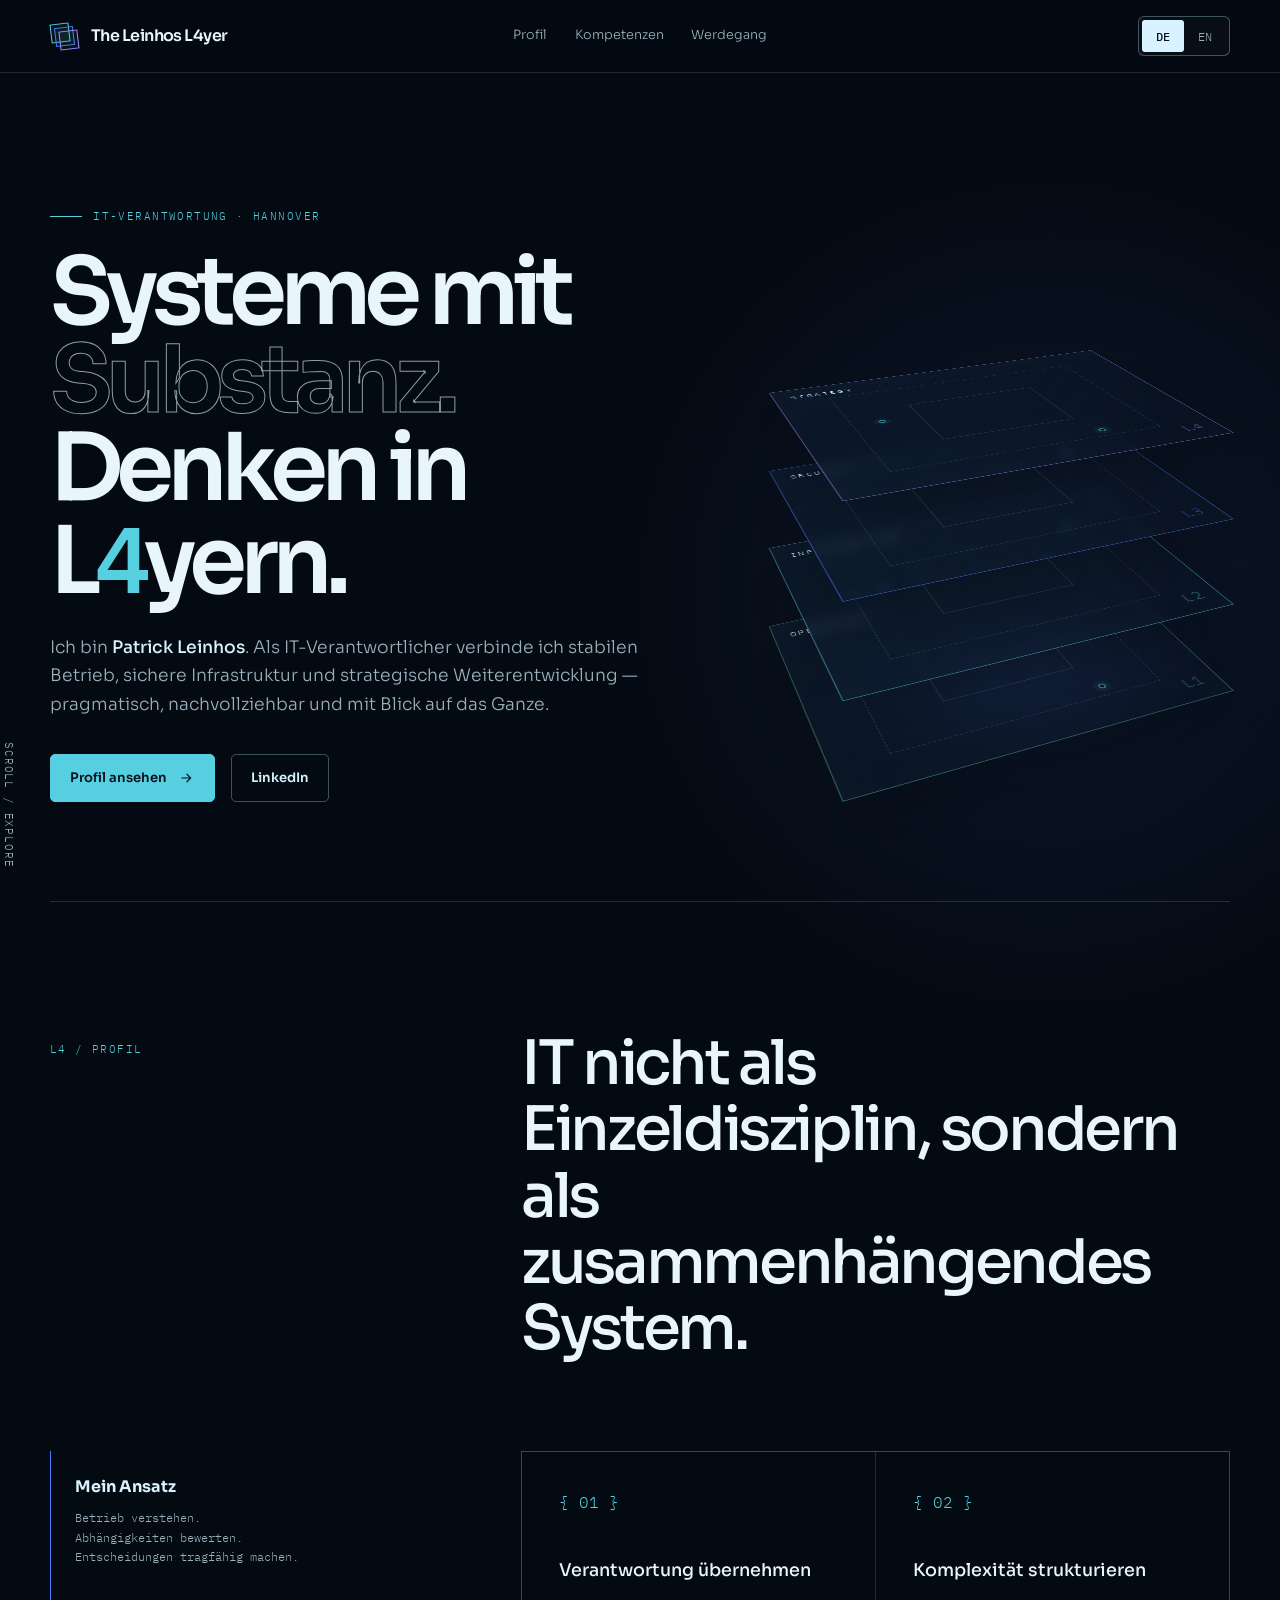
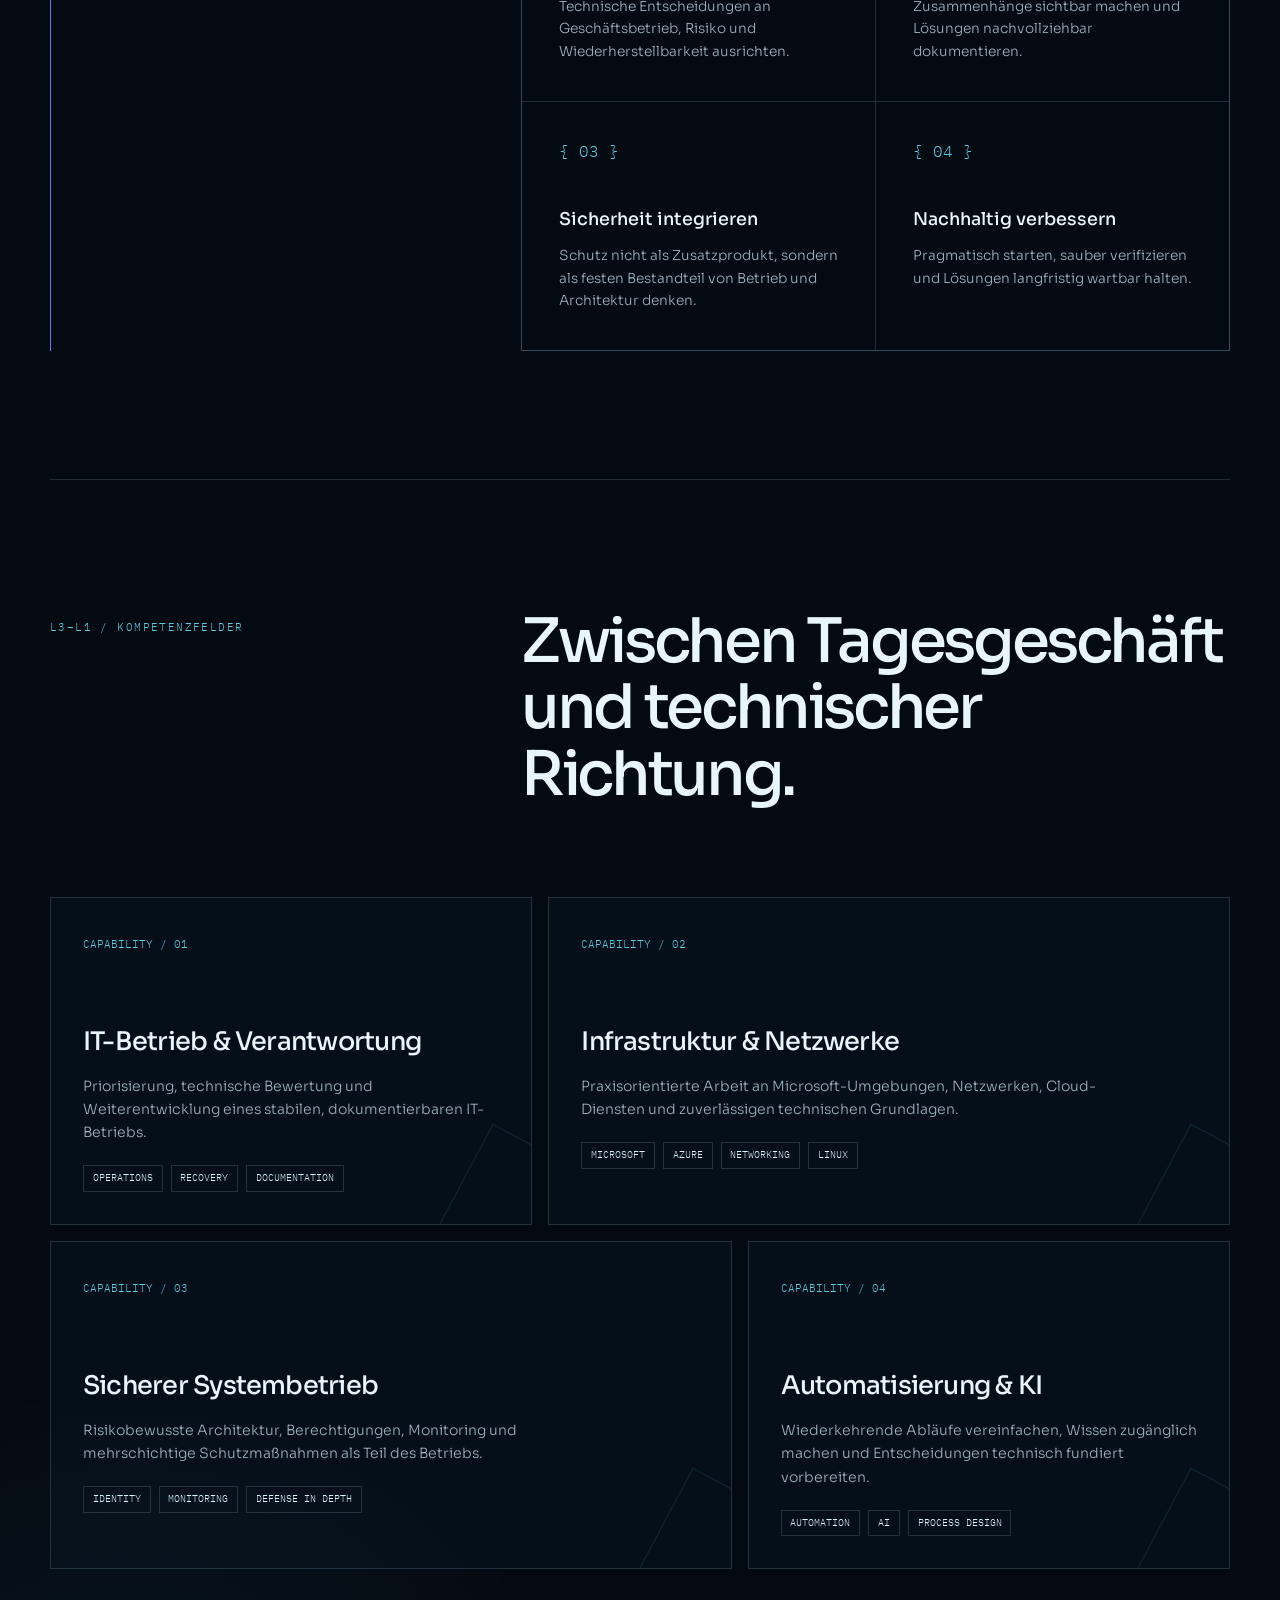
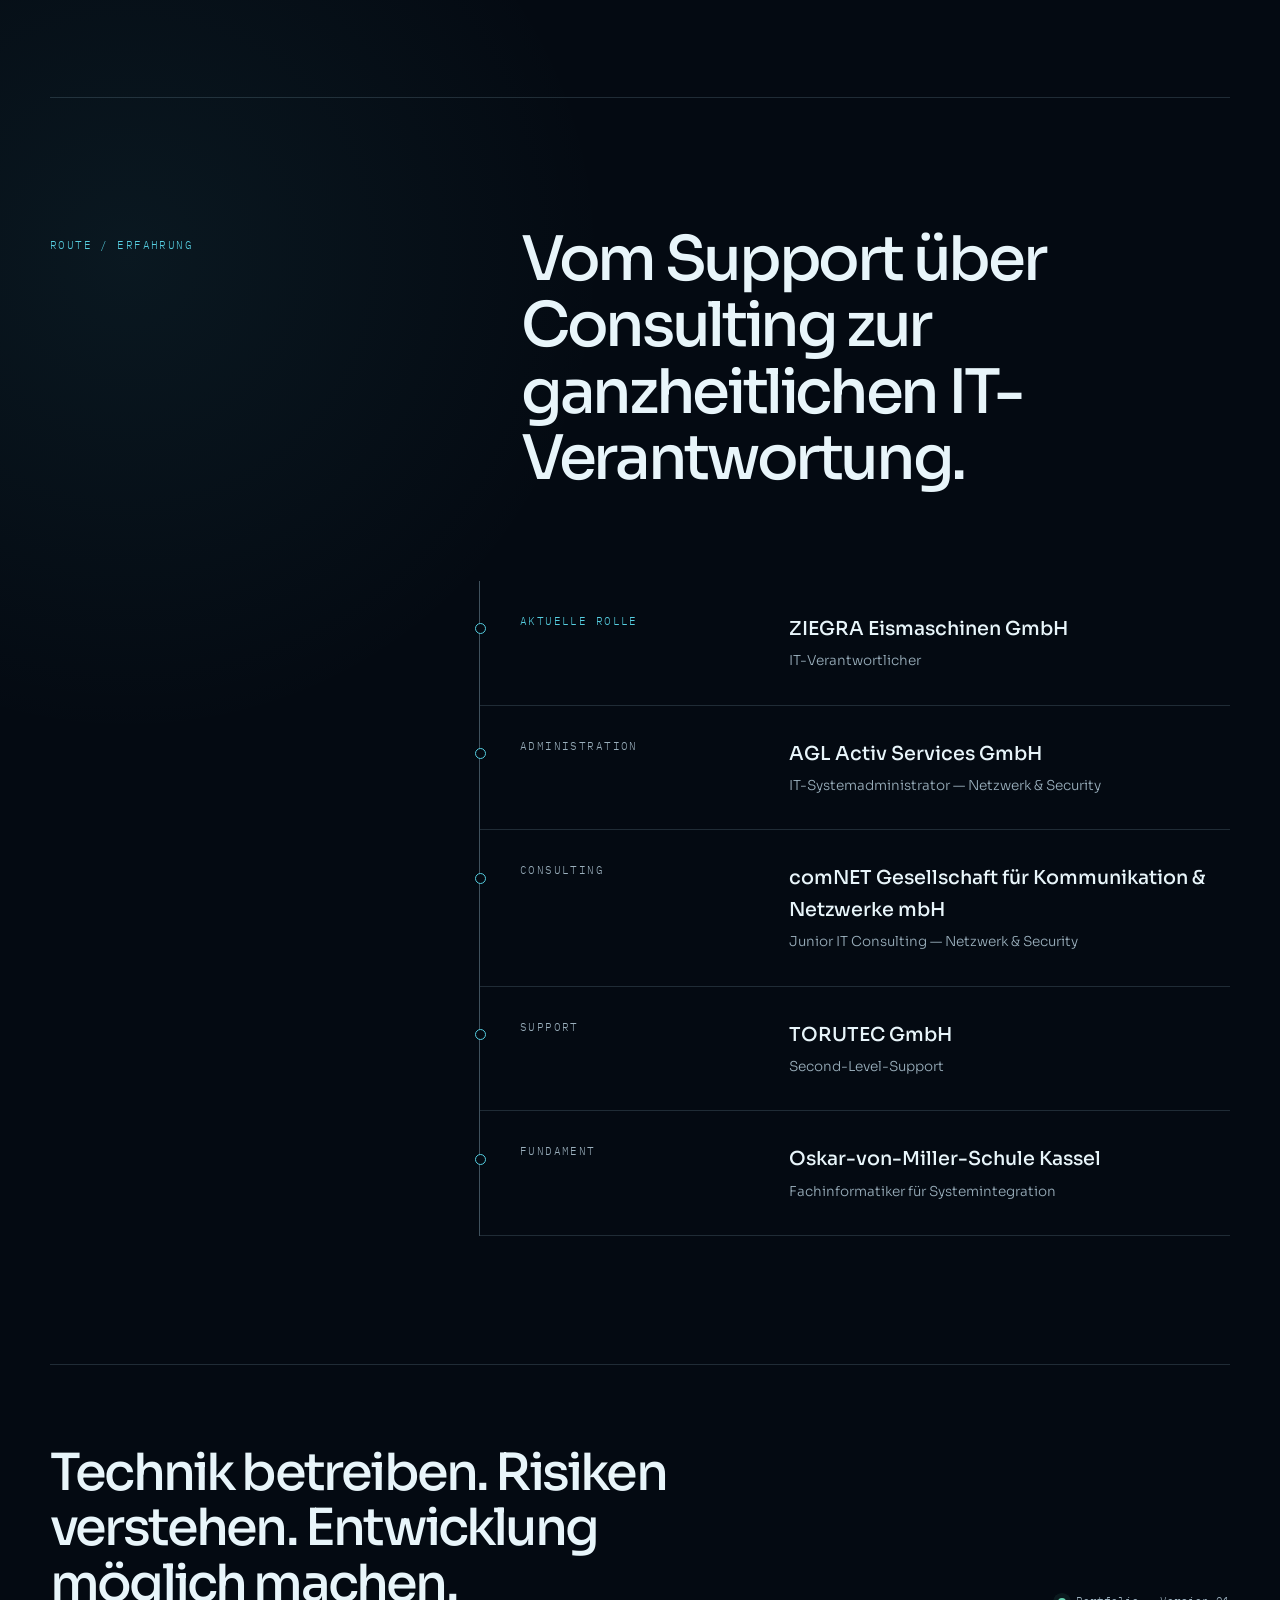
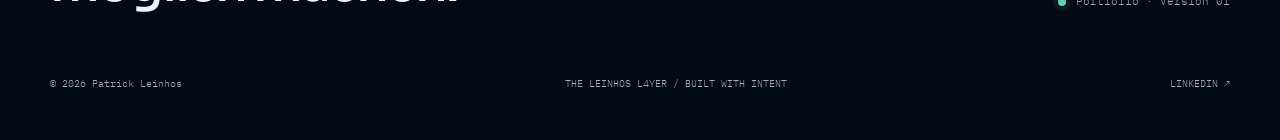
==== index.html @ cf804878 "Add initial bilingual portfolio Add responsive DE/EN portfolio prototype." ====
<!DOCTYPE html>
<html lang="de">
<head>
  <meta charset="UTF-8" />
  <meta name="viewport" content="width=device-width, initial-scale=1.0" />
  <meta name="description" content="The Leinhos L4yer — IT-Verantwortung, Infrastruktur und sichere digitale Weiterentwicklung." />
  <meta name="color-scheme" content="dark" />
  <title>The Leinhos L4yer — Patrick Leinhos</title>
  <link rel="preconnect" href="https://fonts.googleapis.com" />
  <link rel="preconnect" href="https://fonts.gstatic.com" crossorigin />
  <link href="https://fonts.googleapis.com/css2?family=IBM+Plex+Mono:wght@400;500&family=Sora:wght@300;400;500;600;700&display=swap" rel="stylesheet" />
  <style>
    :root {
      --ink: #07111f;
      --ink-deep: #040a12;
      --panel: rgba(13, 29, 48, 0.68);
      --panel-solid: #0d1d30;
      --line: rgba(180, 220, 240, 0.16);
      --line-strong: rgba(180, 220, 240, 0.34);
      --text: #e8f5fa;
      --muted: #9bb0bd;
      --ice: #d8f3ff;
      --cyan: #56cfe1;
      --blue: #4d7cfe;
      --lilac: #a78bfa;
      --success: #66d3b0;
      --max: 1180px;
      --radius: 10px;
      --shadow: 0 30px 100px rgba(0, 0, 0, 0.3);
    }

    * { box-sizing: border-box; }
    html { scroll-behavior: smooth; }
    body {
      margin: 0;
      min-width: 320px;
      color: var(--text);
      background:
        radial-gradient(circle at 82% 12%, rgba(77, 124, 254, 0.12), transparent 28rem),
        radial-gradient(circle at 10% 70%, rgba(86, 207, 225, 0.07), transparent 30rem),
        var(--ink-deep);
      font-family: "Sora", sans-serif;
      font-weight: 300;
      line-height: 1.65;
      overflow-x: hidden;
    }

    body::before {
      content: "";
      position: fixed;
      inset: 0;
      pointer-events: none;
      opacity: 0.28;
      background-image:
        linear-gradient(rgba(180, 220, 240, 0.035) 1px, transparent 1px),
        linear-gradient(90deg, rgba(180, 220, 240, 0.035) 1px, transparent 1px);
      background-size: 48px 48px;
      mask-image: linear-gradient(to bottom, black, transparent 92%);
      z-index: -2;
    }

    a { color: inherit; }
    button, a { -webkit-tap-highlight-color: transparent; }
    button { font: inherit; }
    ::selection { background: rgba(86, 207, 225, 0.28); color: white; }

    .skip-link {
      position: fixed;
      left: 1rem;
      top: -5rem;
      z-index: 100;
      background: var(--ice);
      color: var(--ink);
      padding: 0.7rem 1rem;
      border-radius: 4px;
      font-weight: 600;
    }
    .skip-link:focus { top: 1rem; }

    .site-header {
      position: sticky;
      top: 0;
      z-index: 50;
      border-bottom: 1px solid var(--line);
      background: rgba(4, 10, 18, 0.78);
      backdrop-filter: blur(18px);
    }

    .nav {
      width: min(calc(100% - 2rem), var(--max));
      min-height: 72px;
      margin: 0 auto;
      display: grid;
      grid-template-columns: 1fr auto 1fr;
      align-items: center;
      gap: 1.5rem;
    }

    .brand {
      display: inline-flex;
      align-items: center;
      gap: 0.75rem;
      text-decoration: none;
      width: fit-content;
      font-weight: 600;
      letter-spacing: -0.035em;
    }

    .brand-mark {
      width: 29px;
      height: 29px;
      position: relative;
      transform: rotate(-7deg);
    }
    .brand-mark span {
      position: absolute;
      width: 19px;
      height: 19px;
      border: 1px solid var(--cyan);
      background: rgba(86, 207, 225, 0.05);
    }
    .brand-mark span:nth-child(1) { top: 1px; left: 1px; }
    .brand-mark span:nth-child(2) { top: 5px; left: 5px; border-color: var(--blue); }
    .brand-mark span:nth-child(3) { top: 9px; left: 9px; border-color: var(--lilac); }

    .nav-links {
      display: flex;
      align-items: center;
      gap: 1.7rem;
    }
    .nav-links a {
      color: var(--muted);
      font-size: 0.8rem;
      text-decoration: none;
      transition: color 180ms ease;
    }
    .nav-links a:hover { color: var(--ice); }

    .lang-switch {
      justify-self: end;
      display: inline-grid;
      grid-template-columns: 1fr 1fr;
      padding: 3px;
      border: 1px solid var(--line-strong);
      border-radius: 6px;
      background: rgba(255, 255, 255, 0.025);
    }
    .lang-switch button {
      min-width: 42px;
      border: 0;
      border-radius: 3px;
      padding: 0.42rem 0.55rem;
      color: var(--muted);
      background: transparent;
      cursor: pointer;
      font-family: "IBM Plex Mono", monospace;
      font-size: 0.72rem;
    }
    .lang-switch button[aria-pressed="true"] {
      color: var(--ink);
      background: var(--ice);
      font-weight: 500;
    }

    :focus-visible {
      outline: 2px solid var(--cyan);
      outline-offset: 4px;
    }

    main { overflow: clip; }

    .hero {
      width: min(calc(100% - 2rem), var(--max));
      min-height: calc(100svh - 72px);
      margin: 0 auto;
      padding: clamp(4.5rem, 9vw, 8rem) 0 5rem;
      display: grid;
      grid-template-columns: minmax(0, 1.1fr) minmax(340px, 0.9fr);
      align-items: center;
      gap: clamp(2rem, 7vw, 7rem);
    }

    .eyebrow, .section-tag, .layer-label, .career-meta {
      font-family: "IBM Plex Mono", monospace;
      text-transform: uppercase;
      letter-spacing: 0.13em;
      font-size: 0.68rem;
    }

    .eyebrow {
      display: flex;
      align-items: center;
      gap: 0.7rem;
      color: var(--cyan);
      margin-bottom: 1.5rem;
    }
    .eyebrow::before {
      content: "";
      width: 32px;
      height: 1px;
      background: var(--cyan);
    }

    h1, h2, h3, p { margin-top: 0; }
    h1 {
      max-width: 760px;
      margin-bottom: 1.7rem;
      font-size: clamp(3.4rem, 7.3vw, 7.4rem);
      line-height: 0.94;
      letter-spacing: -0.075em;
      font-weight: 600;
    }
    h1 .outline {
      color: transparent;
      -webkit-text-stroke: 1px rgba(216, 243, 255, 0.64);
      text-stroke: 1px rgba(216, 243, 255, 0.64);
    }
    h1 .four { color: var(--cyan); font-family: "IBM Plex Mono", monospace; }

    .hero-copy {
      max-width: 630px;
      color: var(--muted);
      font-size: clamp(1rem, 1.35vw, 1.2rem);
    }
    .hero-copy strong { color: var(--ice); font-weight: 500; }

    .hero-actions {
      display: flex;
      flex-wrap: wrap;
      align-items: center;
      gap: 1rem;
      margin-top: 2.2rem;
    }
    .button {
      display: inline-flex;
      align-items: center;
      justify-content: center;
      gap: 0.7rem;
      min-height: 48px;
      padding: 0 1.2rem;
      border: 1px solid var(--cyan);
      border-radius: 5px;
      color: var(--ink);
      background: var(--cyan);
      text-decoration: none;
      font-size: 0.82rem;
      font-weight: 600;
      transition: transform 180ms ease, background 180ms ease;
    }
    .button:hover { transform: translateY(-2px); background: var(--ice); }
    .button.secondary { color: var(--ice); background: transparent; border-color: var(--line-strong); }
    .button.secondary:hover { border-color: var(--ice); }
    .button svg { width: 16px; height: 16px; }

    .layer-stage {
      position: relative;
      height: 510px;
      perspective: 1000px;
      isolation: isolate;
    }
    .layer-stage::after {
      content: "";
      position: absolute;
      left: 14%;
      right: 2%;
      bottom: 3%;
      height: 26%;
      background: radial-gradient(ellipse, rgba(77, 124, 254, 0.2), transparent 68%);
      filter: blur(20px);
      transform: rotate(-8deg);
      z-index: -1;
    }

    .tech-layer {
      position: absolute;
      left: 12%;
      width: 78%;
      aspect-ratio: 1.35;
      border: 1px solid var(--layer-color);
      background: linear-gradient(135deg, rgba(13, 29, 48, 0.68), rgba(7, 17, 31, 0.3));
      box-shadow: inset 0 0 50px rgba(255,255,255,0.015), var(--shadow);
      backdrop-filter: blur(6px);
      transform-style: preserve-3d;
      transform: rotateX(64deg) rotateZ(-23deg) translate3d(var(--tx, 0), var(--ty, 0), 0);
      transition: transform 550ms cubic-bezier(.2,.8,.2,1), border-color 220ms ease;
    }
    .tech-layer:nth-child(1) { top: 4%; --layer-color: rgba(167, 139, 250, 0.5); z-index: 4; }
    .tech-layer:nth-child(2) { top: 20%; --layer-color: rgba(77, 124, 254, 0.52); z-index: 3; }
    .tech-layer:nth-child(3) { top: 36%; --layer-color: rgba(86, 207, 225, 0.48); z-index: 2; }
    .tech-layer:nth-child(4) { top: 52%; --layer-color: rgba(102, 211, 176, 0.38); z-index: 1; }
    .tech-layer::before, .tech-layer::after {
      content: "";
      position: absolute;
      inset: 14%;
      border: 1px dashed rgba(216, 243, 255, 0.13);
    }
    .tech-layer::after { inset: 32%; border-style: solid; }
    .layer-label {
      position: absolute;
      top: 1rem;
      left: 1rem;
      color: var(--ice);
    }
    .layer-index {
      position: absolute;
      right: 1rem;
      bottom: 0.7rem;
      color: var(--layer-color);
      font-family: "IBM Plex Mono", monospace;
      font-size: 1.15rem;
    }
    .node {
      position: absolute;
      width: 7px;
      height: 7px;
      border: 1px solid var(--cyan);
      border-radius: 50%;
      background: var(--ink);
      box-shadow: 0 0 0 5px rgba(86, 207, 225, 0.06);
    }
    .node.a { left: 21%; top: 43%; }
    .node.b { right: 18%; top: 27%; }
    .node.c { right: 28%; bottom: 18%; }

    .scroll-cue {
      position: absolute;
      bottom: 2rem;
      left: 0;
      color: var(--muted);
      font-family: "IBM Plex Mono", monospace;
      font-size: 0.66rem;
      letter-spacing: 0.08em;
      writing-mode: vertical-rl;
    }

    .section {
      width: min(calc(100% - 2rem), var(--max));
      margin: 0 auto;
      padding: clamp(5rem, 10vw, 9rem) 0;
      border-top: 1px solid var(--line);
    }
    .section-head {
      display: grid;
      grid-template-columns: 0.7fr 1.3fr;
      gap: clamp(2rem, 7vw, 7rem);
      margin-bottom: clamp(3.5rem, 7vw, 6rem);
    }
    .section-tag { color: var(--cyan); padding-top: 0.7rem; }
    .section h2 {
      max-width: 820px;
      margin-bottom: 0;
      font-size: clamp(2.2rem, 4.8vw, 5rem);
      line-height: 1.08;
      letter-spacing: -0.055em;
      font-weight: 500;
    }

    .profile-grid {
      display: grid;
      grid-template-columns: 0.7fr 1.3fr;
      gap: clamp(2rem, 7vw, 7rem);
    }
    .profile-aside {
      position: relative;
      padding: 1.4rem 0 0 1.5rem;
      border-left: 1px solid var(--blue);
      color: var(--muted);
      font-family: "IBM Plex Mono", monospace;
      font-size: 0.74rem;
    }
    .profile-aside strong { display: block; margin-bottom: 0.5rem; color: var(--ice); font-family: "Sora", sans-serif; font-size: 1rem; }
    .profile-body {
      display: grid;
      grid-template-columns: repeat(2, minmax(0, 1fr));
      gap: 1px;
      background: var(--line);
      border: 1px solid var(--line);
    }
    .principle {
      min-height: 210px;
      padding: clamp(1.5rem, 3vw, 2.3rem);
      background: var(--ink-deep);
      transition: background 220ms ease;
    }
    .principle:hover { background: var(--panel-solid); }
    .principle .symbol { display: block; margin-bottom: 2.5rem; color: var(--cyan); font-family: "IBM Plex Mono", monospace; }
    .principle h3 { margin-bottom: 0.7rem; font-size: 1.1rem; font-weight: 500; }
    .principle p { margin: 0; color: var(--muted); font-size: 0.86rem; }

    .competence-grid {
      display: grid;
      grid-template-columns: repeat(12, 1fr);
      gap: 1rem;
    }
    .competence-card {
      position: relative;
      grid-column: span 4;
      min-height: 270px;
      padding: 2rem;
      border: 1px solid var(--line);
      background: rgba(13, 29, 48, 0.28);
      overflow: hidden;
      transition: border-color 220ms ease, transform 220ms ease;
    }
    .competence-card:nth-child(1), .competence-card:nth-child(4) { grid-column: span 5; }
    .competence-card:nth-child(2), .competence-card:nth-child(3) { grid-column: span 7; }
    .competence-card:hover { border-color: var(--line-strong); transform: translateY(-3px); }
    .competence-card::after {
      content: "";
      position: absolute;
      right: -55px;
      bottom: -55px;
      width: 130px;
      height: 130px;
      border: 1px solid rgba(86, 207, 225, 0.14);
      transform: rotate(28deg);
    }
    .card-code { color: var(--cyan); font-family: "IBM Plex Mono", monospace; font-size: 0.7rem; }
    .competence-card h3 { margin: 4rem 0 0.8rem; font-size: clamp(1.25rem, 2vw, 1.65rem); font-weight: 500; letter-spacing: -0.03em; }
    .competence-card p { max-width: 520px; margin-bottom: 0; color: var(--muted); font-size: 0.88rem; }
    .tech-tags { display: flex; flex-wrap: wrap; gap: 0.5rem; margin-top: 1.3rem; }
    .tech-tags span { padding: 0.25rem 0.55rem; border: 1px solid var(--line); color: var(--ice); font-family: "IBM Plex Mono", monospace; font-size: 0.62rem; }

    .career-list { margin-left: calc(35% + 1rem); border-left: 1px solid var(--line-strong); }
    .career-item {
      position: relative;
      display: grid;
      grid-template-columns: 0.7fr 1.3fr;
      gap: 2rem;
      padding: 2rem 0 2rem 2.5rem;
      border-bottom: 1px solid var(--line);
    }
    .career-item::before {
      content: "";
      position: absolute;
      left: -5px;
      top: 2.65rem;
      width: 9px;
      height: 9px;
      border-radius: 50%;
      background: var(--ink-deep);
      border: 1px solid var(--cyan);
    }
    .career-meta { color: var(--muted); }
    .career-item:first-child .career-meta { color: var(--cyan); }
    .career-item h3 { margin-bottom: 0.35rem; font-size: 1.2rem; font-weight: 500; }
    .career-item p { margin-bottom: 0; color: var(--muted); font-size: 0.85rem; }

    .final-note {
      width: min(calc(100% - 2rem), var(--max));
      margin: 0 auto;
      padding: 5rem 0 2rem;
      border-top: 1px solid var(--line);
    }
    .final-note-inner {
      display: flex;
      justify-content: space-between;
      align-items: end;
      gap: 2rem;
    }
    .final-note h2 { max-width: 650px; margin-bottom: 0; font-size: clamp(2rem, 4vw, 4rem); line-height: 1.08; letter-spacing: -0.055em; font-weight: 500; }
    .status { display: flex; align-items: center; gap: 0.6rem; color: var(--muted); font-family: "IBM Plex Mono", monospace; font-size: 0.68rem; }
    .status-dot { width: 8px; height: 8px; border-radius: 50%; background: var(--success); box-shadow: 0 0 0 5px rgba(102, 211, 176, 0.08); }

    footer {
      width: min(calc(100% - 2rem), var(--max));
      margin: 0 auto;
      padding: 2rem 0 3rem;
      display: flex;
      justify-content: space-between;
      gap: 1rem;
      color: var(--muted);
      font-family: "IBM Plex Mono", monospace;
      font-size: 0.65rem;
    }
    footer a { text-decoration: none; }
    footer a:hover { color: var(--ice); }

    [data-lang-content] { display: none; }
    html[data-language="de"] [data-lang-content="de"],
    html[data-language="en"] [data-lang-content="en"] { display: contents; }

    .reveal { opacity: 0; transform: translateY(22px); transition: opacity 700ms ease, transform 700ms ease; }
    .reveal.visible { opacity: 1; transform: none; }

    @media (max-width: 900px) {
      .nav { grid-template-columns: 1fr auto; }
      .nav-links { display: none; }
      .hero { grid-template-columns: 1fr; padding-top: 5.5rem; }
      .layer-stage { height: 430px; width: min(100%, 560px); margin: 0 auto; }
      .scroll-cue { display: none; }
      .section-head, .profile-grid { grid-template-columns: 1fr; }
      .profile-aside { max-width: 440px; }
      .competence-card, .competence-card:nth-child(n) { grid-column: span 6; }
      .career-list { margin-left: 0; }
      .career-item { grid-template-columns: 0.7fr 1.3fr; }
    }

    @media (max-width: 620px) {
      .nav { min-height: 64px; }
      .brand { font-size: 0.84rem; }
      .brand-mark { width: 25px; height: 25px; transform: scale(0.85) rotate(-7deg); transform-origin: left center; }
      h1 { font-size: clamp(3.1rem, 18vw, 5rem); }
      .hero { min-height: auto; padding-top: 4rem; }
      .layer-stage { height: 330px; margin-top: 0.5rem; }
      .tech-layer { left: 7%; width: 86%; }
      .section { padding: 5rem 0; }
      .profile-body { grid-template-columns: 1fr; }
      .principle { min-height: auto; }
      .principle .symbol { margin-bottom: 1.8rem; }
      .competence-card, .competence-card:nth-child(n) { grid-column: 1 / -1; min-height: 250px; }
      .career-list { border-left: 0; }
      .career-item { grid-template-columns: 1fr; gap: 0.7rem; padding-left: 1.5rem; border-left: 1px solid var(--line-strong); }
      .career-item::before { left: -5px; }
      .final-note-inner { align-items: flex-start; flex-direction: column; }
      footer { flex-direction: column; }
    }

    @media (prefers-reduced-motion: reduce) {
      html { scroll-behavior: auto; }
      *, *::before, *::after { animation-duration: 0.01ms !important; animation-iteration-count: 1 !important; transition-duration: 0.01ms !important; }
      .reveal { opacity: 1; transform: none; }
    }
  </style>
</head>
<body>
  <a class="skip-link" href="#content"><span data-lang-content="de">Zum Inhalt</span><span data-lang-content="en">Skip to content</span></a>

  <header class="site-header">
    <nav class="nav" aria-label="Hauptnavigation">
      <a class="brand" href="#top" aria-label="The Leinhos L4yer — Startseite">
        <span class="brand-mark" aria-hidden="true"><span></span><span></span><span></span></span>
        <span>The Leinhos L4yer</span>
      </a>
      <div class="nav-links">
        <a href="#profil"><span data-lang-content="de">Profil</span><span data-lang-content="en">Profile</span></a>
        <a href="#kompetenzen"><span data-lang-content="de">Kompetenzen</span><span data-lang-content="en">Capabilities</span></a>
        <a href="#werdegang"><span data-lang-content="de">Werdegang</span><span data-lang-content="en">Experience</span></a>
      </div>
      <div class="lang-switch" aria-label="Sprache auswählen">
        <button type="button" data-lang="de" aria-pressed="true">DE</button>
        <button type="button" data-lang="en" aria-pressed="false">EN</button>
      </div>
    </nav>
  </header>

  <main id="content">
    <section class="hero" id="top">
      <div class="hero-content reveal">
        <div data-lang-content="de">
          <p class="eyebrow">IT-Verantwortung · Hannover</p>
          <h1>Systeme mit <span class="outline">Substanz.</span><br />Denken in L<span class="four">4</span>yern.</h1>
          <p class="hero-copy">Ich bin <strong>Patrick Leinhos</strong>. Als IT-Verantwortlicher verbinde ich stabilen Betrieb, sichere Infrastruktur und strategische Weiterentwicklung — pragmatisch, nachvollziehbar und mit Blick auf das Ganze.</p>
          <div class="hero-actions">
            <a class="button" href="#profil">Profil ansehen
              <svg viewBox="0 0 24 24" fill="none" stroke="currentColor" stroke-width="1.7" aria-hidden="true"><path d="M5 12h14M13 6l6 6-6 6"/></svg>
            </a>
            <a class="button secondary" href="https://www.linkedin.com/in/patrick-leinhos-77942a231" target="_blank" rel="noopener noreferrer">LinkedIn</a>
          </div>
        </div>
        <div data-lang-content="en">
          <p class="eyebrow">IT responsibility · Hanover</p>
          <h1>Systems with <span class="outline">substance.</span><br />Thinking in l<span class="four">4</span>yers.</h1>
          <p class="hero-copy">I’m <strong>Patrick Leinhos</strong>. As an IT lead, I connect reliable operations, secure infrastructure and strategic development — pragmatic, transparent and always mindful of the bigger picture.</p>
          <div class="hero-actions">
            <a class="button" href="#profil">View profile
              <svg viewBox="0 0 24 24" fill="none" stroke="currentColor" stroke-width="1.7" aria-hidden="true"><path d="M5 12h14M13 6l6 6-6 6"/></svg>
            </a>
            <a class="button secondary" href="https://www.linkedin.com/in/patrick-leinhos-77942a231" target="_blank" rel="noopener noreferrer">LinkedIn</a>
          </div>
        </div>
      </div>

      <div class="layer-stage reveal" aria-label="Abstraktes Modell einer mehrschichtigen IT-Architektur">
        <div class="tech-layer"><span class="layer-label">Strategy</span><span class="layer-index">L4</span><i class="node a"></i><i class="node c"></i></div>
        <div class="tech-layer"><span class="layer-label">Security</span><span class="layer-index">L3</span><i class="node b"></i></div>
        <div class="tech-layer"><span class="layer-label">Infrastructure</span><span class="layer-index">L2</span><i class="node a"></i><i class="node b"></i></div>
        <div class="tech-layer"><span class="layer-label">Operations</span><span class="layer-index">L1</span><i class="node c"></i></div>
      </div>
      <span class="scroll-cue" aria-hidden="true">SCROLL / EXPLORE</span>
    </section>

    <section class="section" id="profil">
      <div class="section-head reveal">
        <div class="section-tag">L4 / Profil</div>
        <div data-lang-content="de"><h2>IT nicht als Einzeldisziplin, sondern als zusammenhängendes System.</h2></div>
        <div data-lang-content="en"><h2>IT not as a collection of silos, but as one connected system.</h2></div>
      </div>

      <div class="profile-grid">
        <aside class="profile-aside reveal">
          <div data-lang-content="de"><strong>Mein Ansatz</strong>Betrieb verstehen.<br />Abhängigkeiten bewerten.<br />Entscheidungen tragfähig machen.</div>
          <div data-lang-content="en"><strong>My approach</strong>Understand operations.<br />Assess dependencies.<br />Make decisions sustainable.</div>
        </aside>
        <div class="profile-body reveal">
          <article class="principle">
            <span class="symbol">{ 01 }</span>
            <div data-lang-content="de"><h3>Verantwortung übernehmen</h3><p>Technische Entscheidungen an Geschäftsbetrieb, Risiko und Wiederherstellbarkeit ausrichten.</p></div>
            <div data-lang-content="en"><h3>Take ownership</h3><p>Align technical decisions with business operations, risk and recoverability.</p></div>
          </article>
          <article class="principle">
            <span class="symbol">{ 02 }</span>
            <div data-lang-content="de"><h3>Komplexität strukturieren</h3><p>Zusammenhänge sichtbar machen und Lösungen nachvollziehbar dokumentieren.</p></div>
            <div data-lang-content="en"><h3>Structure complexity</h3><p>Make relationships visible and document solutions so they remain understandable.</p></div>
          </article>
          <article class="principle">
            <span class="symbol">{ 03 }</span>
            <div data-lang-content="de"><h3>Sicherheit integrieren</h3><p>Schutz nicht als Zusatzprodukt, sondern als festen Bestandteil von Betrieb und Architektur denken.</p></div>
            <div data-lang-content="en"><h3>Integrate security</h3><p>Treat protection not as an add-on, but as an integral part of operations and architecture.</p></div>
          </article>
          <article class="principle">
            <span class="symbol">{ 04 }</span>
            <div data-lang-content="de"><h3>Nachhaltig verbessern</h3><p>Pragmatisch starten, sauber verifizieren und Lösungen langfristig wartbar halten.</p></div>
            <div data-lang-content="en"><h3>Improve sustainably</h3><p>Start pragmatically, verify thoroughly and keep solutions maintainable over time.</p></div>
          </article>
        </div>
      </div>
    </section>

    <section class="section" id="kompetenzen">
      <div class="section-head reveal">
        <div class="section-tag">L3–L1 / Kompetenzfelder</div>
        <div data-lang-content="de"><h2>Zwischen Tagesgeschäft und technischer Richtung.</h2></div>
        <div data-lang-content="en"><h2>Connecting day-to-day operations with technical direction.</h2></div>
      </div>

      <div class="competence-grid">
        <article class="competence-card reveal">
          <span class="card-code">CAPABILITY / 01</span>
          <div data-lang-content="de"><h3>IT-Betrieb & Verantwortung</h3><p>Priorisierung, technische Bewertung und Weiterentwicklung eines stabilen, dokumentierbaren IT-Betriebs.</p></div>
          <div data-lang-content="en"><h3>IT operations & ownership</h3><p>Prioritisation, technical evaluation and development of stable, well-documented IT operations.</p></div>
          <div class="tech-tags"><span>OPERATIONS</span><span>RECOVERY</span><span>DOCUMENTATION</span></div>
        </article>
        <article class="competence-card reveal">
          <span class="card-code">CAPABILITY / 02</span>
          <div data-lang-content="de"><h3>Infrastruktur & Netzwerke</h3><p>Praxisorientierte Arbeit an Microsoft-Umgebungen, Netzwerken, Cloud-Diensten und zuverlässigen technischen Grundlagen.</p></div>
          <div data-lang-content="en"><h3>Infrastructure & networks</h3><p>Hands-on work across Microsoft environments, networks, cloud services and reliable technical foundations.</p></div>
          <div class="tech-tags"><span>MICROSOFT</span><span>AZURE</span><span>NETWORKING</span><span>LINUX</span></div>
        </article>
        <article class="competence-card reveal">
          <span class="card-code">CAPABILITY / 03</span>
          <div data-lang-content="de"><h3>Sicherer Systembetrieb</h3><p>Risikobewusste Architektur, Berechtigungen, Monitoring und mehrschichtige Schutzmaßnahmen als Teil des Betriebs.</p></div>
          <div data-lang-content="en"><h3>Secure systems operations</h3><p>Risk-aware architecture, permissions, monitoring and layered safeguards as part of everyday operations.</p></div>
          <div class="tech-tags"><span>IDENTITY</span><span>MONITORING</span><span>DEFENSE IN DEPTH</span></div>
        </article>
        <article class="competence-card reveal">
          <span class="card-code">CAPABILITY / 04</span>
          <div data-lang-content="de"><h3>Automatisierung & KI</h3><p>Wiederkehrende Abläufe vereinfachen, Wissen zugänglich machen und Entscheidungen technisch fundiert vorbereiten.</p></div>
          <div data-lang-content="en"><h3>Automation & AI</h3><p>Simplify repetitive workflows, make knowledge accessible and prepare decisions with sound technical context.</p></div>
          <div class="tech-tags"><span>AUTOMATION</span><span>AI</span><span>PROCESS DESIGN</span></div>
        </article>
      </div>
    </section>

    <section class="section" id="werdegang">
      <div class="section-head reveal">
        <div class="section-tag">Route / Erfahrung</div>
        <div data-lang-content="de"><h2>Vom Support über Consulting zur ganzheitlichen IT-Verantwortung.</h2></div>
        <div data-lang-content="en"><h2>From support and consulting to end-to-end IT ownership.</h2></div>
      </div>

      <div class="career-list">
        <article class="career-item reveal">
          <div class="career-meta"><span data-lang-content="de">Aktuelle Rolle</span><span data-lang-content="en">Current role</span></div>
          <div><h3>ZIEGRA Eismaschinen GmbH</h3><p><span data-lang-content="de">IT-Verantwortlicher</span><span data-lang-content="en">IT Lead</span></p></div>
        </article>
        <article class="career-item reveal">
          <div class="career-meta"><span data-lang-content="de">Administration</span><span data-lang-content="en">Administration</span></div>
          <div><h3>AGL Activ Services GmbH</h3><p><span data-lang-content="de">IT-Systemadministrator — Netzwerk & Security</span><span data-lang-content="en">IT Systems Administrator — Network & Security</span></p></div>
        </article>
        <article class="career-item reveal">
          <div class="career-meta"><span data-lang-content="de">Consulting</span><span data-lang-content="en">Consulting</span></div>
          <div><h3>comNET Gesellschaft für Kommunikation & Netzwerke mbH</h3><p><span data-lang-content="de">Junior IT Consulting — Netzwerk & Security</span><span data-lang-content="en">Junior IT Consultant — Network & Security</span></p></div>
        </article>
        <article class="career-item reveal">
          <div class="career-meta"><span data-lang-content="de">Support</span><span data-lang-content="en">Support</span></div>
          <div><h3>TORUTEC GmbH</h3><p><span data-lang-content="de">Second-Level-Support</span><span data-lang-content="en">Second-level support</span></p></div>
        </article>
        <article class="career-item reveal">
          <div class="career-meta"><span data-lang-content="de">Fundament</span><span data-lang-content="en">Foundation</span></div>
          <div><h3>Oskar-von-Miller-Schule Kassel</h3><p><span data-lang-content="de">Fachinformatiker für Systemintegration</span><span data-lang-content="en">IT Specialist for Systems Integration</span></p></div>
        </article>
      </div>
    </section>

    <section class="final-note reveal">
      <div class="final-note-inner">
        <div data-lang-content="de"><h2>Technik betreiben. Risiken verstehen. Entwicklung möglich machen.</h2></div>
        <div data-lang-content="en"><h2>Run technology. Understand risk. Enable progress.</h2></div>
        <div class="status"><span class="status-dot"></span><span data-lang-content="de">Portfolio · Version 01</span><span data-lang-content="en">Portfolio · Version 01</span></div>
      </div>
    </section>
  </main>

  <footer>
    <span>© <span id="year"></span> Patrick Leinhos</span>
    <span>THE LEINHOS L4YER / BUILT WITH INTENT</span>
    <a href="https://www.linkedin.com/in/patrick-leinhos-77942a231" target="_blank" rel="noopener noreferrer">LINKEDIN ↗</a>
  </footer>

  <script>
    (() => {
      const root = document.documentElement;
      const langButtons = document.querySelectorAll('[data-lang]');
      const titles = {
        de: 'The Leinhos L4yer — Patrick Leinhos',
        en: 'The Leinhos L4yer — Patrick Leinhos'
      };

      function setLanguage(lang) {
        root.dataset.language = lang;
        root.lang = lang;
        document.title = titles[lang];
        langButtons.forEach(button => {
          button.setAttribute('aria-pressed', String(button.dataset.lang === lang));
        });
      }

      langButtons.forEach(button => button.addEventListener('click', () => setLanguage(button.dataset.lang)));
      setLanguage('de');
      document.getElementById('year').textContent = new Date().getFullYear();

      const revealItems = document.querySelectorAll('.reveal');
      if ('IntersectionObserver' in window && !window.matchMedia('(prefers-reduced-motion: reduce)').matches) {
        const observer = new IntersectionObserver(entries => {
          entries.forEach(entry => {
            if (entry.isIntersecting) {
              entry.target.classList.add('visible');
              observer.unobserve(entry.target);
            }
          });
        }, { threshold: 0.12 });
        revealItems.forEach(item => observer.observe(item));
      } else {
        revealItems.forEach(item => item.classList.add('visible'));
      }

      const stage = document.querySelector('.layer-stage');
      const layers = [...document.querySelectorAll('.tech-layer')];
      const canMove = window.matchMedia('(pointer: fine)').matches && !window.matchMedia('(prefers-reduced-motion: reduce)').matches;
      if (stage && canMove) {
        stage.addEventListener('pointermove', event => {
          const rect = stage.getBoundingClientRect();
          const x = (event.clientX - rect.left) / rect.width - 0.5;
          const y = (event.clientY - rect.top) / rect.height - 0.5;
          layers.forEach((layer, index) => {
            const depth = (layers.length - index) * 5;
            layer.style.setProperty('--tx', `${x * depth}px`);
            layer.style.setProperty('--ty', `${y * depth}px`);
          });
        });
        stage.addEventListener('pointerleave', () => {
          layers.forEach(layer => {
            layer.style.setProperty('--tx', '0px');
            layer.style.setProperty('--ty', '0px');
          });
        });
      }
    })();
  </script>
</body>
</html>
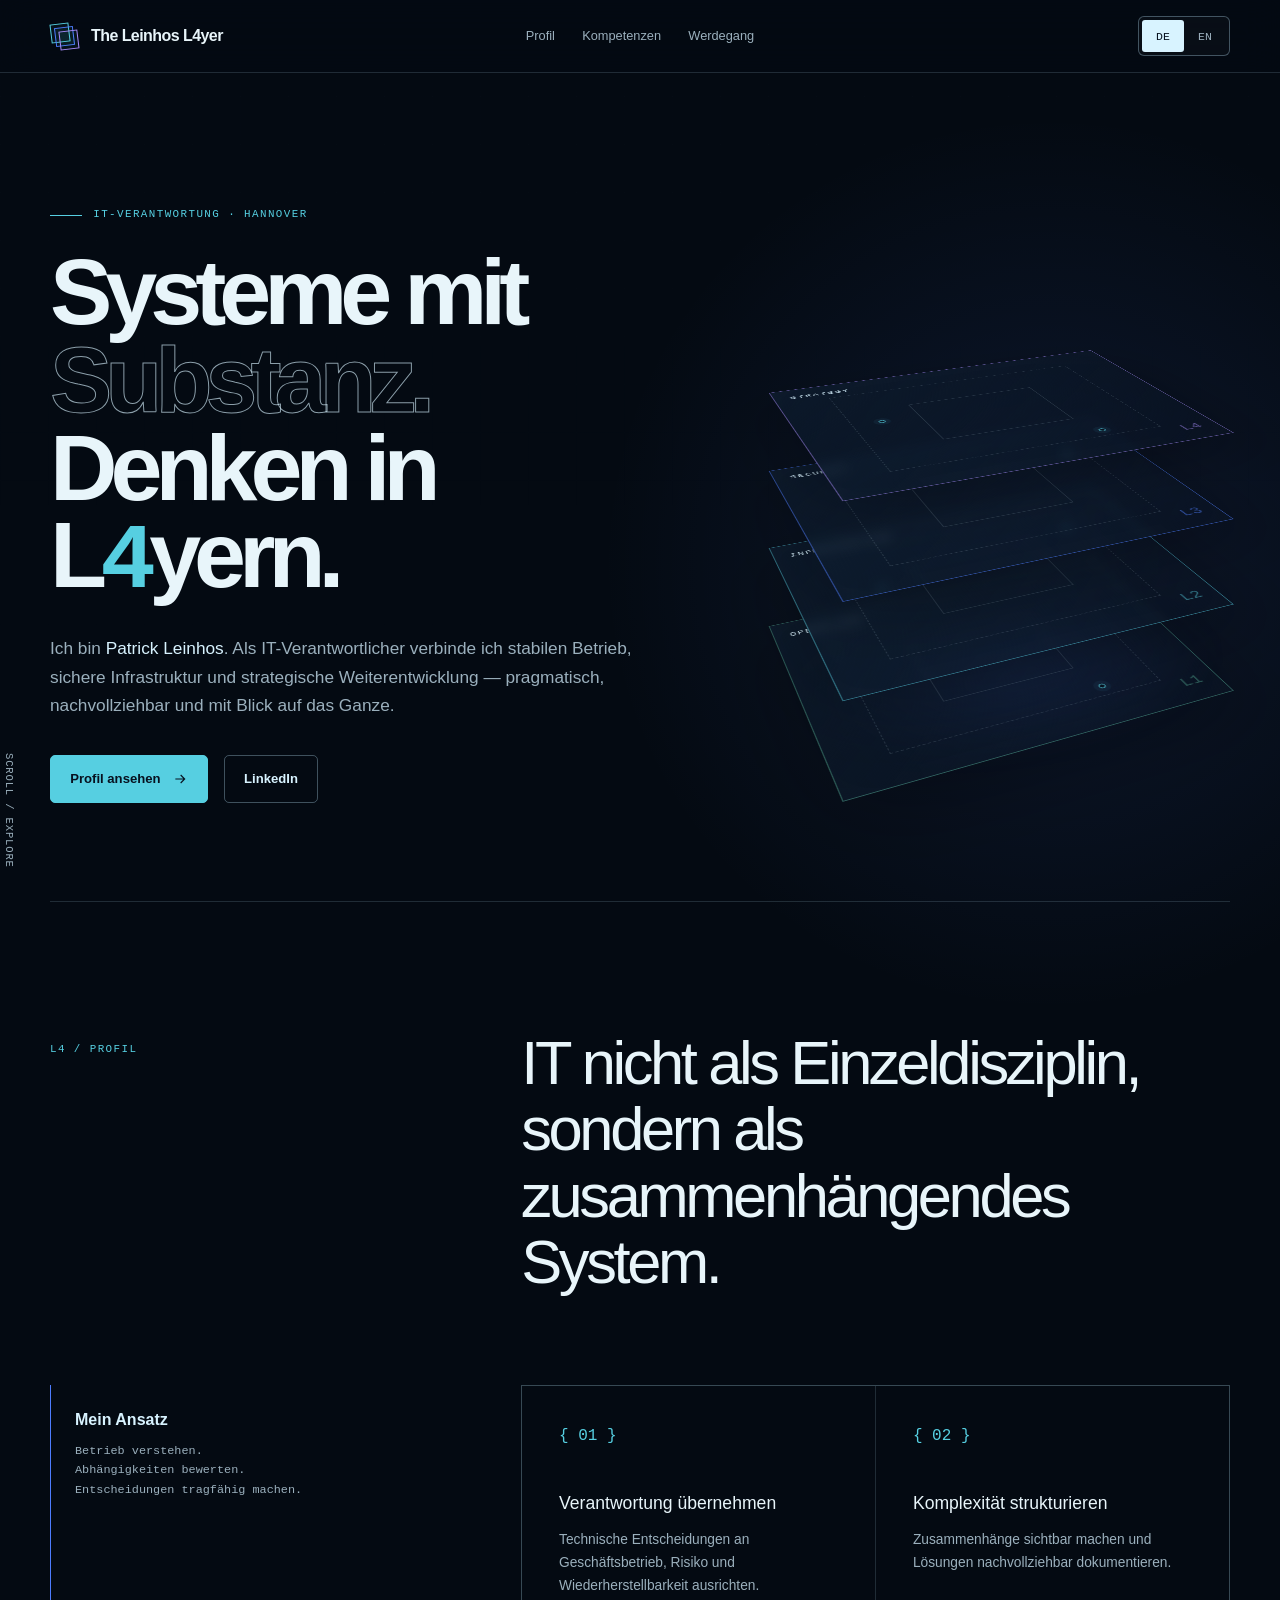
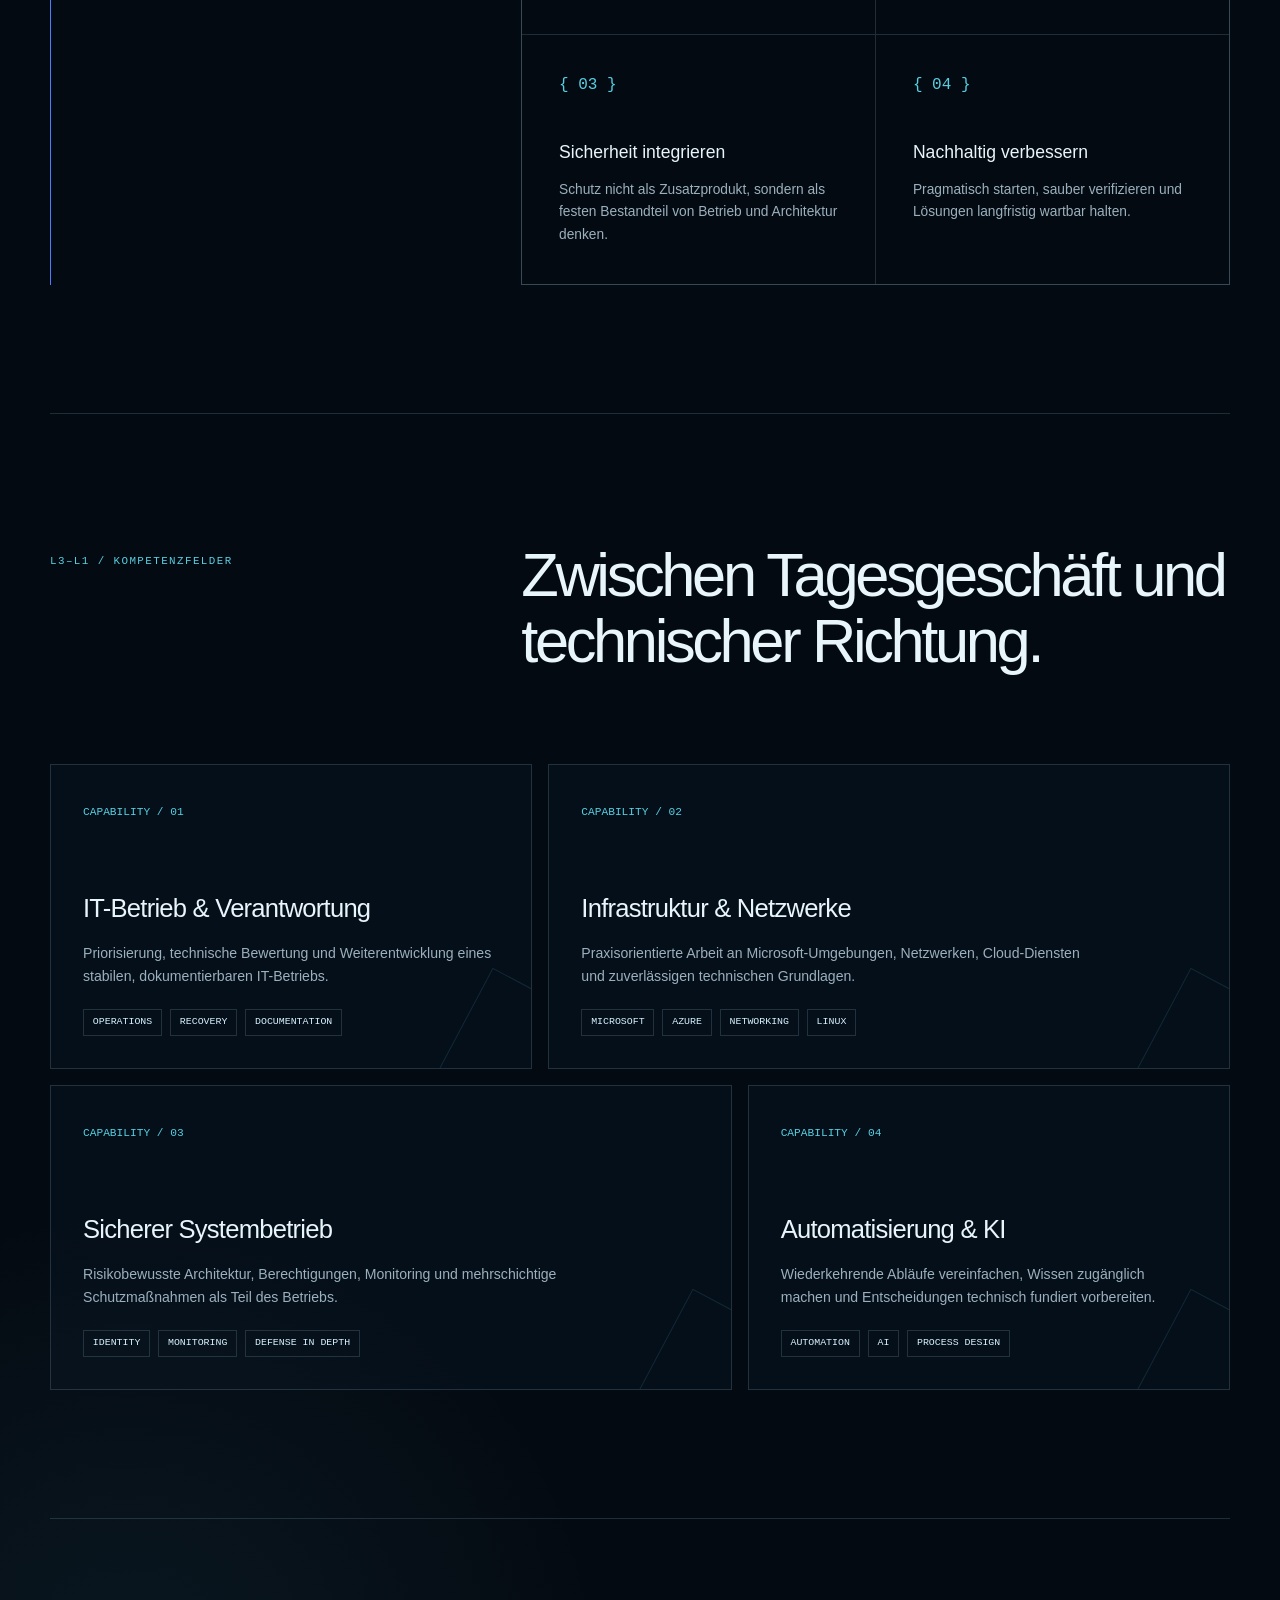
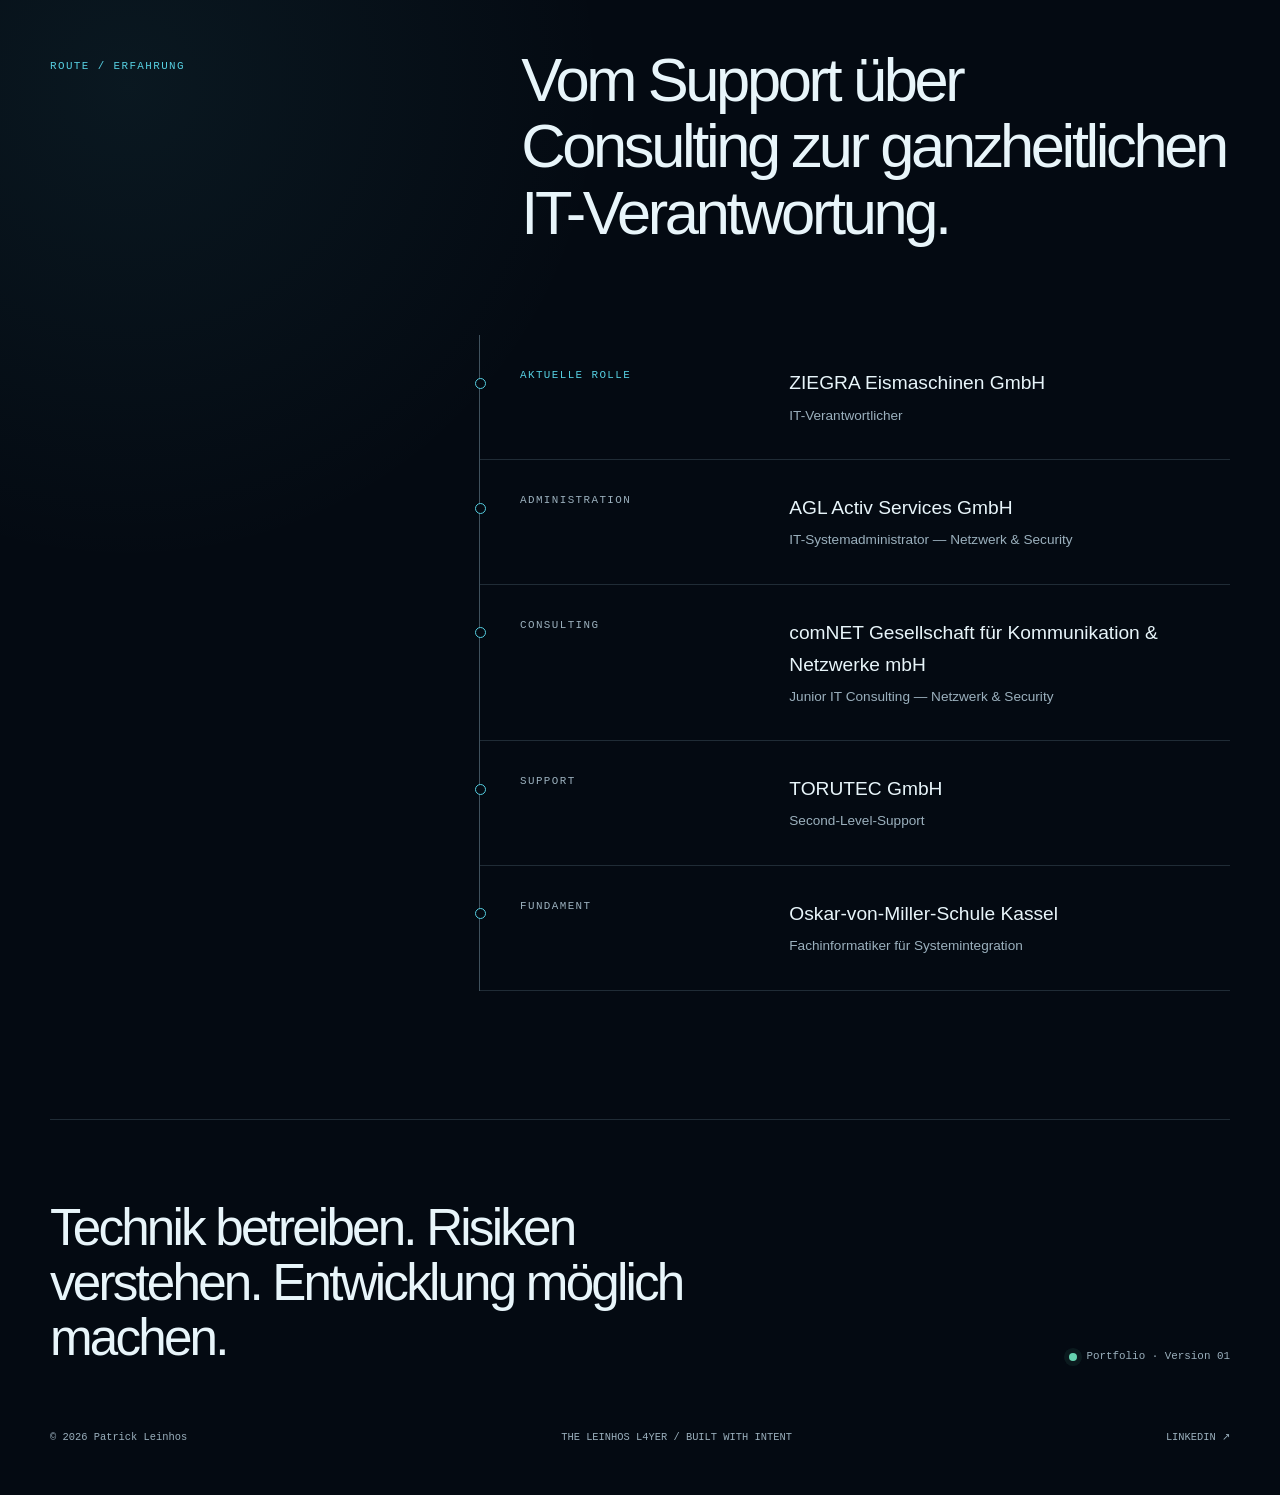
==== commit ae36d8aa: "Prepare secure Cloudflare deployment Remove external fonts and add security headers and temporary no" ====
--- a/index.html
+++ b/index.html
@@ -4,11 +4,10 @@
   <meta charset="UTF-8" />
   <meta name="viewport" content="width=device-width, initial-scale=1.0" />
   <meta name="description" content="The Leinhos L4yer — IT-Verantwortung, Infrastruktur und sichere digitale Weiterentwicklung." />
+  <meta name="robots" content="noindex, nofollow, noarchive" />
+  <meta name="referrer" content="strict-origin-when-cross-origin" />
   <meta name="color-scheme" content="dark" />
   <title>The Leinhos L4yer — Patrick Leinhos</title>
-  <link rel="preconnect" href="https://fonts.googleapis.com" />
-  <link rel="preconnect" href="https://fonts.gstatic.com" crossorigin />
-  <link href="https://fonts.googleapis.com/css2?family=IBM+Plex+Mono:wght@400;500&family=Sora:wght@300;400;500;600;700&display=swap" rel="stylesheet" />
   <style>
     :root {
       --ink: #07111f;
@@ -39,7 +38,7 @@
         radial-gradient(circle at 82% 12%, rgba(77, 124, 254, 0.12), transparent 28rem),
         radial-gradient(circle at 10% 70%, rgba(86, 207, 225, 0.07), transparent 30rem),
         var(--ink-deep);
-      font-family: "Sora", sans-serif;
+      font-family: Inter, "Segoe UI", Roboto, Helvetica, Arial, sans-serif;
       font-weight: 300;
       line-height: 1.65;
       overflow-x: hidden;
@@ -153,7 +152,7 @@
       color: var(--muted);
       background: transparent;
       cursor: pointer;
-      font-family: "IBM Plex Mono", monospace;
+      font-family: "Cascadia Code", "Segoe UI Mono", Consolas, monospace;
       font-size: 0.72rem;
     }
     .lang-switch button[aria-pressed="true"] {
@@ -181,7 +180,7 @@
     }
 
     .eyebrow, .section-tag, .layer-label, .career-meta {
-      font-family: "IBM Plex Mono", monospace;
+      font-family: "Cascadia Code", "Segoe UI Mono", Consolas, monospace;
       text-transform: uppercase;
       letter-spacing: 0.13em;
       font-size: 0.68rem;
@@ -215,7 +214,7 @@
       -webkit-text-stroke: 1px rgba(216, 243, 255, 0.64);
       text-stroke: 1px rgba(216, 243, 255, 0.64);
     }
-    h1 .four { color: var(--cyan); font-family: "IBM Plex Mono", monospace; }
+    h1 .four { color: var(--cyan); font-family: "Cascadia Code", "Segoe UI Mono", Consolas, monospace; }
 
     .hero-copy {
       max-width: 630px;
@@ -306,7 +305,7 @@
       right: 1rem;
       bottom: 0.7rem;
       color: var(--layer-color);
-      font-family: "IBM Plex Mono", monospace;
+      font-family: "Cascadia Code", "Segoe UI Mono", Consolas, monospace;
       font-size: 1.15rem;
     }
     .node {
@@ -327,7 +326,7 @@
       bottom: 2rem;
       left: 0;
       color: var(--muted);
-      font-family: "IBM Plex Mono", monospace;
+      font-family: "Cascadia Code", "Segoe UI Mono", Consolas, monospace;
       font-size: 0.66rem;
       letter-spacing: 0.08em;
       writing-mode: vertical-rl;
@@ -365,10 +364,10 @@
       padding: 1.4rem 0 0 1.5rem;
       border-left: 1px solid var(--blue);
       color: var(--muted);
-      font-family: "IBM Plex Mono", monospace;
+      font-family: "Cascadia Code", "Segoe UI Mono", Consolas, monospace;
       font-size: 0.74rem;
     }
-    .profile-aside strong { display: block; margin-bottom: 0.5rem; color: var(--ice); font-family: "Sora", sans-serif; font-size: 1rem; }
+    .profile-aside strong { display: block; margin-bottom: 0.5rem; color: var(--ice); font-family: Inter, "Segoe UI", Roboto, Helvetica, Arial, sans-serif; font-size: 1rem; }
     .profile-body {
       display: grid;
       grid-template-columns: repeat(2, minmax(0, 1fr));
@@ -383,7 +382,7 @@
       transition: background 220ms ease;
     }
     .principle:hover { background: var(--panel-solid); }
-    .principle .symbol { display: block; margin-bottom: 2.5rem; color: var(--cyan); font-family: "IBM Plex Mono", monospace; }
+    .principle .symbol { display: block; margin-bottom: 2.5rem; color: var(--cyan); font-family: "Cascadia Code", "Segoe UI Mono", Consolas, monospace; }
     .principle h3 { margin-bottom: 0.7rem; font-size: 1.1rem; font-weight: 500; }
     .principle p { margin: 0; color: var(--muted); font-size: 0.86rem; }
 
@@ -415,11 +414,11 @@
       border: 1px solid rgba(86, 207, 225, 0.14);
       transform: rotate(28deg);
     }
-    .card-code { color: var(--cyan); font-family: "IBM Plex Mono", monospace; font-size: 0.7rem; }
+    .card-code { color: var(--cyan); font-family: "Cascadia Code", "Segoe UI Mono", Consolas, monospace; font-size: 0.7rem; }
     .competence-card h3 { margin: 4rem 0 0.8rem; font-size: clamp(1.25rem, 2vw, 1.65rem); font-weight: 500; letter-spacing: -0.03em; }
     .competence-card p { max-width: 520px; margin-bottom: 0; color: var(--muted); font-size: 0.88rem; }
     .tech-tags { display: flex; flex-wrap: wrap; gap: 0.5rem; margin-top: 1.3rem; }
-    .tech-tags span { padding: 0.25rem 0.55rem; border: 1px solid var(--line); color: var(--ice); font-family: "IBM Plex Mono", monospace; font-size: 0.62rem; }
+    .tech-tags span { padding: 0.25rem 0.55rem; border: 1px solid var(--line); color: var(--ice); font-family: "Cascadia Code", "Segoe UI Mono", Consolas, monospace; font-size: 0.62rem; }
 
     .career-list { margin-left: calc(35% + 1rem); border-left: 1px solid var(--line-strong); }
     .career-item {
@@ -459,7 +458,7 @@
       gap: 2rem;
     }
     .final-note h2 { max-width: 650px; margin-bottom: 0; font-size: clamp(2rem, 4vw, 4rem); line-height: 1.08; letter-spacing: -0.055em; font-weight: 500; }
-    .status { display: flex; align-items: center; gap: 0.6rem; color: var(--muted); font-family: "IBM Plex Mono", monospace; font-size: 0.68rem; }
+    .status { display: flex; align-items: center; gap: 0.6rem; color: var(--muted); font-family: "Cascadia Code", "Segoe UI Mono", Consolas, monospace; font-size: 0.68rem; }
     .status-dot { width: 8px; height: 8px; border-radius: 50%; background: var(--success); box-shadow: 0 0 0 5px rgba(102, 211, 176, 0.08); }
 
     footer {
@@ -470,7 +469,7 @@
       justify-content: space-between;
       gap: 1rem;
       color: var(--muted);
-      font-family: "IBM Plex Mono", monospace;
+      font-family: "Cascadia Code", "Segoe UI Mono", Consolas, monospace;
       font-size: 0.65rem;
     }
     footer a { text-decoration: none; }
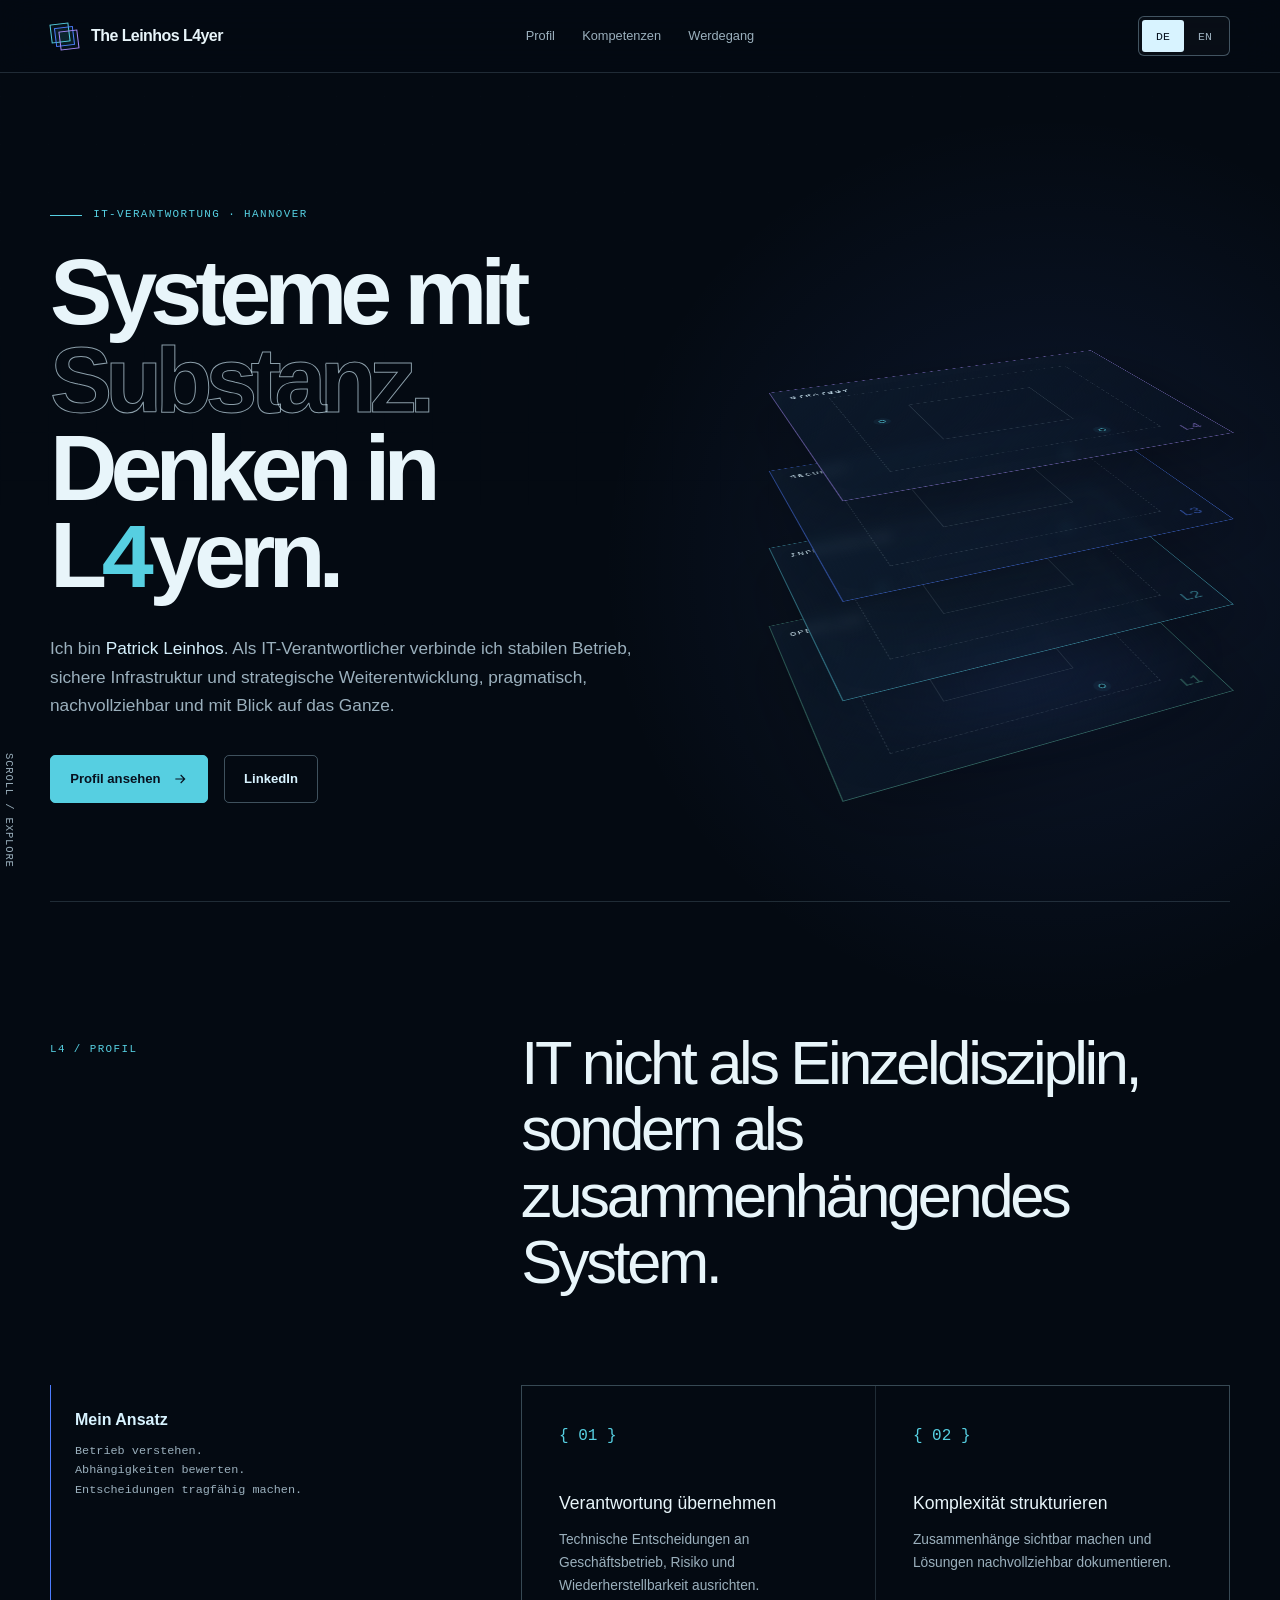
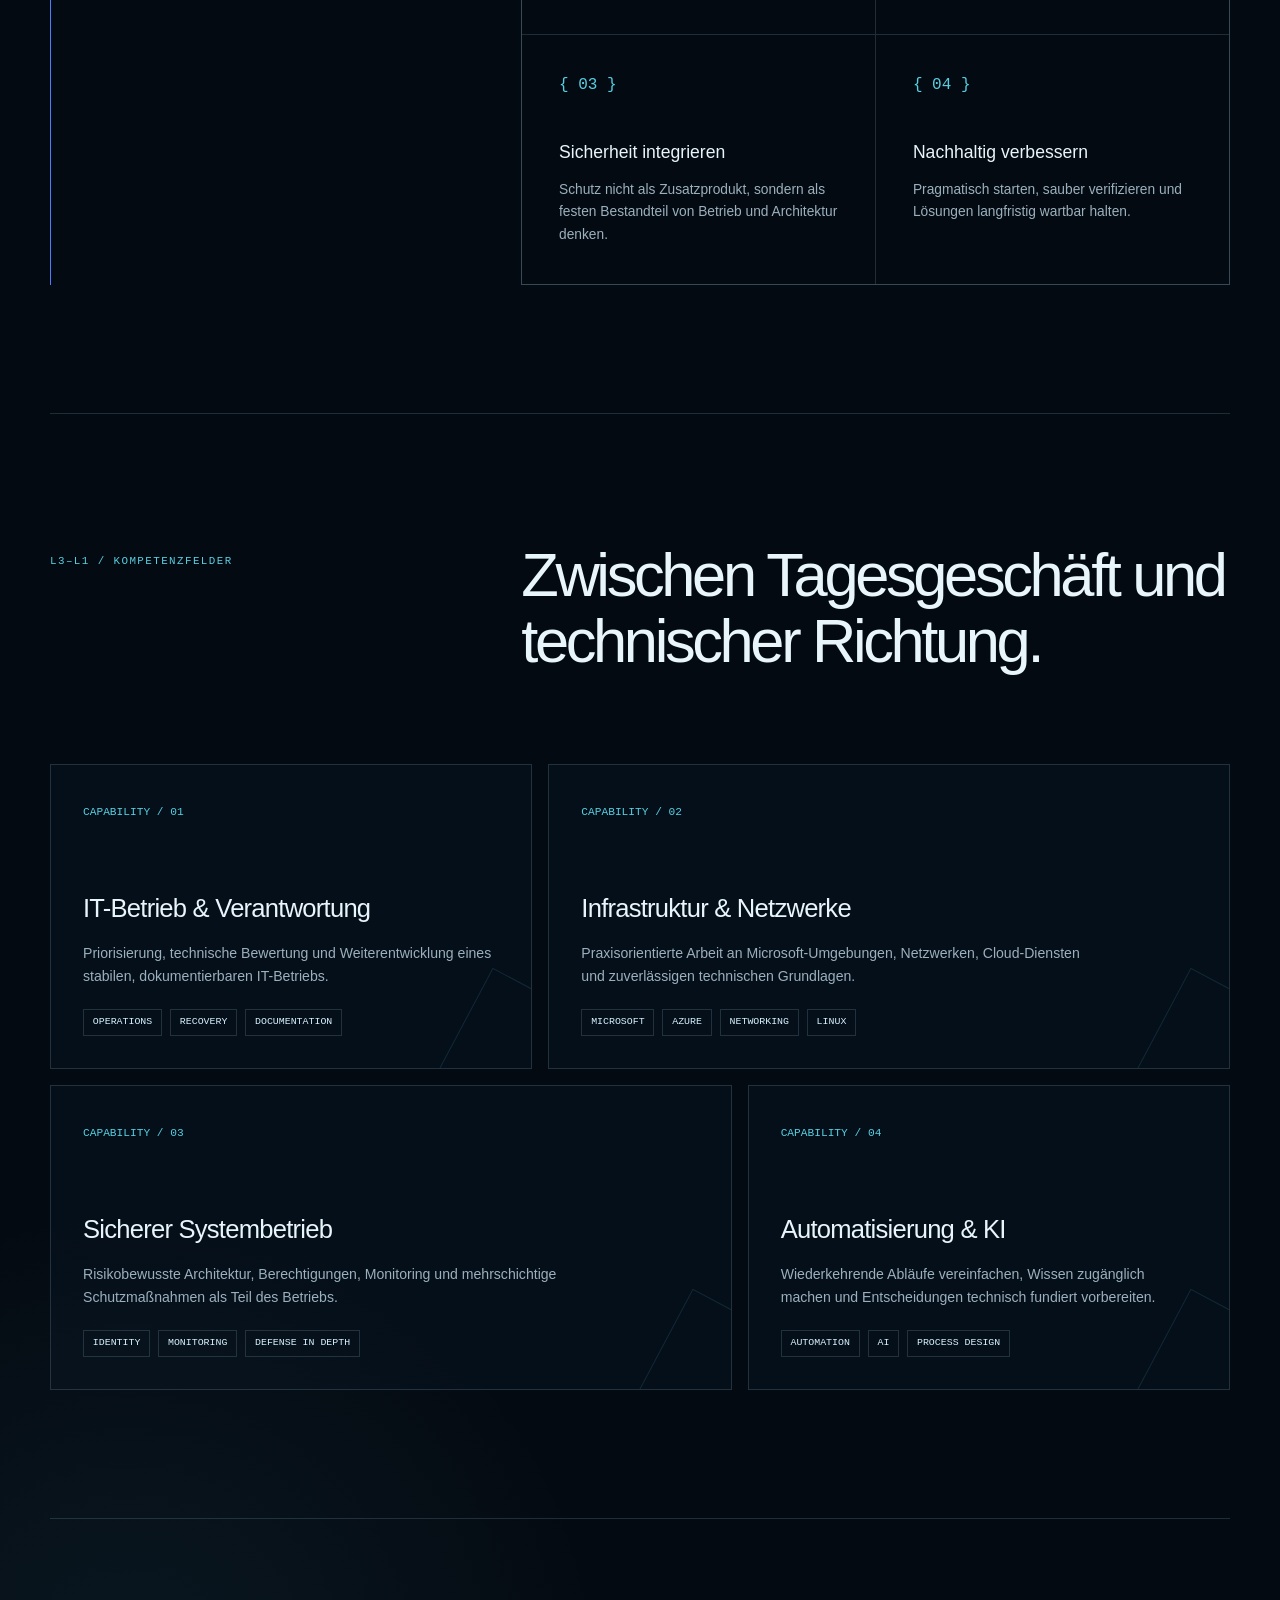
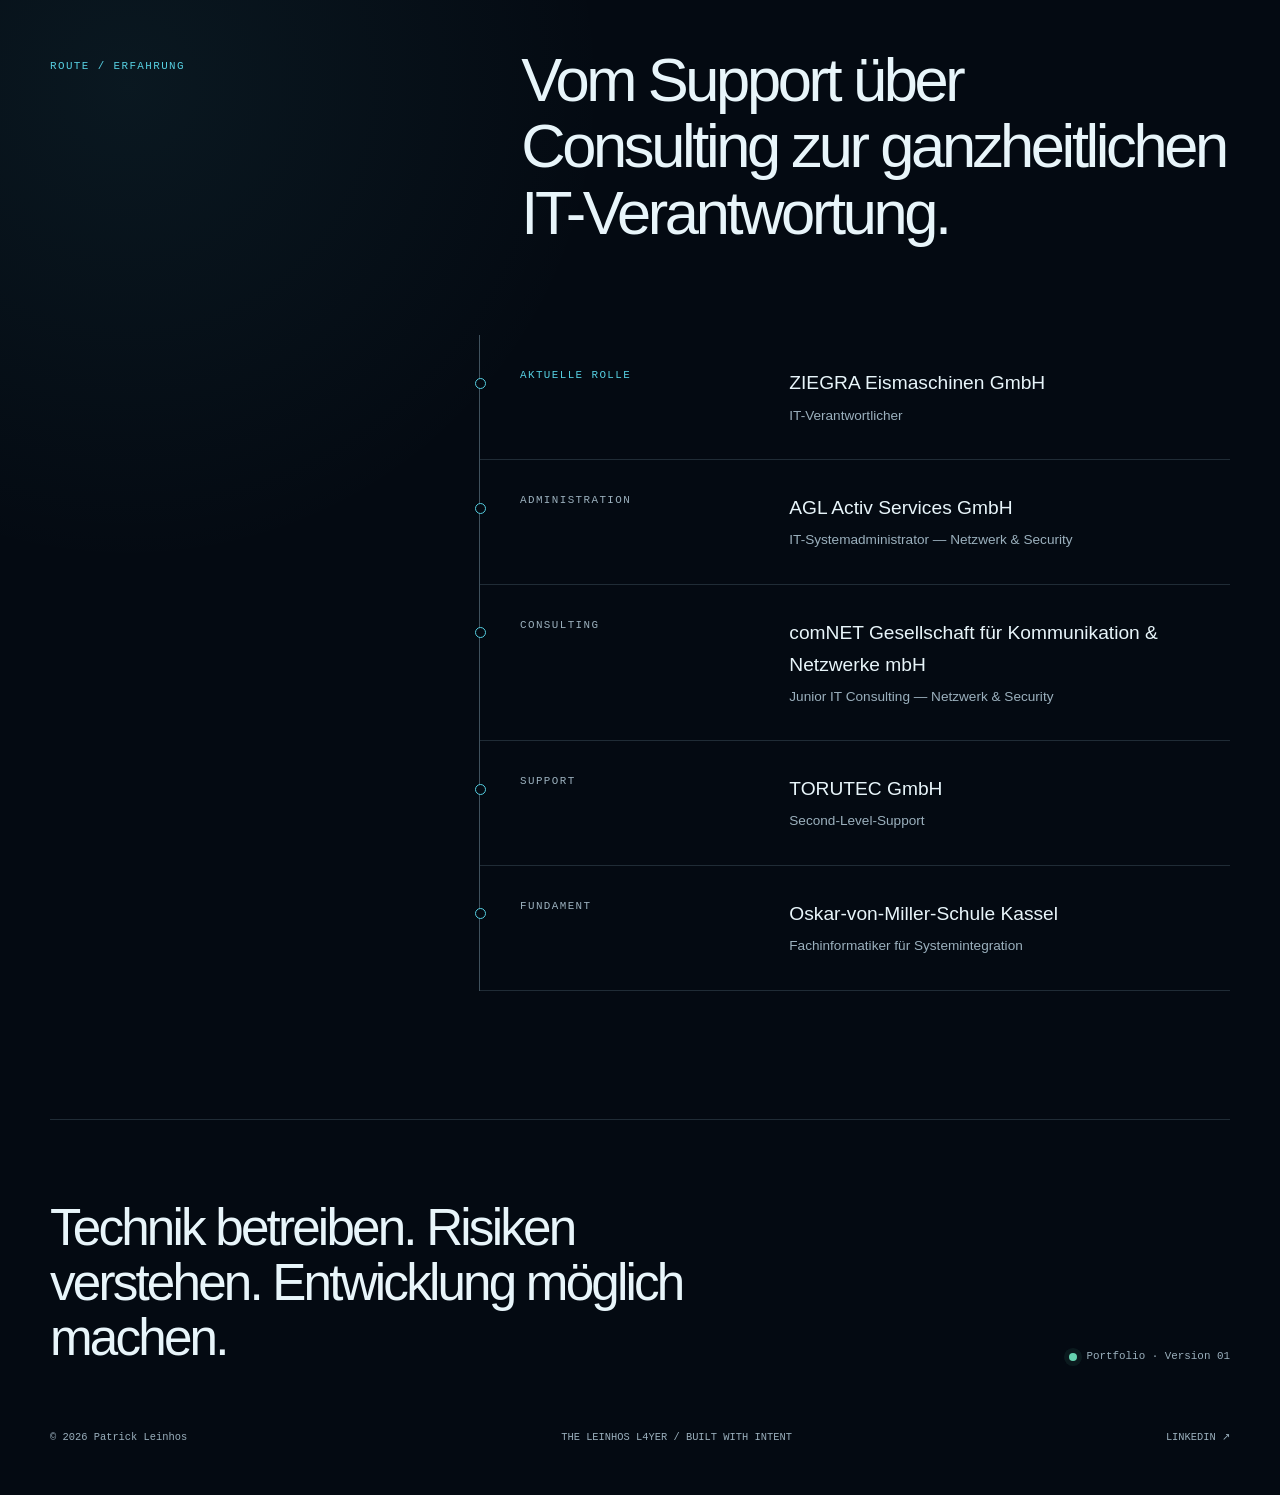
==== commit 3005e942: "Refine profile introduction Replace the dash in the German profile introduction with a comma." ====
--- a/index.html
+++ b/index.html
@@ -549,7 +549,7 @@
         <div data-lang-content="de">
           <p class="eyebrow">IT-Verantwortung · Hannover</p>
           <h1>Systeme mit <span class="outline">Substanz.</span><br />Denken in L<span class="four">4</span>yern.</h1>
-          <p class="hero-copy">Ich bin <strong>Patrick Leinhos</strong>. Als IT-Verantwortlicher verbinde ich stabilen Betrieb, sichere Infrastruktur und strategische Weiterentwicklung — pragmatisch, nachvollziehbar und mit Blick auf das Ganze.</p>
+          <p class="hero-copy">Ich bin <strong>Patrick Leinhos</strong>. Als IT-Verantwortlicher verbinde ich stabilen Betrieb, sichere Infrastruktur und strategische Weiterentwicklung, pragmatisch, nachvollziehbar und mit Blick auf das Ganze.</p>
           <div class="hero-actions">
             <a class="button" href="#profil">Profil ansehen
               <svg viewBox="0 0 24 24" fill="none" stroke="currentColor" stroke-width="1.7" aria-hidden="true"><path d="M5 12h14M13 6l6 6-6 6"/></svg>
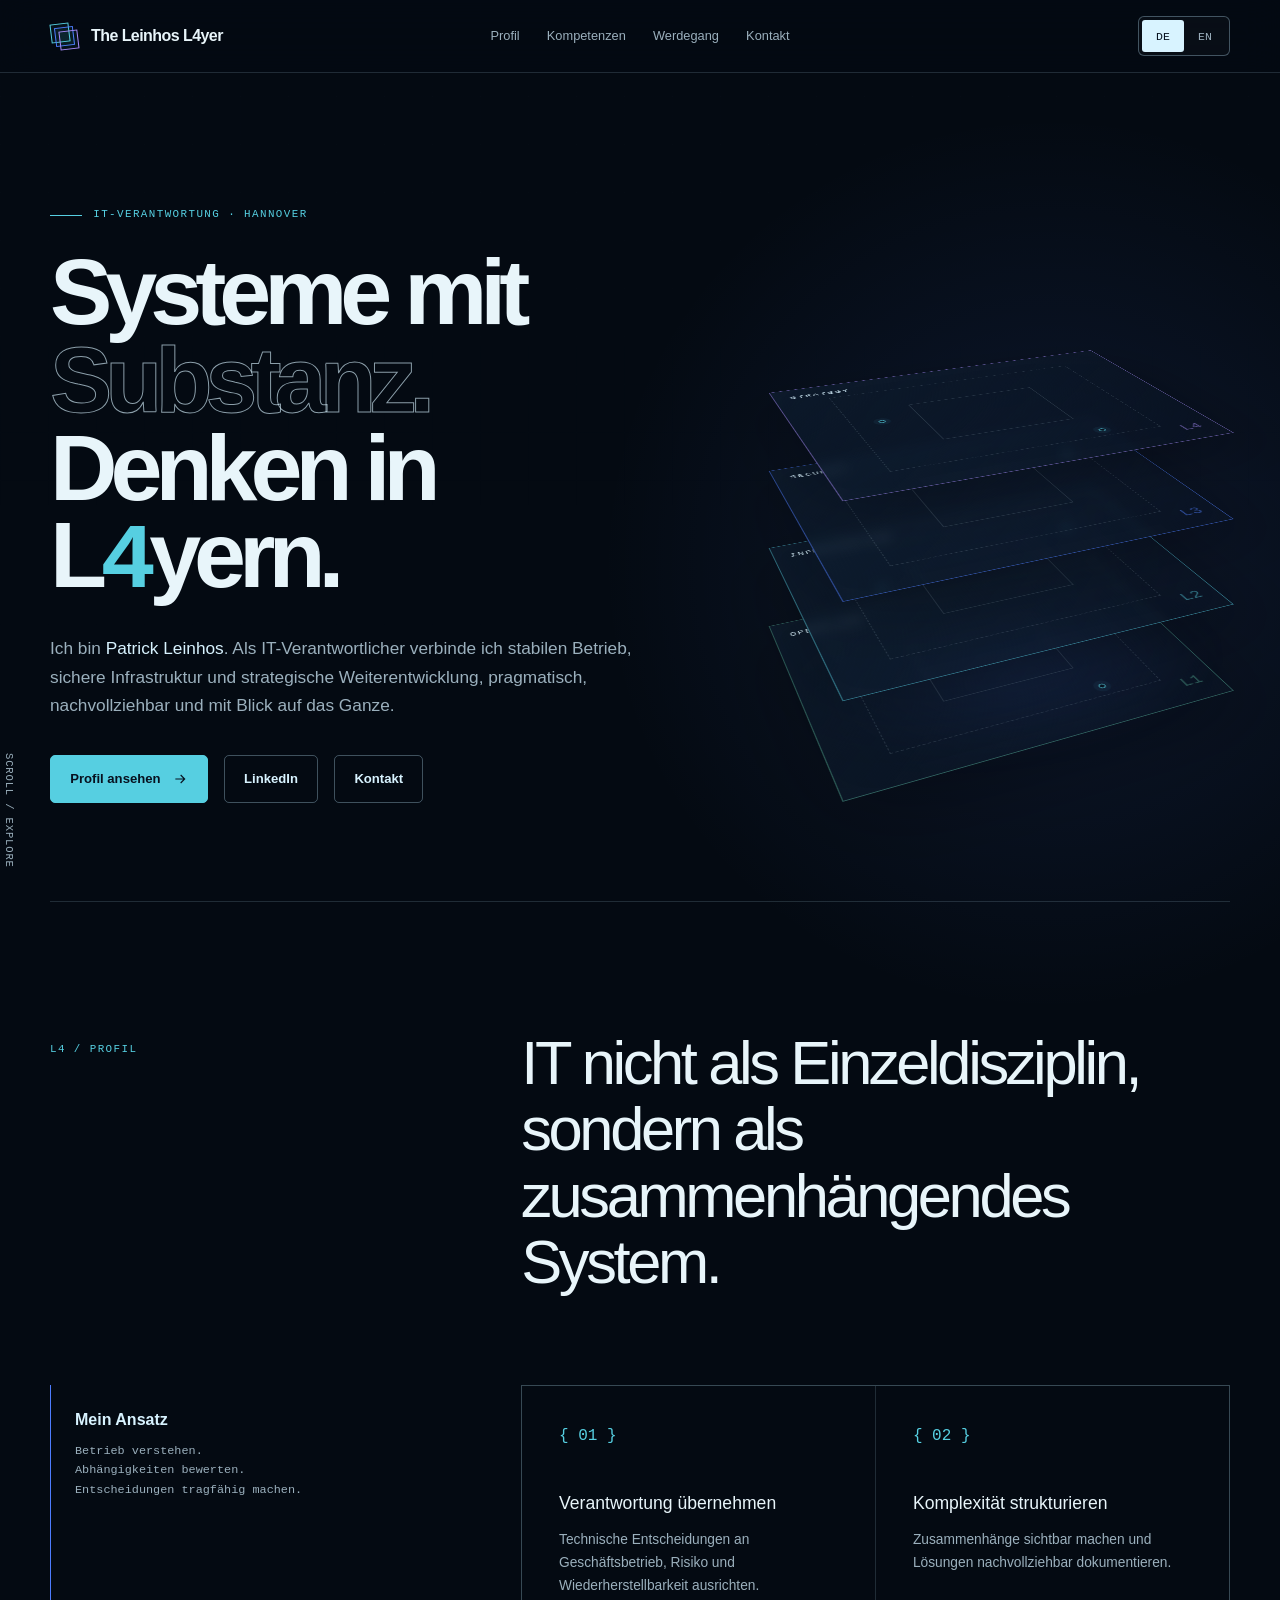
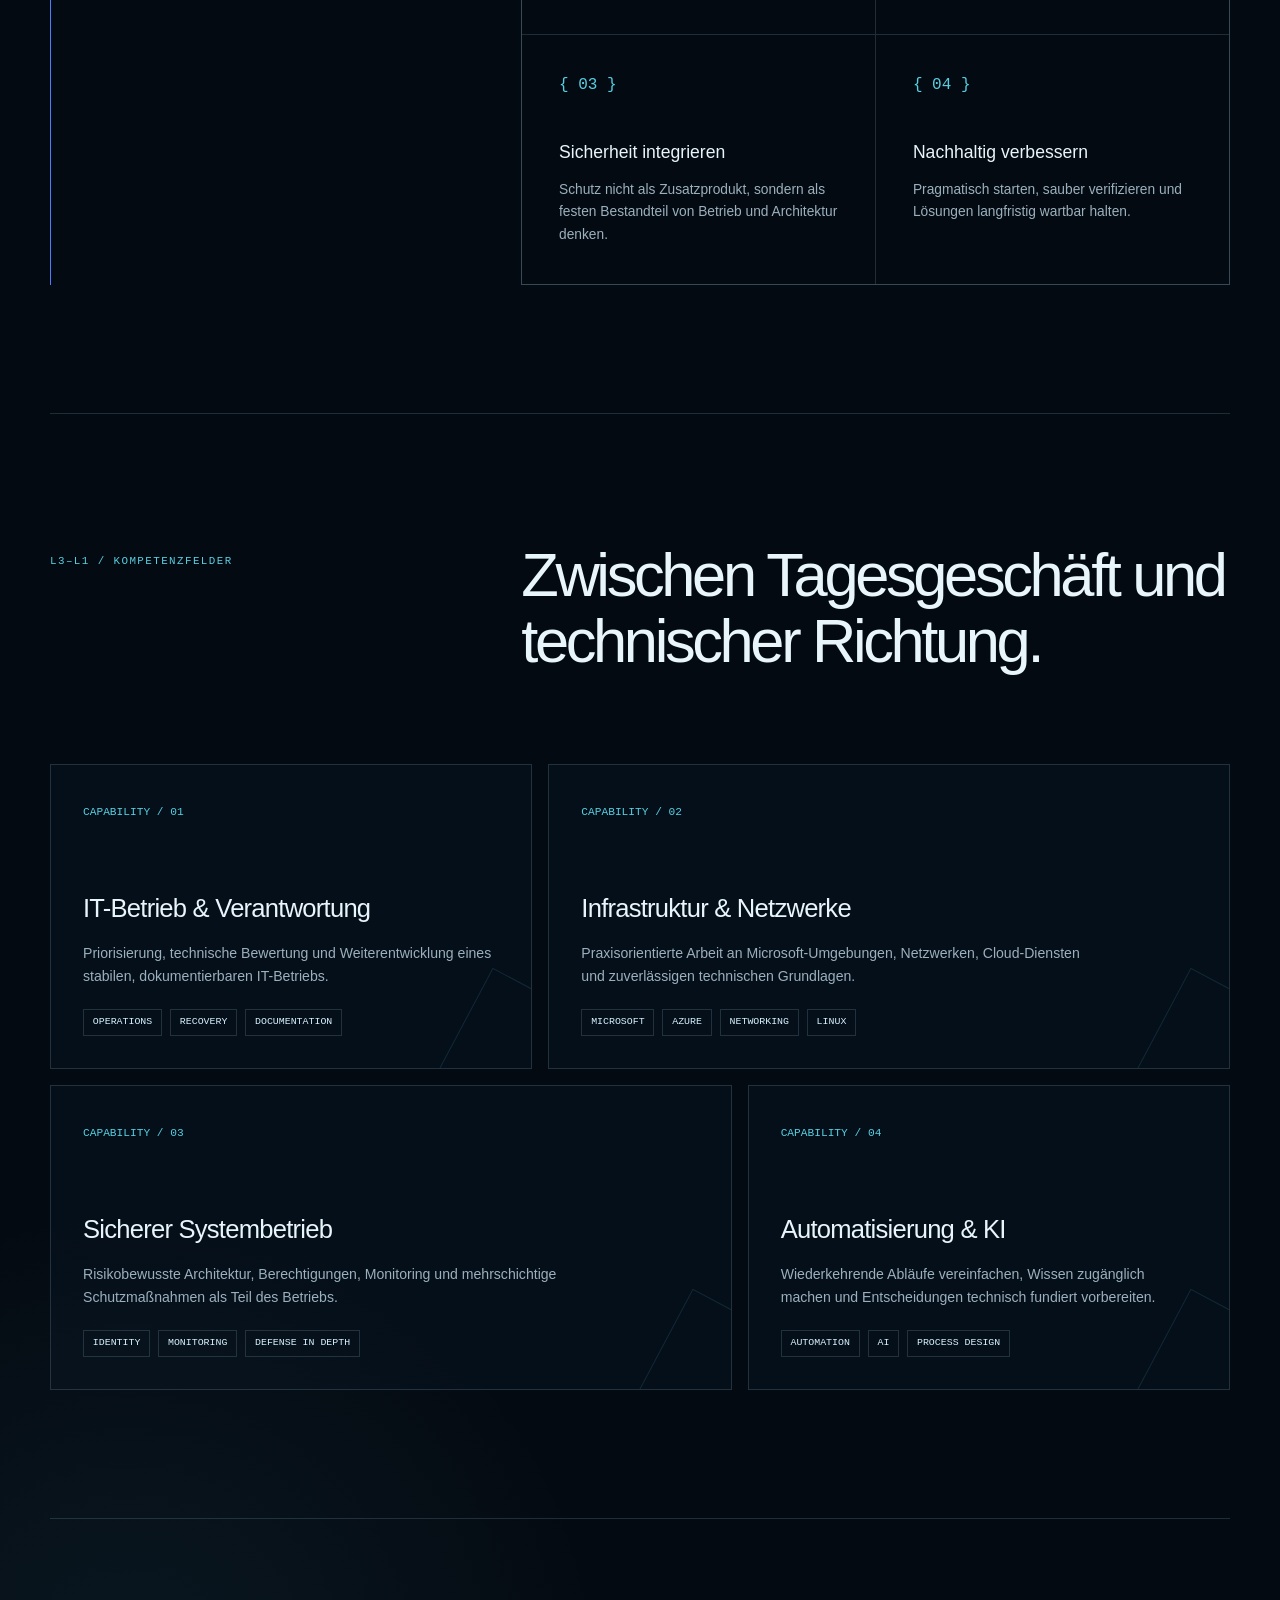
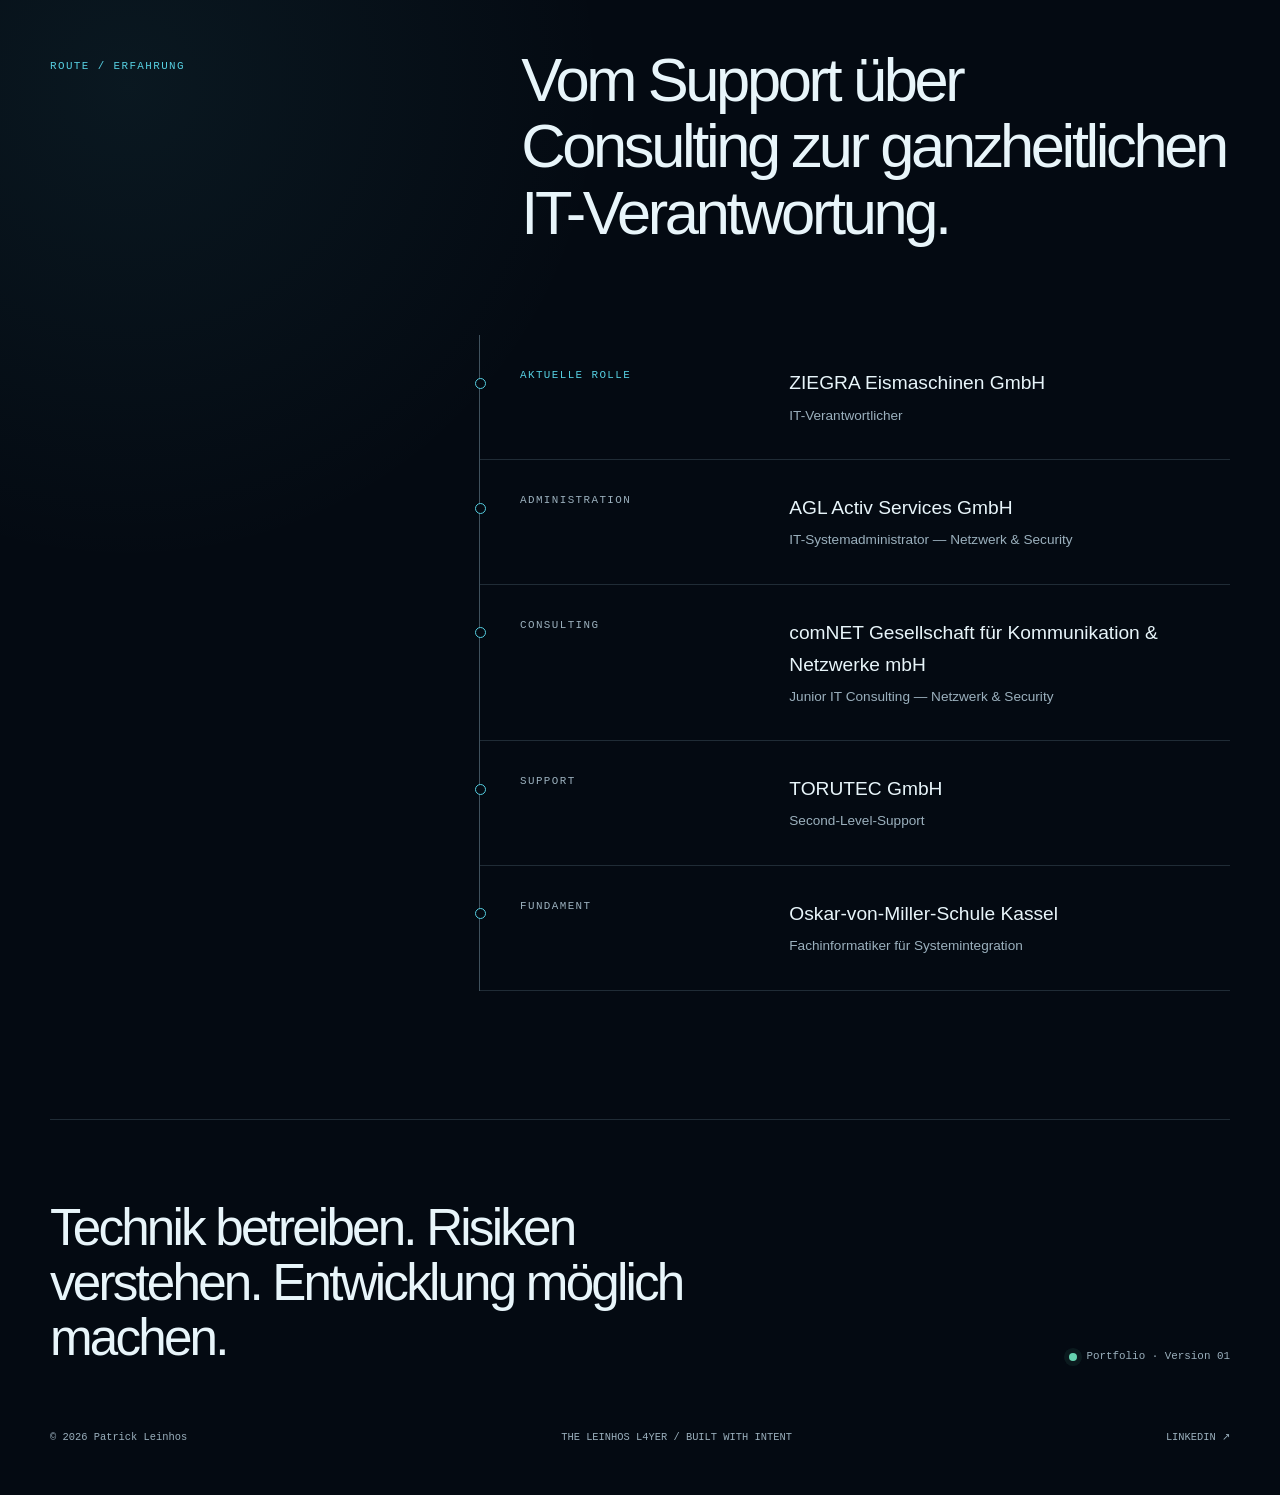
==== commit 9fccf697: "Add modal contact form Add visible contact trigger, Turnstile validation and server-side Brevo deliv" ====
--- a/index.html
+++ b/index.html
@@ -8,6 +8,7 @@
   <meta name="referrer" content="strict-origin-when-cross-origin" />
   <meta name="color-scheme" content="dark" />
   <title>The Leinhos L4yer — Patrick Leinhos</title>
+  <script src="https://challenges.cloudflare.com/turnstile/v0/api.js?render=explicit" async defer></script>
   <style>
     :root {
       --ink: #07111f;
@@ -445,6 +446,96 @@
     .career-item h3 { margin-bottom: 0.35rem; font-size: 1.2rem; font-weight: 500; }
     .career-item p { margin-bottom: 0; color: var(--muted); font-size: 0.85rem; }
 
+    .contact-trigger {
+      border: 0;
+      padding: 0;
+      color: var(--muted);
+      background: transparent;
+      cursor: pointer;
+      font-size: 0.8rem;
+      transition: color 180ms ease;
+    }
+    .contact-trigger:hover { color: var(--ice); }
+    .contact-dialog {
+      width: min(920px, calc(100% - 2rem));
+      max-height: calc(100svh - 2rem);
+      padding: 0;
+      border: 1px solid var(--line-strong);
+      border-radius: var(--radius);
+      color: var(--text);
+      background: rgba(4, 10, 18, 0.98);
+      box-shadow: 0 36px 120px rgba(0, 0, 0, 0.72);
+      overflow: auto;
+    }
+    .contact-dialog::backdrop { background: rgba(1, 5, 10, 0.8); backdrop-filter: blur(9px); }
+    .dialog-head {
+      position: sticky;
+      top: 0;
+      z-index: 3;
+      display: flex;
+      justify-content: space-between;
+      align-items: flex-start;
+      gap: 1.5rem;
+      padding: 1.5rem clamp(1.4rem, 3vw, 2.4rem);
+      border-bottom: 1px solid var(--line);
+      background: rgba(4, 10, 18, 0.96);
+      backdrop-filter: blur(18px);
+    }
+    .dialog-head h2 { margin: 0.25rem 0 0; font-size: clamp(1.55rem, 3vw, 2.4rem); line-height: 1.1; letter-spacing: -0.045em; font-weight: 500; }
+    .dialog-close {
+      flex: 0 0 auto;
+      width: 42px;
+      height: 42px;
+      border: 1px solid var(--line-strong);
+      border-radius: 4px;
+      color: var(--ice);
+      background: transparent;
+      cursor: pointer;
+      font-size: 1.35rem;
+      line-height: 1;
+    }
+    .dialog-close:hover { border-color: var(--cyan); color: var(--cyan); }
+    body.modal-open { overflow: hidden; }
+    .contact-form {
+      display: grid;
+      grid-template-columns: repeat(2, minmax(0, 1fr));
+      gap: 1.15rem;
+      padding: clamp(1.4rem, 3vw, 2.4rem);
+      border: 1px solid var(--line);
+      background: rgba(13, 29, 48, 0.28);
+    }
+    .form-field { display: grid; gap: 0.48rem; }
+    .form-field.full { grid-column: 1 / -1; }
+    .form-field label {
+      color: var(--ice);
+      font-family: "Cascadia Code", "Segoe UI Mono", Consolas, monospace;
+      font-size: 0.7rem;
+      letter-spacing: 0.08em;
+      text-transform: uppercase;
+    }
+    .form-field input,
+    .form-field textarea {
+      width: 100%;
+      border: 1px solid var(--line-strong);
+      border-radius: 4px;
+      padding: 0.85rem 0.9rem;
+      color: var(--text);
+      background: rgba(4, 10, 18, 0.78);
+      font: inherit;
+      font-size: 0.88rem;
+    }
+    .form-field textarea { min-height: 165px; resize: vertical; }
+    .form-field input:focus,
+    .form-field textarea:focus { border-color: var(--cyan); outline: 1px solid var(--cyan); outline-offset: 1px; }
+    .form-field small, .privacy-note { color: var(--muted); font-size: 0.72rem; }
+    .honeypot { position: absolute !important; left: -10000px !important; width: 1px !important; height: 1px !important; overflow: hidden !important; }
+    .turnstile-wrap { min-height: 70px; }
+    .form-actions { display: flex; flex-wrap: wrap; align-items: center; gap: 1rem; }
+    .contact-form button[disabled] { opacity: 0.62; cursor: wait; transform: none; }
+    .form-status { min-height: 1.5em; margin: 0; color: var(--muted); font-size: 0.82rem; }
+    .form-status.success { color: var(--success); }
+    .form-status.error { color: #ff9b9b; }
+
     .final-note {
       width: min(calc(100% - 2rem), var(--max));
       margin: 0 auto;
@@ -508,6 +599,8 @@
       .principle { min-height: auto; }
       .principle .symbol { margin-bottom: 1.8rem; }
       .competence-card, .competence-card:nth-child(n) { grid-column: 1 / -1; min-height: 250px; }
+      .contact-form { grid-template-columns: 1fr; }
+      .form-field.full { grid-column: 1; }
       .career-list { border-left: 0; }
       .career-item { grid-template-columns: 1fr; gap: 0.7rem; padding-left: 1.5rem; border-left: 1px solid var(--line-strong); }
       .career-item::before { left: -5px; }
@@ -535,6 +628,7 @@
         <a href="#profil"><span data-lang-content="de">Profil</span><span data-lang-content="en">Profile</span></a>
         <a href="#kompetenzen"><span data-lang-content="de">Kompetenzen</span><span data-lang-content="en">Capabilities</span></a>
         <a href="#werdegang"><span data-lang-content="de">Werdegang</span><span data-lang-content="en">Experience</span></a>
+        <button class="contact-trigger" type="button" data-open-contact><span data-lang-content="de">Kontakt</span><span data-lang-content="en">Contact</span></button>
       </div>
       <div class="lang-switch" aria-label="Sprache auswählen">
         <button type="button" data-lang="de" aria-pressed="true">DE</button>
@@ -555,6 +649,7 @@
               <svg viewBox="0 0 24 24" fill="none" stroke="currentColor" stroke-width="1.7" aria-hidden="true"><path d="M5 12h14M13 6l6 6-6 6"/></svg>
             </a>
             <a class="button secondary" href="https://www.linkedin.com/in/patrick-leinhos-77942a231" target="_blank" rel="noopener noreferrer">LinkedIn</a>
+            <button class="button secondary" type="button" data-open-contact>Kontakt</button>
           </div>
         </div>
         <div data-lang-content="en">
@@ -566,6 +661,7 @@
               <svg viewBox="0 0 24 24" fill="none" stroke="currentColor" stroke-width="1.7" aria-hidden="true"><path d="M5 12h14M13 6l6 6-6 6"/></svg>
             </a>
             <a class="button secondary" href="https://www.linkedin.com/in/patrick-leinhos-77942a231" target="_blank" rel="noopener noreferrer">LinkedIn</a>
+            <button class="button secondary" type="button" data-open-contact>Contact</button>
           </div>
         </div>
       </div>
@@ -682,6 +778,57 @@
       </div>
     </section>
 
+    <dialog class="contact-dialog" id="contact-dialog" aria-labelledby="contact-dialog-title">
+      <div class="dialog-head">
+        <div>
+          <div class="section-tag">Interface / Kontakt</div>
+          <div data-lang-content="de"><h2 id="contact-dialog-title">Eine gute technische Unterhaltung beginnt mit Kontext.</h2></div>
+          <div data-lang-content="en"><h2>A useful technical conversation starts with context.</h2></div>
+        </div>
+        <button class="dialog-close" type="button" data-close-contact aria-label="Kontaktformular schließen">×</button>
+      </div>
+
+      <form class="contact-form" id="contact-form" action="/api/contact" method="post" novalidate>
+          <div class="form-field">
+            <label for="contact-name"><span data-lang-content="de">Name</span><span data-lang-content="en">Name</span></label>
+            <input id="contact-name" name="name" type="text" maxlength="100" autocomplete="name" required />
+          </div>
+          <div class="form-field">
+            <label for="contact-email"><span data-lang-content="de">E-Mail</span><span data-lang-content="en">Email</span></label>
+            <input id="contact-email" name="email" type="email" maxlength="254" autocomplete="email" inputmode="email" required />
+          </div>
+          <div class="form-field">
+            <label for="contact-company"><span data-lang-content="de">Unternehmen · optional</span><span data-lang-content="en">Company · optional</span></label>
+            <input id="contact-company" name="company" type="text" maxlength="120" autocomplete="organization" />
+          </div>
+          <div class="form-field">
+            <label for="contact-subject"><span data-lang-content="de">Betreff</span><span data-lang-content="en">Subject</span></label>
+            <input id="contact-subject" name="subject" type="text" maxlength="140" required />
+          </div>
+          <div class="form-field full">
+            <label for="contact-message"><span data-lang-content="de">Nachricht</span><span data-lang-content="en">Message</span></label>
+            <textarea id="contact-message" name="message" minlength="20" maxlength="4000" required></textarea>
+            <small><span data-lang-content="de">20–4000 Zeichen. Bitte keine vertraulichen Zugangsdaten übermitteln.</span><span data-lang-content="en">20–4000 characters. Do not submit confidential credentials.</span></small>
+          </div>
+          <div class="honeypot" aria-hidden="true">
+            <label for="contact-website">Website</label>
+            <input id="contact-website" name="website" type="text" tabindex="-1" autocomplete="off" />
+          </div>
+          <input type="hidden" name="form_started" id="form-started" value="" />
+          <div class="form-field full turnstile-wrap">
+            <div id="turnstile-container"></div>
+          </div>
+          <p class="privacy-note form-field full">
+            <span data-lang-content="de">Mit dem Absenden werden die Angaben zur Bearbeitung der Anfrage per E-Mail übermittelt. Es erfolgt keine zusätzliche Speicherung in einer eigenen Formulardatenbank.</span>
+            <span data-lang-content="en">When submitted, the information is sent by email to process your enquiry. It is not additionally stored in a dedicated form database.</span>
+          </p>
+          <div class="form-actions form-field full">
+            <button class="button" type="submit" id="contact-submit"><span data-lang-content="de">Nachricht senden</span><span data-lang-content="en">Send message</span></button>
+            <p class="form-status" id="form-status" role="status" aria-live="polite"></p>
+          </div>
+      </form>
+    </dialog>
+
     <section class="final-note reveal">
       <div class="final-note-inner">
         <div data-lang-content="de"><h2>Technik betreiben. Risiken verstehen. Entwicklung möglich machen.</h2></div>
@@ -718,6 +865,105 @@
       langButtons.forEach(button => button.addEventListener('click', () => setLanguage(button.dataset.lang)));
       setLanguage('de');
       document.getElementById('year').textContent = new Date().getFullYear();
+
+      const contactDialog = document.getElementById('contact-dialog');
+      const contactForm = document.getElementById('contact-form');
+      const formStatus = document.getElementById('form-status');
+      const submitButton = document.getElementById('contact-submit');
+      const startedField = document.getElementById('form-started');
+      const openContactButtons = document.querySelectorAll('[data-open-contact]');
+      const closeContactButton = document.querySelector('[data-close-contact]');
+      let turnstileWidgetId = null;
+
+      function openContact() {
+        if (!contactDialog || contactDialog.open) return;
+        contactDialog.showModal();
+        document.body.classList.add('modal-open');
+        if (startedField) startedField.value = String(Date.now());
+        const renderTurnstile = () => {
+          if (!window.turnstile || turnstileWidgetId !== null) return false;
+          turnstileWidgetId = window.turnstile.render('#turnstile-container', {
+            sitekey: '0x4AAAAAAEXipTWIHWrSI09M',
+            theme: 'dark',
+            action: 'contact',
+            responseField: true,
+            responseFieldName: 'turnstile_token'
+          });
+          return true;
+        };
+        if (!renderTurnstile()) {
+          let attempts = 0;
+          const waitForTurnstile = window.setInterval(() => {
+            attempts += 1;
+            if (renderTurnstile() || attempts >= 40) window.clearInterval(waitForTurnstile);
+          }, 100);
+        }
+        window.setTimeout(() => document.getElementById('contact-name')?.focus(), 60);
+      }
+
+      function closeContact() {
+        if (contactDialog?.open) contactDialog.close();
+      }
+
+      openContactButtons.forEach(button => button.addEventListener('click', openContact));
+      closeContactButton?.addEventListener('click', closeContact);
+      contactDialog?.addEventListener('close', () => document.body.classList.remove('modal-open'));
+      contactDialog?.addEventListener('click', event => {
+        const rect = contactDialog.getBoundingClientRect();
+        const outside = event.clientX < rect.left || event.clientX > rect.right || event.clientY < rect.top || event.clientY > rect.bottom;
+        if (outside) closeContact();
+      });
+
+      if (contactForm) {
+        contactForm.addEventListener('submit', async event => {
+          event.preventDefault();
+          const lang = root.dataset.language || 'de';
+          formStatus.className = 'form-status';
+
+          if (!contactForm.checkValidity()) {
+            contactForm.reportValidity();
+            formStatus.textContent = lang === 'de' ? 'Bitte prüfe die markierten Pflichtfelder.' : 'Please check the required fields.';
+            formStatus.classList.add('error');
+            return;
+          }
+
+          const formData = new FormData(contactForm);
+          const payload = Object.fromEntries(formData.entries());
+          if (!payload.turnstile_token) {
+            formStatus.textContent = lang === 'de' ? 'Bitte schließe die Bot-Prüfung ab.' : 'Please complete the bot check.';
+            formStatus.classList.add('error');
+            return;
+          }
+
+          submitButton.disabled = true;
+          formStatus.textContent = lang === 'de' ? 'Nachricht wird sicher übermittelt …' : 'Sending your message securely …';
+
+          try {
+            const response = await fetch('/api/contact', {
+              method: 'POST',
+              headers: { 'Content-Type': 'application/json', 'Accept': 'application/json' },
+              body: JSON.stringify(payload)
+            });
+            const result = await response.json().catch(() => ({}));
+            if (!response.ok) throw new Error(result.code || 'request_failed');
+
+            contactForm.reset();
+            startedField.value = String(Date.now());
+            if (window.turnstile && turnstileWidgetId !== null) window.turnstile.reset(turnstileWidgetId);
+            formStatus.textContent = lang === 'de' ? 'Nachricht wurde übermittelt. Vielen Dank.' : 'Your message has been sent. Thank you.';
+            formStatus.classList.add('success');
+          } catch (error) {
+            const retry = error.message === 'rate_limited';
+            formStatus.textContent = lang === 'de'
+              ? (retry ? 'Zu viele Anfragen. Bitte versuche es später erneut.' : 'Die Nachricht konnte nicht übermittelt werden. Bitte versuche es später erneut.')
+              : (retry ? 'Too many requests. Please try again later.' : 'The message could not be sent. Please try again later.');
+            formStatus.classList.add('error');
+            if (window.turnstile && turnstileWidgetId !== null) window.turnstile.reset(turnstileWidgetId);
+          } finally {
+            submitButton.disabled = false;
+          }
+        });
+      }
 
       const revealItems = document.querySelectorAll('.reveal');
       if ('IntersectionObserver' in window && !window.matchMedia('(prefers-reduced-motion: reduce)').matches) {
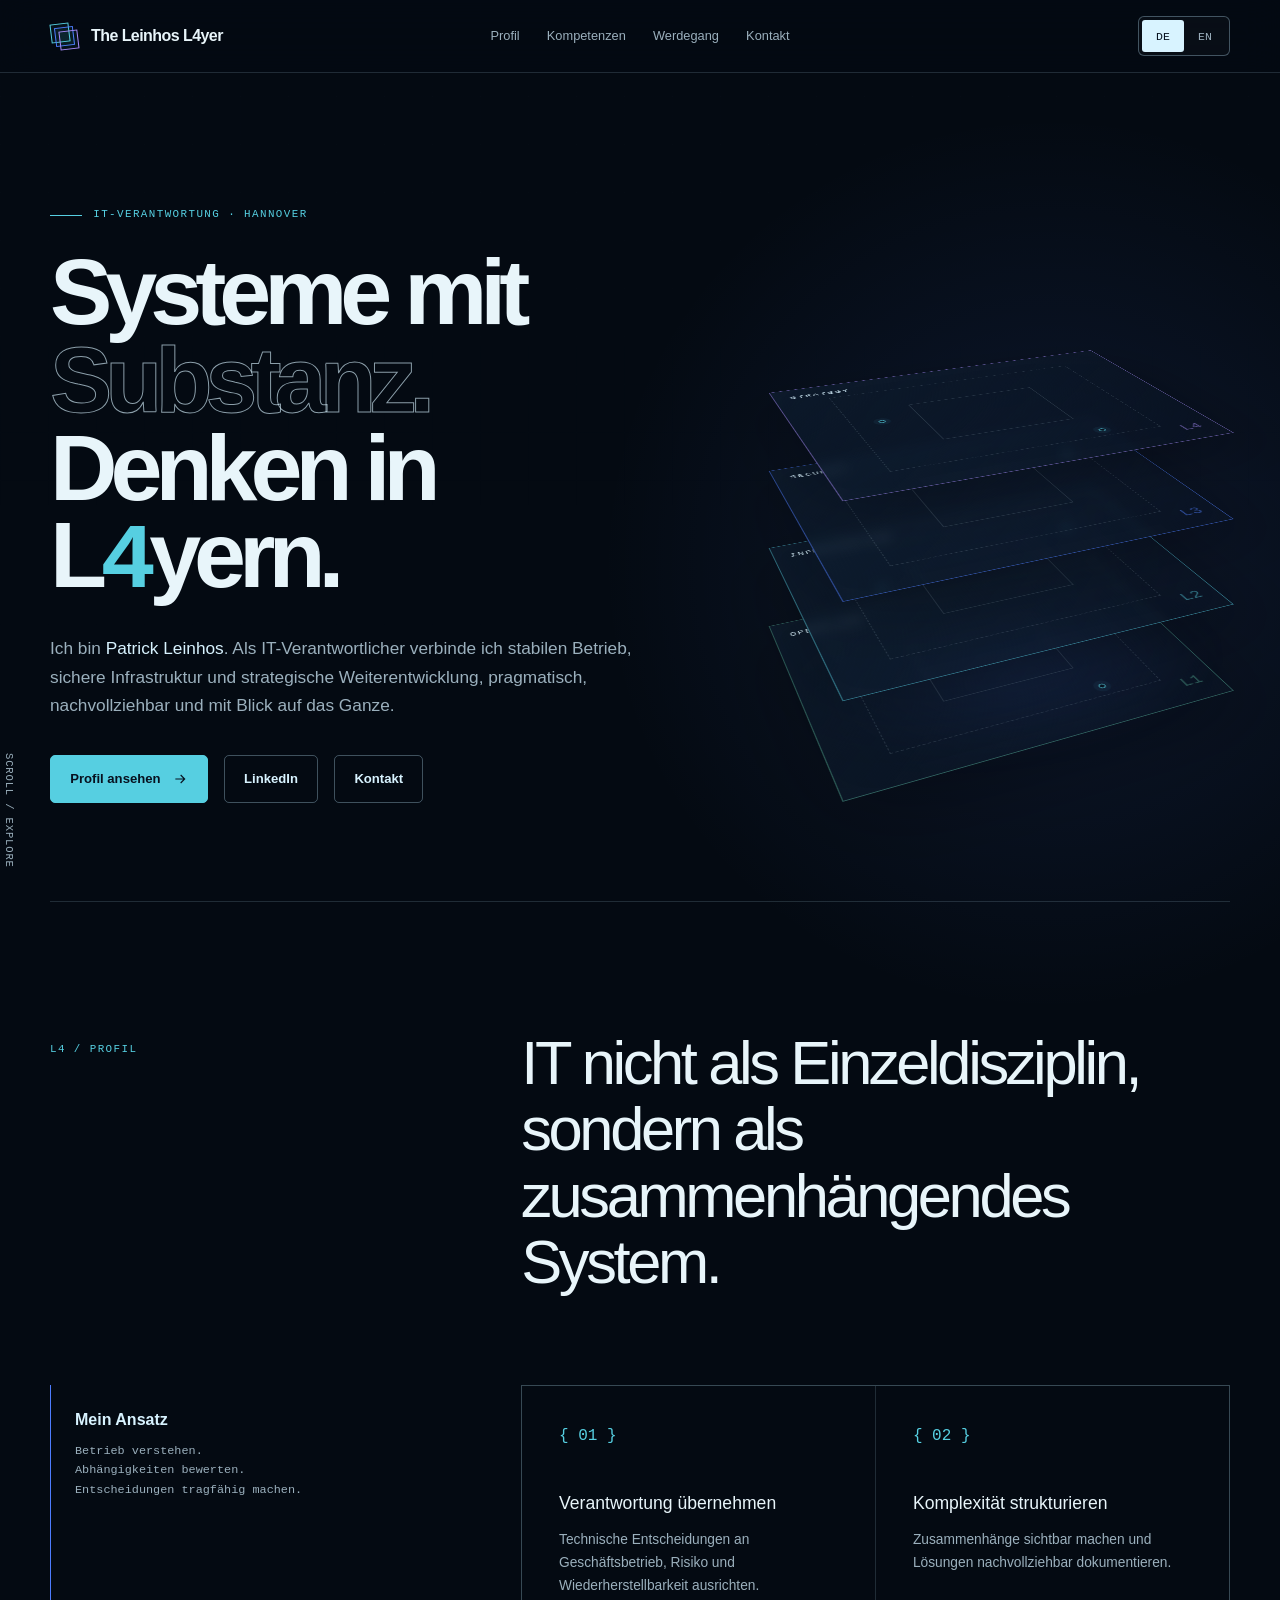
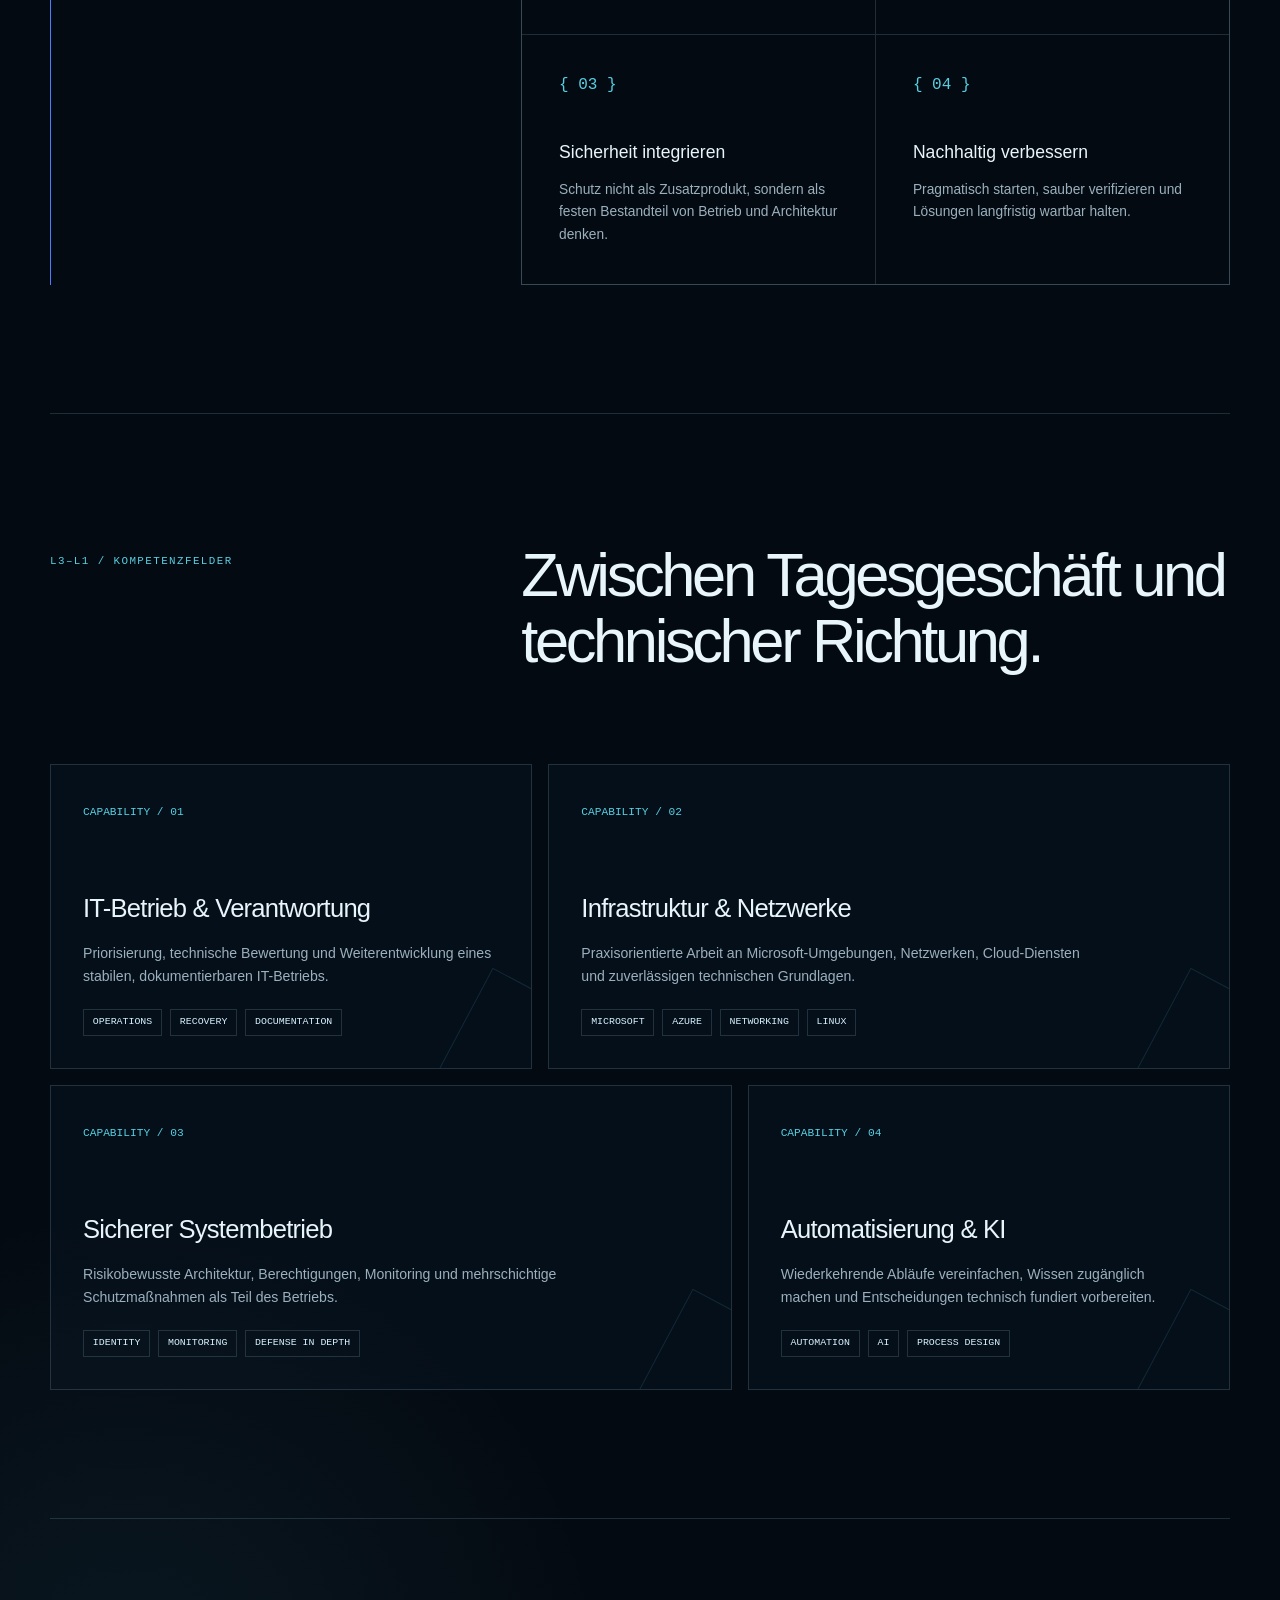
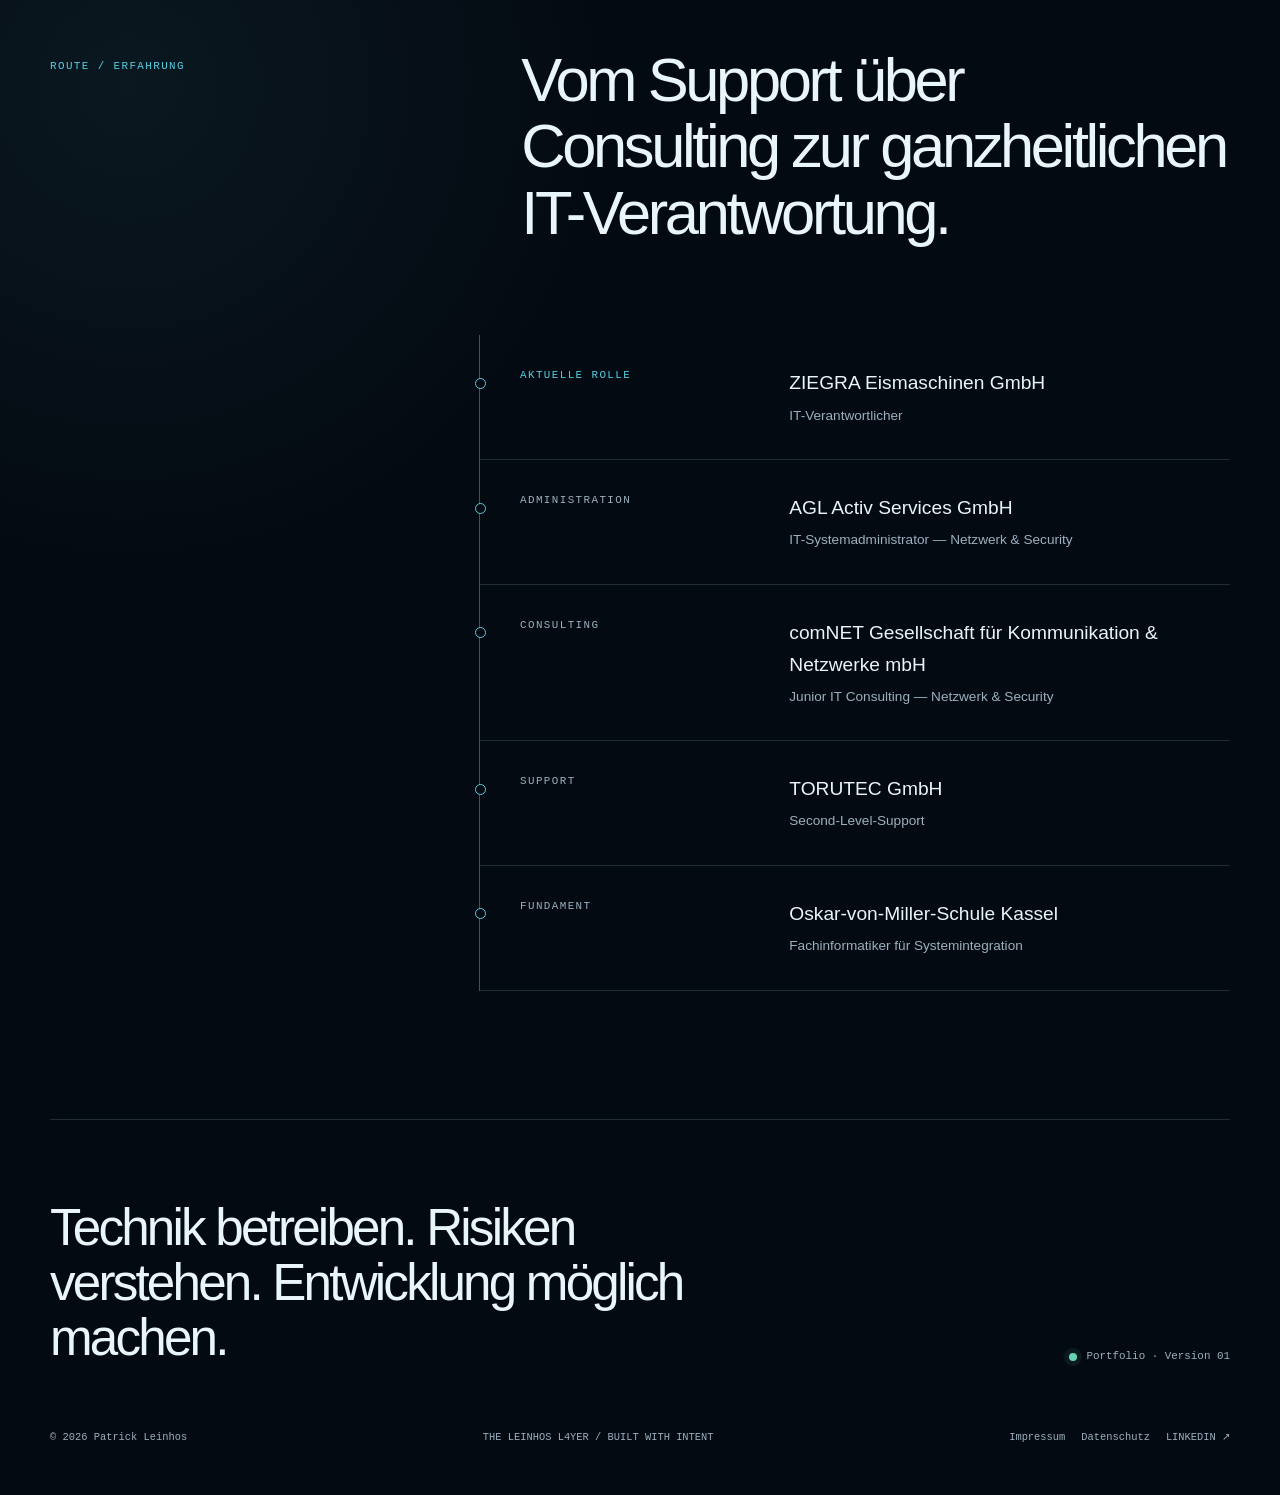
==== commit a82ca186: "Add legal pages and privacy improvements 002 Add legal pages and privacy improvements 002" ====
--- a/index.html
+++ b/index.html
@@ -8,612 +8,7 @@
   <meta name="referrer" content="strict-origin-when-cross-origin" />
   <meta name="color-scheme" content="dark" />
   <title>The Leinhos L4yer — Patrick Leinhos</title>
-  <script src="https://challenges.cloudflare.com/turnstile/v0/api.js?render=explicit" async defer></script>
-  <style>
-    :root {
-      --ink: #07111f;
-      --ink-deep: #040a12;
-      --panel: rgba(13, 29, 48, 0.68);
-      --panel-solid: #0d1d30;
-      --line: rgba(180, 220, 240, 0.16);
-      --line-strong: rgba(180, 220, 240, 0.34);
-      --text: #e8f5fa;
-      --muted: #9bb0bd;
-      --ice: #d8f3ff;
-      --cyan: #56cfe1;
-      --blue: #4d7cfe;
-      --lilac: #a78bfa;
-      --success: #66d3b0;
-      --max: 1180px;
-      --radius: 10px;
-      --shadow: 0 30px 100px rgba(0, 0, 0, 0.3);
-    }
-
-    * { box-sizing: border-box; }
-    html { scroll-behavior: smooth; }
-    body {
-      margin: 0;
-      min-width: 320px;
-      color: var(--text);
-      background:
-        radial-gradient(circle at 82% 12%, rgba(77, 124, 254, 0.12), transparent 28rem),
-        radial-gradient(circle at 10% 70%, rgba(86, 207, 225, 0.07), transparent 30rem),
-        var(--ink-deep);
-      font-family: Inter, "Segoe UI", Roboto, Helvetica, Arial, sans-serif;
-      font-weight: 300;
-      line-height: 1.65;
-      overflow-x: hidden;
-    }
-
-    body::before {
-      content: "";
-      position: fixed;
-      inset: 0;
-      pointer-events: none;
-      opacity: 0.28;
-      background-image:
-        linear-gradient(rgba(180, 220, 240, 0.035) 1px, transparent 1px),
-        linear-gradient(90deg, rgba(180, 220, 240, 0.035) 1px, transparent 1px);
-      background-size: 48px 48px;
-      mask-image: linear-gradient(to bottom, black, transparent 92%);
-      z-index: -2;
-    }
-
-    a { color: inherit; }
-    button, a { -webkit-tap-highlight-color: transparent; }
-    button { font: inherit; }
-    ::selection { background: rgba(86, 207, 225, 0.28); color: white; }
-
-    .skip-link {
-      position: fixed;
-      left: 1rem;
-      top: -5rem;
-      z-index: 100;
-      background: var(--ice);
-      color: var(--ink);
-      padding: 0.7rem 1rem;
-      border-radius: 4px;
-      font-weight: 600;
-    }
-    .skip-link:focus { top: 1rem; }
-
-    .site-header {
-      position: sticky;
-      top: 0;
-      z-index: 50;
-      border-bottom: 1px solid var(--line);
-      background: rgba(4, 10, 18, 0.78);
-      backdrop-filter: blur(18px);
-    }
-
-    .nav {
-      width: min(calc(100% - 2rem), var(--max));
-      min-height: 72px;
-      margin: 0 auto;
-      display: grid;
-      grid-template-columns: 1fr auto 1fr;
-      align-items: center;
-      gap: 1.5rem;
-    }
-
-    .brand {
-      display: inline-flex;
-      align-items: center;
-      gap: 0.75rem;
-      text-decoration: none;
-      width: fit-content;
-      font-weight: 600;
-      letter-spacing: -0.035em;
-    }
-
-    .brand-mark {
-      width: 29px;
-      height: 29px;
-      position: relative;
-      transform: rotate(-7deg);
-    }
-    .brand-mark span {
-      position: absolute;
-      width: 19px;
-      height: 19px;
-      border: 1px solid var(--cyan);
-      background: rgba(86, 207, 225, 0.05);
-    }
-    .brand-mark span:nth-child(1) { top: 1px; left: 1px; }
-    .brand-mark span:nth-child(2) { top: 5px; left: 5px; border-color: var(--blue); }
-    .brand-mark span:nth-child(3) { top: 9px; left: 9px; border-color: var(--lilac); }
-
-    .nav-links {
-      display: flex;
-      align-items: center;
-      gap: 1.7rem;
-    }
-    .nav-links a {
-      color: var(--muted);
-      font-size: 0.8rem;
-      text-decoration: none;
-      transition: color 180ms ease;
-    }
-    .nav-links a:hover { color: var(--ice); }
-
-    .lang-switch {
-      justify-self: end;
-      display: inline-grid;
-      grid-template-columns: 1fr 1fr;
-      padding: 3px;
-      border: 1px solid var(--line-strong);
-      border-radius: 6px;
-      background: rgba(255, 255, 255, 0.025);
-    }
-    .lang-switch button {
-      min-width: 42px;
-      border: 0;
-      border-radius: 3px;
-      padding: 0.42rem 0.55rem;
-      color: var(--muted);
-      background: transparent;
-      cursor: pointer;
-      font-family: "Cascadia Code", "Segoe UI Mono", Consolas, monospace;
-      font-size: 0.72rem;
-    }
-    .lang-switch button[aria-pressed="true"] {
-      color: var(--ink);
-      background: var(--ice);
-      font-weight: 500;
-    }
-
-    :focus-visible {
-      outline: 2px solid var(--cyan);
-      outline-offset: 4px;
-    }
-
-    main { overflow: clip; }
-
-    .hero {
-      width: min(calc(100% - 2rem), var(--max));
-      min-height: calc(100svh - 72px);
-      margin: 0 auto;
-      padding: clamp(4.5rem, 9vw, 8rem) 0 5rem;
-      display: grid;
-      grid-template-columns: minmax(0, 1.1fr) minmax(340px, 0.9fr);
-      align-items: center;
-      gap: clamp(2rem, 7vw, 7rem);
-    }
-
-    .eyebrow, .section-tag, .layer-label, .career-meta {
-      font-family: "Cascadia Code", "Segoe UI Mono", Consolas, monospace;
-      text-transform: uppercase;
-      letter-spacing: 0.13em;
-      font-size: 0.68rem;
-    }
-
-    .eyebrow {
-      display: flex;
-      align-items: center;
-      gap: 0.7rem;
-      color: var(--cyan);
-      margin-bottom: 1.5rem;
-    }
-    .eyebrow::before {
-      content: "";
-      width: 32px;
-      height: 1px;
-      background: var(--cyan);
-    }
-
-    h1, h2, h3, p { margin-top: 0; }
-    h1 {
-      max-width: 760px;
-      margin-bottom: 1.7rem;
-      font-size: clamp(3.4rem, 7.3vw, 7.4rem);
-      line-height: 0.94;
-      letter-spacing: -0.075em;
-      font-weight: 600;
-    }
-    h1 .outline {
-      color: transparent;
-      -webkit-text-stroke: 1px rgba(216, 243, 255, 0.64);
-      text-stroke: 1px rgba(216, 243, 255, 0.64);
-    }
-    h1 .four { color: var(--cyan); font-family: "Cascadia Code", "Segoe UI Mono", Consolas, monospace; }
-
-    .hero-copy {
-      max-width: 630px;
-      color: var(--muted);
-      font-size: clamp(1rem, 1.35vw, 1.2rem);
-    }
-    .hero-copy strong { color: var(--ice); font-weight: 500; }
-
-    .hero-actions {
-      display: flex;
-      flex-wrap: wrap;
-      align-items: center;
-      gap: 1rem;
-      margin-top: 2.2rem;
-    }
-    .button {
-      display: inline-flex;
-      align-items: center;
-      justify-content: center;
-      gap: 0.7rem;
-      min-height: 48px;
-      padding: 0 1.2rem;
-      border: 1px solid var(--cyan);
-      border-radius: 5px;
-      color: var(--ink);
-      background: var(--cyan);
-      text-decoration: none;
-      font-size: 0.82rem;
-      font-weight: 600;
-      transition: transform 180ms ease, background 180ms ease;
-    }
-    .button:hover { transform: translateY(-2px); background: var(--ice); }
-    .button.secondary { color: var(--ice); background: transparent; border-color: var(--line-strong); }
-    .button.secondary:hover { border-color: var(--ice); }
-    .button svg { width: 16px; height: 16px; }
-
-    .layer-stage {
-      position: relative;
-      height: 510px;
-      perspective: 1000px;
-      isolation: isolate;
-    }
-    .layer-stage::after {
-      content: "";
-      position: absolute;
-      left: 14%;
-      right: 2%;
-      bottom: 3%;
-      height: 26%;
-      background: radial-gradient(ellipse, rgba(77, 124, 254, 0.2), transparent 68%);
-      filter: blur(20px);
-      transform: rotate(-8deg);
-      z-index: -1;
-    }
-
-    .tech-layer {
-      position: absolute;
-      left: 12%;
-      width: 78%;
-      aspect-ratio: 1.35;
-      border: 1px solid var(--layer-color);
-      background: linear-gradient(135deg, rgba(13, 29, 48, 0.68), rgba(7, 17, 31, 0.3));
-      box-shadow: inset 0 0 50px rgba(255,255,255,0.015), var(--shadow);
-      backdrop-filter: blur(6px);
-      transform-style: preserve-3d;
-      transform: rotateX(64deg) rotateZ(-23deg) translate3d(var(--tx, 0), var(--ty, 0), 0);
-      transition: transform 550ms cubic-bezier(.2,.8,.2,1), border-color 220ms ease;
-    }
-    .tech-layer:nth-child(1) { top: 4%; --layer-color: rgba(167, 139, 250, 0.5); z-index: 4; }
-    .tech-layer:nth-child(2) { top: 20%; --layer-color: rgba(77, 124, 254, 0.52); z-index: 3; }
-    .tech-layer:nth-child(3) { top: 36%; --layer-color: rgba(86, 207, 225, 0.48); z-index: 2; }
-    .tech-layer:nth-child(4) { top: 52%; --layer-color: rgba(102, 211, 176, 0.38); z-index: 1; }
-    .tech-layer::before, .tech-layer::after {
-      content: "";
-      position: absolute;
-      inset: 14%;
-      border: 1px dashed rgba(216, 243, 255, 0.13);
-    }
-    .tech-layer::after { inset: 32%; border-style: solid; }
-    .layer-label {
-      position: absolute;
-      top: 1rem;
-      left: 1rem;
-      color: var(--ice);
-    }
-    .layer-index {
-      position: absolute;
-      right: 1rem;
-      bottom: 0.7rem;
-      color: var(--layer-color);
-      font-family: "Cascadia Code", "Segoe UI Mono", Consolas, monospace;
-      font-size: 1.15rem;
-    }
-    .node {
-      position: absolute;
-      width: 7px;
-      height: 7px;
-      border: 1px solid var(--cyan);
-      border-radius: 50%;
-      background: var(--ink);
-      box-shadow: 0 0 0 5px rgba(86, 207, 225, 0.06);
-    }
-    .node.a { left: 21%; top: 43%; }
-    .node.b { right: 18%; top: 27%; }
-    .node.c { right: 28%; bottom: 18%; }
-
-    .scroll-cue {
-      position: absolute;
-      bottom: 2rem;
-      left: 0;
-      color: var(--muted);
-      font-family: "Cascadia Code", "Segoe UI Mono", Consolas, monospace;
-      font-size: 0.66rem;
-      letter-spacing: 0.08em;
-      writing-mode: vertical-rl;
-    }
-
-    .section {
-      width: min(calc(100% - 2rem), var(--max));
-      margin: 0 auto;
-      padding: clamp(5rem, 10vw, 9rem) 0;
-      border-top: 1px solid var(--line);
-    }
-    .section-head {
-      display: grid;
-      grid-template-columns: 0.7fr 1.3fr;
-      gap: clamp(2rem, 7vw, 7rem);
-      margin-bottom: clamp(3.5rem, 7vw, 6rem);
-    }
-    .section-tag { color: var(--cyan); padding-top: 0.7rem; }
-    .section h2 {
-      max-width: 820px;
-      margin-bottom: 0;
-      font-size: clamp(2.2rem, 4.8vw, 5rem);
-      line-height: 1.08;
-      letter-spacing: -0.055em;
-      font-weight: 500;
-    }
-
-    .profile-grid {
-      display: grid;
-      grid-template-columns: 0.7fr 1.3fr;
-      gap: clamp(2rem, 7vw, 7rem);
-    }
-    .profile-aside {
-      position: relative;
-      padding: 1.4rem 0 0 1.5rem;
-      border-left: 1px solid var(--blue);
-      color: var(--muted);
-      font-family: "Cascadia Code", "Segoe UI Mono", Consolas, monospace;
-      font-size: 0.74rem;
-    }
-    .profile-aside strong { display: block; margin-bottom: 0.5rem; color: var(--ice); font-family: Inter, "Segoe UI", Roboto, Helvetica, Arial, sans-serif; font-size: 1rem; }
-    .profile-body {
-      display: grid;
-      grid-template-columns: repeat(2, minmax(0, 1fr));
-      gap: 1px;
-      background: var(--line);
-      border: 1px solid var(--line);
-    }
-    .principle {
-      min-height: 210px;
-      padding: clamp(1.5rem, 3vw, 2.3rem);
-      background: var(--ink-deep);
-      transition: background 220ms ease;
-    }
-    .principle:hover { background: var(--panel-solid); }
-    .principle .symbol { display: block; margin-bottom: 2.5rem; color: var(--cyan); font-family: "Cascadia Code", "Segoe UI Mono", Consolas, monospace; }
-    .principle h3 { margin-bottom: 0.7rem; font-size: 1.1rem; font-weight: 500; }
-    .principle p { margin: 0; color: var(--muted); font-size: 0.86rem; }
-
-    .competence-grid {
-      display: grid;
-      grid-template-columns: repeat(12, 1fr);
-      gap: 1rem;
-    }
-    .competence-card {
-      position: relative;
-      grid-column: span 4;
-      min-height: 270px;
-      padding: 2rem;
-      border: 1px solid var(--line);
-      background: rgba(13, 29, 48, 0.28);
-      overflow: hidden;
-      transition: border-color 220ms ease, transform 220ms ease;
-    }
-    .competence-card:nth-child(1), .competence-card:nth-child(4) { grid-column: span 5; }
-    .competence-card:nth-child(2), .competence-card:nth-child(3) { grid-column: span 7; }
-    .competence-card:hover { border-color: var(--line-strong); transform: translateY(-3px); }
-    .competence-card::after {
-      content: "";
-      position: absolute;
-      right: -55px;
-      bottom: -55px;
-      width: 130px;
-      height: 130px;
-      border: 1px solid rgba(86, 207, 225, 0.14);
-      transform: rotate(28deg);
-    }
-    .card-code { color: var(--cyan); font-family: "Cascadia Code", "Segoe UI Mono", Consolas, monospace; font-size: 0.7rem; }
-    .competence-card h3 { margin: 4rem 0 0.8rem; font-size: clamp(1.25rem, 2vw, 1.65rem); font-weight: 500; letter-spacing: -0.03em; }
-    .competence-card p { max-width: 520px; margin-bottom: 0; color: var(--muted); font-size: 0.88rem; }
-    .tech-tags { display: flex; flex-wrap: wrap; gap: 0.5rem; margin-top: 1.3rem; }
-    .tech-tags span { padding: 0.25rem 0.55rem; border: 1px solid var(--line); color: var(--ice); font-family: "Cascadia Code", "Segoe UI Mono", Consolas, monospace; font-size: 0.62rem; }
-
-    .career-list { margin-left: calc(35% + 1rem); border-left: 1px solid var(--line-strong); }
-    .career-item {
-      position: relative;
-      display: grid;
-      grid-template-columns: 0.7fr 1.3fr;
-      gap: 2rem;
-      padding: 2rem 0 2rem 2.5rem;
-      border-bottom: 1px solid var(--line);
-    }
-    .career-item::before {
-      content: "";
-      position: absolute;
-      left: -5px;
-      top: 2.65rem;
-      width: 9px;
-      height: 9px;
-      border-radius: 50%;
-      background: var(--ink-deep);
-      border: 1px solid var(--cyan);
-    }
-    .career-meta { color: var(--muted); }
-    .career-item:first-child .career-meta { color: var(--cyan); }
-    .career-item h3 { margin-bottom: 0.35rem; font-size: 1.2rem; font-weight: 500; }
-    .career-item p { margin-bottom: 0; color: var(--muted); font-size: 0.85rem; }
-
-    .contact-trigger {
-      border: 0;
-      padding: 0;
-      color: var(--muted);
-      background: transparent;
-      cursor: pointer;
-      font-size: 0.8rem;
-      transition: color 180ms ease;
-    }
-    .contact-trigger:hover { color: var(--ice); }
-    .contact-dialog {
-      width: min(920px, calc(100% - 2rem));
-      max-height: calc(100svh - 2rem);
-      padding: 0;
-      border: 1px solid var(--line-strong);
-      border-radius: var(--radius);
-      color: var(--text);
-      background: rgba(4, 10, 18, 0.98);
-      box-shadow: 0 36px 120px rgba(0, 0, 0, 0.72);
-      overflow: auto;
-    }
-    .contact-dialog::backdrop { background: rgba(1, 5, 10, 0.8); backdrop-filter: blur(9px); }
-    .dialog-head {
-      position: sticky;
-      top: 0;
-      z-index: 3;
-      display: flex;
-      justify-content: space-between;
-      align-items: flex-start;
-      gap: 1.5rem;
-      padding: 1.5rem clamp(1.4rem, 3vw, 2.4rem);
-      border-bottom: 1px solid var(--line);
-      background: rgba(4, 10, 18, 0.96);
-      backdrop-filter: blur(18px);
-    }
-    .dialog-head h2 { margin: 0.25rem 0 0; font-size: clamp(1.55rem, 3vw, 2.4rem); line-height: 1.1; letter-spacing: -0.045em; font-weight: 500; }
-    .dialog-close {
-      flex: 0 0 auto;
-      width: 42px;
-      height: 42px;
-      border: 1px solid var(--line-strong);
-      border-radius: 4px;
-      color: var(--ice);
-      background: transparent;
-      cursor: pointer;
-      font-size: 1.35rem;
-      line-height: 1;
-    }
-    .dialog-close:hover { border-color: var(--cyan); color: var(--cyan); }
-    body.modal-open { overflow: hidden; }
-    .contact-form {
-      display: grid;
-      grid-template-columns: repeat(2, minmax(0, 1fr));
-      gap: 1.15rem;
-      padding: clamp(1.4rem, 3vw, 2.4rem);
-      border: 1px solid var(--line);
-      background: rgba(13, 29, 48, 0.28);
-    }
-    .form-field { display: grid; gap: 0.48rem; }
-    .form-field.full { grid-column: 1 / -1; }
-    .form-field label {
-      color: var(--ice);
-      font-family: "Cascadia Code", "Segoe UI Mono", Consolas, monospace;
-      font-size: 0.7rem;
-      letter-spacing: 0.08em;
-      text-transform: uppercase;
-    }
-    .form-field input,
-    .form-field textarea {
-      width: 100%;
-      border: 1px solid var(--line-strong);
-      border-radius: 4px;
-      padding: 0.85rem 0.9rem;
-      color: var(--text);
-      background: rgba(4, 10, 18, 0.78);
-      font: inherit;
-      font-size: 0.88rem;
-    }
-    .form-field textarea { min-height: 165px; resize: vertical; }
-    .form-field input:focus,
-    .form-field textarea:focus { border-color: var(--cyan); outline: 1px solid var(--cyan); outline-offset: 1px; }
-    .form-field small, .privacy-note { color: var(--muted); font-size: 0.72rem; }
-    .honeypot { position: absolute !important; left: -10000px !important; width: 1px !important; height: 1px !important; overflow: hidden !important; }
-    .turnstile-wrap { min-height: 70px; }
-    .form-actions { display: flex; flex-wrap: wrap; align-items: center; gap: 1rem; }
-    .contact-form button[disabled] { opacity: 0.62; cursor: wait; transform: none; }
-    .form-status { min-height: 1.5em; margin: 0; color: var(--muted); font-size: 0.82rem; }
-    .form-status.success { color: var(--success); }
-    .form-status.error { color: #ff9b9b; }
-
-    .final-note {
-      width: min(calc(100% - 2rem), var(--max));
-      margin: 0 auto;
-      padding: 5rem 0 2rem;
-      border-top: 1px solid var(--line);
-    }
-    .final-note-inner {
-      display: flex;
-      justify-content: space-between;
-      align-items: end;
-      gap: 2rem;
-    }
-    .final-note h2 { max-width: 650px; margin-bottom: 0; font-size: clamp(2rem, 4vw, 4rem); line-height: 1.08; letter-spacing: -0.055em; font-weight: 500; }
-    .status { display: flex; align-items: center; gap: 0.6rem; color: var(--muted); font-family: "Cascadia Code", "Segoe UI Mono", Consolas, monospace; font-size: 0.68rem; }
-    .status-dot { width: 8px; height: 8px; border-radius: 50%; background: var(--success); box-shadow: 0 0 0 5px rgba(102, 211, 176, 0.08); }
-
-    footer {
-      width: min(calc(100% - 2rem), var(--max));
-      margin: 0 auto;
-      padding: 2rem 0 3rem;
-      display: flex;
-      justify-content: space-between;
-      gap: 1rem;
-      color: var(--muted);
-      font-family: "Cascadia Code", "Segoe UI Mono", Consolas, monospace;
-      font-size: 0.65rem;
-    }
-    footer a { text-decoration: none; }
-    footer a:hover { color: var(--ice); }
-
-    [data-lang-content] { display: none; }
-    html[data-language="de"] [data-lang-content="de"],
-    html[data-language="en"] [data-lang-content="en"] { display: contents; }
-
-    .reveal { opacity: 0; transform: translateY(22px); transition: opacity 700ms ease, transform 700ms ease; }
-    .reveal.visible { opacity: 1; transform: none; }
-
-    @media (max-width: 900px) {
-      .nav { grid-template-columns: 1fr auto; }
-      .nav-links { display: none; }
-      .hero { grid-template-columns: 1fr; padding-top: 5.5rem; }
-      .layer-stage { height: 430px; width: min(100%, 560px); margin: 0 auto; }
-      .scroll-cue { display: none; }
-      .section-head, .profile-grid { grid-template-columns: 1fr; }
-      .profile-aside { max-width: 440px; }
-      .competence-card, .competence-card:nth-child(n) { grid-column: span 6; }
-      .career-list { margin-left: 0; }
-      .career-item { grid-template-columns: 0.7fr 1.3fr; }
-    }
-
-    @media (max-width: 620px) {
-      .nav { min-height: 64px; }
-      .brand { font-size: 0.84rem; }
-      .brand-mark { width: 25px; height: 25px; transform: scale(0.85) rotate(-7deg); transform-origin: left center; }
-      h1 { font-size: clamp(3.1rem, 18vw, 5rem); }
-      .hero { min-height: auto; padding-top: 4rem; }
-      .layer-stage { height: 330px; margin-top: 0.5rem; }
-      .tech-layer { left: 7%; width: 86%; }
-      .section { padding: 5rem 0; }
-      .profile-body { grid-template-columns: 1fr; }
-      .principle { min-height: auto; }
-      .principle .symbol { margin-bottom: 1.8rem; }
-      .competence-card, .competence-card:nth-child(n) { grid-column: 1 / -1; min-height: 250px; }
-      .contact-form { grid-template-columns: 1fr; }
-      .form-field.full { grid-column: 1; }
-      .career-list { border-left: 0; }
-      .career-item { grid-template-columns: 1fr; gap: 0.7rem; padding-left: 1.5rem; border-left: 1px solid var(--line-strong); }
-      .career-item::before { left: -5px; }
-      .final-note-inner { align-items: flex-start; flex-direction: column; }
-      footer { flex-direction: column; }
-    }
-
-    @media (prefers-reduced-motion: reduce) {
-      html { scroll-behavior: auto; }
-      *, *::before, *::after { animation-duration: 0.01ms !important; animation-iteration-count: 1 !important; transition-duration: 0.01ms !important; }
-      .reveal { opacity: 1; transform: none; }
-    }
-  </style>
+  <link rel="stylesheet" href="/styles.css" />
 </head>
 <body>
   <a class="skip-link" href="#content"><span data-lang-content="de">Zum Inhalt</span><span data-lang-content="en">Skip to content</span></a>
@@ -819,8 +214,8 @@
             <div id="turnstile-container"></div>
           </div>
           <p class="privacy-note form-field full">
-            <span data-lang-content="de">Mit dem Absenden werden die Angaben zur Bearbeitung der Anfrage per E-Mail übermittelt. Es erfolgt keine zusätzliche Speicherung in einer eigenen Formulardatenbank.</span>
-            <span data-lang-content="en">When submitted, the information is sent by email to process your enquiry. It is not additionally stored in a dedicated form database.</span>
+            <span data-lang-content="de">Zur Spamabwehr wird Cloudflare Turnstile erst beim Öffnen dieses Formulars geladen. Mit dem Absenden werden deine Angaben über Cloudflare und Brevo an mein GMX-Postfach übermittelt. Eine eigene Formulardatenbank wird nicht geführt. Einzelheiten findest du in der <a href="/datenschutz.html">Datenschutzerklärung</a>.</span>
+            <span data-lang-content="en">Cloudflare Turnstile is loaded only after this form is opened to prevent spam. When submitted, your information is transmitted via Cloudflare and Brevo to my GMX mailbox. No separate form database is maintained. See the <a href="/datenschutz.html">privacy policy</a> for details.</span>
           </p>
           <div class="form-actions form-field full">
             <button class="button" type="submit" id="contact-submit"><span data-lang-content="de">Nachricht senden</span><span data-lang-content="en">Send message</span></button>
@@ -841,167 +236,13 @@
   <footer>
     <span>© <span id="year"></span> Patrick Leinhos</span>
     <span>THE LEINHOS L4YER / BUILT WITH INTENT</span>
-    <a href="https://www.linkedin.com/in/patrick-leinhos-77942a231" target="_blank" rel="noopener noreferrer">LINKEDIN ↗</a>
+    <nav class="legal-links" aria-label="Rechtliche Informationen">
+      <a href="/impressum.html"><span data-lang-content="de">Impressum</span><span data-lang-content="en">Legal notice</span></a>
+      <a href="/datenschutz.html"><span data-lang-content="de">Datenschutz</span><span data-lang-content="en">Privacy</span></a>
+      <a href="https://www.linkedin.com/in/patrick-leinhos-77942a231" target="_blank" rel="noopener noreferrer">LINKEDIN ↗</a>
+    </nav>
   </footer>
 
-  <script>
-    (() => {
-      const root = document.documentElement;
-      const langButtons = document.querySelectorAll('[data-lang]');
-      const titles = {
-        de: 'The Leinhos L4yer — Patrick Leinhos',
-        en: 'The Leinhos L4yer — Patrick Leinhos'
-      };
-
-      function setLanguage(lang) {
-        root.dataset.language = lang;
-        root.lang = lang;
-        document.title = titles[lang];
-        langButtons.forEach(button => {
-          button.setAttribute('aria-pressed', String(button.dataset.lang === lang));
-        });
-      }
-
-      langButtons.forEach(button => button.addEventListener('click', () => setLanguage(button.dataset.lang)));
-      setLanguage('de');
-      document.getElementById('year').textContent = new Date().getFullYear();
-
-      const contactDialog = document.getElementById('contact-dialog');
-      const contactForm = document.getElementById('contact-form');
-      const formStatus = document.getElementById('form-status');
-      const submitButton = document.getElementById('contact-submit');
-      const startedField = document.getElementById('form-started');
-      const openContactButtons = document.querySelectorAll('[data-open-contact]');
-      const closeContactButton = document.querySelector('[data-close-contact]');
-      let turnstileWidgetId = null;
-
-      function openContact() {
-        if (!contactDialog || contactDialog.open) return;
-        contactDialog.showModal();
-        document.body.classList.add('modal-open');
-        if (startedField) startedField.value = String(Date.now());
-        const renderTurnstile = () => {
-          if (!window.turnstile || turnstileWidgetId !== null) return false;
-          turnstileWidgetId = window.turnstile.render('#turnstile-container', {
-            sitekey: '0x4AAAAAAEXipTWIHWrSI09M',
-            theme: 'dark',
-            action: 'contact',
-            responseField: true,
-            responseFieldName: 'turnstile_token'
-          });
-          return true;
-        };
-        if (!renderTurnstile()) {
-          let attempts = 0;
-          const waitForTurnstile = window.setInterval(() => {
-            attempts += 1;
-            if (renderTurnstile() || attempts >= 40) window.clearInterval(waitForTurnstile);
-          }, 100);
-        }
-        window.setTimeout(() => document.getElementById('contact-name')?.focus(), 60);
-      }
-
-      function closeContact() {
-        if (contactDialog?.open) contactDialog.close();
-      }
-
-      openContactButtons.forEach(button => button.addEventListener('click', openContact));
-      closeContactButton?.addEventListener('click', closeContact);
-      contactDialog?.addEventListener('close', () => document.body.classList.remove('modal-open'));
-      contactDialog?.addEventListener('click', event => {
-        const rect = contactDialog.getBoundingClientRect();
-        const outside = event.clientX < rect.left || event.clientX > rect.right || event.clientY < rect.top || event.clientY > rect.bottom;
-        if (outside) closeContact();
-      });
-
-      if (contactForm) {
-        contactForm.addEventListener('submit', async event => {
-          event.preventDefault();
-          const lang = root.dataset.language || 'de';
-          formStatus.className = 'form-status';
-
-          if (!contactForm.checkValidity()) {
-            contactForm.reportValidity();
-            formStatus.textContent = lang === 'de' ? 'Bitte prüfe die markierten Pflichtfelder.' : 'Please check the required fields.';
-            formStatus.classList.add('error');
-            return;
-          }
-
-          const formData = new FormData(contactForm);
-          const payload = Object.fromEntries(formData.entries());
-          if (!payload.turnstile_token) {
-            formStatus.textContent = lang === 'de' ? 'Bitte schließe die Bot-Prüfung ab.' : 'Please complete the bot check.';
-            formStatus.classList.add('error');
-            return;
-          }
-
-          submitButton.disabled = true;
-          formStatus.textContent = lang === 'de' ? 'Nachricht wird sicher übermittelt …' : 'Sending your message securely …';
-
-          try {
-            const response = await fetch('/api/contact', {
-              method: 'POST',
-              headers: { 'Content-Type': 'application/json', 'Accept': 'application/json' },
-              body: JSON.stringify(payload)
-            });
-            const result = await response.json().catch(() => ({}));
-            if (!response.ok) throw new Error(result.code || 'request_failed');
-
-            contactForm.reset();
-            startedField.value = String(Date.now());
-            if (window.turnstile && turnstileWidgetId !== null) window.turnstile.reset(turnstileWidgetId);
-            formStatus.textContent = lang === 'de' ? 'Nachricht wurde übermittelt. Vielen Dank.' : 'Your message has been sent. Thank you.';
-            formStatus.classList.add('success');
-          } catch (error) {
-            const retry = error.message === 'rate_limited';
-            formStatus.textContent = lang === 'de'
-              ? (retry ? 'Zu viele Anfragen. Bitte versuche es später erneut.' : 'Die Nachricht konnte nicht übermittelt werden. Bitte versuche es später erneut.')
-              : (retry ? 'Too many requests. Please try again later.' : 'The message could not be sent. Please try again later.');
-            formStatus.classList.add('error');
-            if (window.turnstile && turnstileWidgetId !== null) window.turnstile.reset(turnstileWidgetId);
-          } finally {
-            submitButton.disabled = false;
-          }
-        });
-      }
-
-      const revealItems = document.querySelectorAll('.reveal');
-      if ('IntersectionObserver' in window && !window.matchMedia('(prefers-reduced-motion: reduce)').matches) {
-        const observer = new IntersectionObserver(entries => {
-          entries.forEach(entry => {
-            if (entry.isIntersecting) {
-              entry.target.classList.add('visible');
-              observer.unobserve(entry.target);
-            }
-          });
-        }, { threshold: 0.12 });
-        revealItems.forEach(item => observer.observe(item));
-      } else {
-        revealItems.forEach(item => item.classList.add('visible'));
-      }
-
-      const stage = document.querySelector('.layer-stage');
-      const layers = [...document.querySelectorAll('.tech-layer')];
-      const canMove = window.matchMedia('(pointer: fine)').matches && !window.matchMedia('(prefers-reduced-motion: reduce)').matches;
-      if (stage && canMove) {
-        stage.addEventListener('pointermove', event => {
-          const rect = stage.getBoundingClientRect();
-          const x = (event.clientX - rect.left) / rect.width - 0.5;
-          const y = (event.clientY - rect.top) / rect.height - 0.5;
-          layers.forEach((layer, index) => {
-            const depth = (layers.length - index) * 5;
-            layer.style.setProperty('--tx', `${x * depth}px`);
-            layer.style.setProperty('--ty', `${y * depth}px`);
-          });
-        });
-        stage.addEventListener('pointerleave', () => {
-          layers.forEach(layer => {
-            layer.style.setProperty('--tx', '0px');
-            layer.style.setProperty('--ty', '0px');
-          });
-        });
-      }
-    })();
-  </script>
+  <script src="/script.js" defer></script>
 </body>
 </html>
--- a/styles.css
+++ b/styles.css
@@ -0,0 +1,619 @@
+    :root {
+      --ink: #07111f;
+      --ink-deep: #040a12;
+      --panel: rgba(13, 29, 48, 0.68);
+      --panel-solid: #0d1d30;
+      --line: rgba(180, 220, 240, 0.16);
+      --line-strong: rgba(180, 220, 240, 0.34);
+      --text: #e8f5fa;
+      --muted: #9bb0bd;
+      --ice: #d8f3ff;
+      --cyan: #56cfe1;
+      --blue: #4d7cfe;
+      --lilac: #a78bfa;
+      --success: #66d3b0;
+      --max: 1180px;
+      --radius: 10px;
+      --shadow: 0 30px 100px rgba(0, 0, 0, 0.3);
+    }
+
+    * { box-sizing: border-box; }
+    html { scroll-behavior: smooth; }
+    body {
+      margin: 0;
+      min-width: 320px;
+      color: var(--text);
+      background:
+        radial-gradient(circle at 82% 12%, rgba(77, 124, 254, 0.12), transparent 28rem),
+        radial-gradient(circle at 10% 70%, rgba(86, 207, 225, 0.07), transparent 30rem),
+        var(--ink-deep);
+      font-family: Inter, "Segoe UI", Roboto, Helvetica, Arial, sans-serif;
+      font-weight: 300;
+      line-height: 1.65;
+      overflow-x: hidden;
+    }
+
+    body::before {
+      content: "";
+      position: fixed;
+      inset: 0;
+      pointer-events: none;
+      opacity: 0.28;
+      background-image:
+        linear-gradient(rgba(180, 220, 240, 0.035) 1px, transparent 1px),
+        linear-gradient(90deg, rgba(180, 220, 240, 0.035) 1px, transparent 1px);
+      background-size: 48px 48px;
+      mask-image: linear-gradient(to bottom, black, transparent 92%);
+      z-index: -2;
+    }
+
+    a { color: inherit; }
+    button, a { -webkit-tap-highlight-color: transparent; }
+    button { font: inherit; }
+    ::selection { background: rgba(86, 207, 225, 0.28); color: white; }
+
+    .skip-link {
+      position: fixed;
+      left: 1rem;
+      top: -5rem;
+      z-index: 100;
+      background: var(--ice);
+      color: var(--ink);
+      padding: 0.7rem 1rem;
+      border-radius: 4px;
+      font-weight: 600;
+    }
+    .skip-link:focus { top: 1rem; }
+
+    .site-header {
+      position: sticky;
+      top: 0;
+      z-index: 50;
+      border-bottom: 1px solid var(--line);
+      background: rgba(4, 10, 18, 0.78);
+      backdrop-filter: blur(18px);
+    }
+
+    .nav {
+      width: min(calc(100% - 2rem), var(--max));
+      min-height: 72px;
+      margin: 0 auto;
+      display: grid;
+      grid-template-columns: 1fr auto 1fr;
+      align-items: center;
+      gap: 1.5rem;
+    }
+
+    .brand {
+      display: inline-flex;
+      align-items: center;
+      gap: 0.75rem;
+      text-decoration: none;
+      width: fit-content;
+      font-weight: 600;
+      letter-spacing: -0.035em;
+    }
+
+    .brand-mark {
+      width: 29px;
+      height: 29px;
+      position: relative;
+      transform: rotate(-7deg);
+    }
+    .brand-mark span {
+      position: absolute;
+      width: 19px;
+      height: 19px;
+      border: 1px solid var(--cyan);
+      background: rgba(86, 207, 225, 0.05);
+    }
+    .brand-mark span:nth-child(1) { top: 1px; left: 1px; }
+    .brand-mark span:nth-child(2) { top: 5px; left: 5px; border-color: var(--blue); }
+    .brand-mark span:nth-child(3) { top: 9px; left: 9px; border-color: var(--lilac); }
+
+    .nav-links {
+      display: flex;
+      align-items: center;
+      gap: 1.7rem;
+    }
+    .nav-links a {
+      color: var(--muted);
+      font-size: 0.8rem;
+      text-decoration: none;
+      transition: color 180ms ease;
+    }
+    .nav-links a:hover { color: var(--ice); }
+
+    .lang-switch {
+      justify-self: end;
+      display: inline-grid;
+      grid-template-columns: 1fr 1fr;
+      padding: 3px;
+      border: 1px solid var(--line-strong);
+      border-radius: 6px;
+      background: rgba(255, 255, 255, 0.025);
+    }
+    .lang-switch button {
+      min-width: 42px;
+      border: 0;
+      border-radius: 3px;
+      padding: 0.42rem 0.55rem;
+      color: var(--muted);
+      background: transparent;
+      cursor: pointer;
+      font-family: "Cascadia Code", "Segoe UI Mono", Consolas, monospace;
+      font-size: 0.72rem;
+    }
+    .lang-switch button[aria-pressed="true"] {
+      color: var(--ink);
+      background: var(--ice);
+      font-weight: 500;
+    }
+
+    :focus-visible {
+      outline: 2px solid var(--cyan);
+      outline-offset: 4px;
+    }
+
+    main { overflow: clip; }
+
+    .hero {
+      width: min(calc(100% - 2rem), var(--max));
+      min-height: calc(100svh - 72px);
+      margin: 0 auto;
+      padding: clamp(4.5rem, 9vw, 8rem) 0 5rem;
+      display: grid;
+      grid-template-columns: minmax(0, 1.1fr) minmax(340px, 0.9fr);
+      align-items: center;
+      gap: clamp(2rem, 7vw, 7rem);
+    }
+
+    .eyebrow, .section-tag, .layer-label, .career-meta {
+      font-family: "Cascadia Code", "Segoe UI Mono", Consolas, monospace;
+      text-transform: uppercase;
+      letter-spacing: 0.13em;
+      font-size: 0.68rem;
+    }
+
+    .eyebrow {
+      display: flex;
+      align-items: center;
+      gap: 0.7rem;
+      color: var(--cyan);
+      margin-bottom: 1.5rem;
+    }
+    .eyebrow::before {
+      content: "";
+      width: 32px;
+      height: 1px;
+      background: var(--cyan);
+    }
+
+    h1, h2, h3, p { margin-top: 0; }
+    h1 {
+      max-width: 760px;
+      margin-bottom: 1.7rem;
+      font-size: clamp(3.4rem, 7.3vw, 7.4rem);
+      line-height: 0.94;
+      letter-spacing: -0.075em;
+      font-weight: 600;
+    }
+    h1 .outline {
+      color: transparent;
+      -webkit-text-stroke: 1px rgba(216, 243, 255, 0.64);
+      text-stroke: 1px rgba(216, 243, 255, 0.64);
+    }
+    h1 .four { color: var(--cyan); font-family: "Cascadia Code", "Segoe UI Mono", Consolas, monospace; }
+
+    .hero-copy {
+      max-width: 630px;
+      color: var(--muted);
+      font-size: clamp(1rem, 1.35vw, 1.2rem);
+    }
+    .hero-copy strong { color: var(--ice); font-weight: 500; }
+
+    .hero-actions {
+      display: flex;
+      flex-wrap: wrap;
+      align-items: center;
+      gap: 1rem;
+      margin-top: 2.2rem;
+    }
+    .button {
+      display: inline-flex;
+      align-items: center;
+      justify-content: center;
+      gap: 0.7rem;
+      min-height: 48px;
+      padding: 0 1.2rem;
+      border: 1px solid var(--cyan);
+      border-radius: 5px;
+      color: var(--ink);
+      background: var(--cyan);
+      text-decoration: none;
+      font-size: 0.82rem;
+      font-weight: 600;
+      transition: transform 180ms ease, background 180ms ease;
+    }
+    .button:hover { transform: translateY(-2px); background: var(--ice); }
+    .button.secondary { color: var(--ice); background: transparent; border-color: var(--line-strong); }
+    .button.secondary:hover { border-color: var(--ice); }
+    .button svg { width: 16px; height: 16px; }
+
+    .layer-stage {
+      position: relative;
+      height: 510px;
+      perspective: 1000px;
+      isolation: isolate;
+    }
+    .layer-stage::after {
+      content: "";
+      position: absolute;
+      left: 14%;
+      right: 2%;
+      bottom: 3%;
+      height: 26%;
+      background: radial-gradient(ellipse, rgba(77, 124, 254, 0.2), transparent 68%);
+      filter: blur(20px);
+      transform: rotate(-8deg);
+      z-index: -1;
+    }
+
+    .tech-layer {
+      position: absolute;
+      left: 12%;
+      width: 78%;
+      aspect-ratio: 1.35;
+      border: 1px solid var(--layer-color);
+      background: linear-gradient(135deg, rgba(13, 29, 48, 0.68), rgba(7, 17, 31, 0.3));
+      box-shadow: inset 0 0 50px rgba(255,255,255,0.015), var(--shadow);
+      backdrop-filter: blur(6px);
+      transform-style: preserve-3d;
+      transform: rotateX(64deg) rotateZ(-23deg) translate3d(var(--tx, 0), var(--ty, 0), 0);
+      transition: transform 550ms cubic-bezier(.2,.8,.2,1), border-color 220ms ease;
+    }
+    .tech-layer:nth-child(1) { top: 4%; --layer-color: rgba(167, 139, 250, 0.5); z-index: 4; }
+    .tech-layer:nth-child(2) { top: 20%; --layer-color: rgba(77, 124, 254, 0.52); z-index: 3; }
+    .tech-layer:nth-child(3) { top: 36%; --layer-color: rgba(86, 207, 225, 0.48); z-index: 2; }
+    .tech-layer:nth-child(4) { top: 52%; --layer-color: rgba(102, 211, 176, 0.38); z-index: 1; }
+    .tech-layer::before, .tech-layer::after {
+      content: "";
+      position: absolute;
+      inset: 14%;
+      border: 1px dashed rgba(216, 243, 255, 0.13);
+    }
+    .tech-layer::after { inset: 32%; border-style: solid; }
+    .layer-label {
+      position: absolute;
+      top: 1rem;
+      left: 1rem;
+      color: var(--ice);
+    }
+    .layer-index {
+      position: absolute;
+      right: 1rem;
+      bottom: 0.7rem;
+      color: var(--layer-color);
+      font-family: "Cascadia Code", "Segoe UI Mono", Consolas, monospace;
+      font-size: 1.15rem;
+    }
+    .node {
+      position: absolute;
+      width: 7px;
+      height: 7px;
+      border: 1px solid var(--cyan);
+      border-radius: 50%;
+      background: var(--ink);
+      box-shadow: 0 0 0 5px rgba(86, 207, 225, 0.06);
+    }
+    .node.a { left: 21%; top: 43%; }
+    .node.b { right: 18%; top: 27%; }
+    .node.c { right: 28%; bottom: 18%; }
+
+    .scroll-cue {
+      position: absolute;
+      bottom: 2rem;
+      left: 0;
+      color: var(--muted);
+      font-family: "Cascadia Code", "Segoe UI Mono", Consolas, monospace;
+      font-size: 0.66rem;
+      letter-spacing: 0.08em;
+      writing-mode: vertical-rl;
+    }
+
+    .section {
+      width: min(calc(100% - 2rem), var(--max));
+      margin: 0 auto;
+      padding: clamp(5rem, 10vw, 9rem) 0;
+      border-top: 1px solid var(--line);
+    }
+    .section-head {
+      display: grid;
+      grid-template-columns: 0.7fr 1.3fr;
+      gap: clamp(2rem, 7vw, 7rem);
+      margin-bottom: clamp(3.5rem, 7vw, 6rem);
+    }
+    .section-tag { color: var(--cyan); padding-top: 0.7rem; }
+    .section h2 {
+      max-width: 820px;
+      margin-bottom: 0;
+      font-size: clamp(2.2rem, 4.8vw, 5rem);
+      line-height: 1.08;
+      letter-spacing: -0.055em;
+      font-weight: 500;
+    }
+
+    .profile-grid {
+      display: grid;
+      grid-template-columns: 0.7fr 1.3fr;
+      gap: clamp(2rem, 7vw, 7rem);
+    }
+    .profile-aside {
+      position: relative;
+      padding: 1.4rem 0 0 1.5rem;
+      border-left: 1px solid var(--blue);
+      color: var(--muted);
+      font-family: "Cascadia Code", "Segoe UI Mono", Consolas, monospace;
+      font-size: 0.74rem;
+    }
+    .profile-aside strong { display: block; margin-bottom: 0.5rem; color: var(--ice); font-family: Inter, "Segoe UI", Roboto, Helvetica, Arial, sans-serif; font-size: 1rem; }
+    .profile-body {
+      display: grid;
+      grid-template-columns: repeat(2, minmax(0, 1fr));
+      gap: 1px;
+      background: var(--line);
+      border: 1px solid var(--line);
+    }
+    .principle {
+      min-height: 210px;
+      padding: clamp(1.5rem, 3vw, 2.3rem);
+      background: var(--ink-deep);
+      transition: background 220ms ease;
+    }
+    .principle:hover { background: var(--panel-solid); }
+    .principle .symbol { display: block; margin-bottom: 2.5rem; color: var(--cyan); font-family: "Cascadia Code", "Segoe UI Mono", Consolas, monospace; }
+    .principle h3 { margin-bottom: 0.7rem; font-size: 1.1rem; font-weight: 500; }
+    .principle p { margin: 0; color: var(--muted); font-size: 0.86rem; }
+
+    .competence-grid {
+      display: grid;
+      grid-template-columns: repeat(12, 1fr);
+      gap: 1rem;
+    }
+    .competence-card {
+      position: relative;
+      grid-column: span 4;
+      min-height: 270px;
+      padding: 2rem;
+      border: 1px solid var(--line);
+      background: rgba(13, 29, 48, 0.28);
+      overflow: hidden;
+      transition: border-color 220ms ease, transform 220ms ease;
+    }
+    .competence-card:nth-child(1), .competence-card:nth-child(4) { grid-column: span 5; }
+    .competence-card:nth-child(2), .competence-card:nth-child(3) { grid-column: span 7; }
+    .competence-card:hover { border-color: var(--line-strong); transform: translateY(-3px); }
+    .competence-card::after {
+      content: "";
+      position: absolute;
+      right: -55px;
+      bottom: -55px;
+      width: 130px;
+      height: 130px;
+      border: 1px solid rgba(86, 207, 225, 0.14);
+      transform: rotate(28deg);
+    }
+    .card-code { color: var(--cyan); font-family: "Cascadia Code", "Segoe UI Mono", Consolas, monospace; font-size: 0.7rem; }
+    .competence-card h3 { margin: 4rem 0 0.8rem; font-size: clamp(1.25rem, 2vw, 1.65rem); font-weight: 500; letter-spacing: -0.03em; }
+    .competence-card p { max-width: 520px; margin-bottom: 0; color: var(--muted); font-size: 0.88rem; }
+    .tech-tags { display: flex; flex-wrap: wrap; gap: 0.5rem; margin-top: 1.3rem; }
+    .tech-tags span { padding: 0.25rem 0.55rem; border: 1px solid var(--line); color: var(--ice); font-family: "Cascadia Code", "Segoe UI Mono", Consolas, monospace; font-size: 0.62rem; }
+
+    .career-list { margin-left: calc(35% + 1rem); border-left: 1px solid var(--line-strong); }
+    .career-item {
+      position: relative;
+      display: grid;
+      grid-template-columns: 0.7fr 1.3fr;
+      gap: 2rem;
+      padding: 2rem 0 2rem 2.5rem;
+      border-bottom: 1px solid var(--line);
+    }
+    .career-item::before {
+      content: "";
+      position: absolute;
+      left: -5px;
+      top: 2.65rem;
+      width: 9px;
+      height: 9px;
+      border-radius: 50%;
+      background: var(--ink-deep);
+      border: 1px solid var(--cyan);
+    }
+    .career-meta { color: var(--muted); }
+    .career-item:first-child .career-meta { color: var(--cyan); }
+    .career-item h3 { margin-bottom: 0.35rem; font-size: 1.2rem; font-weight: 500; }
+    .career-item p { margin-bottom: 0; color: var(--muted); font-size: 0.85rem; }
+
+    .contact-trigger {
+      border: 0;
+      padding: 0;
+      color: var(--muted);
+      background: transparent;
+      cursor: pointer;
+      font-size: 0.8rem;
+      transition: color 180ms ease;
+    }
+    .contact-trigger:hover { color: var(--ice); }
+    .contact-dialog {
+      width: min(920px, calc(100% - 2rem));
+      max-height: calc(100svh - 2rem);
+      padding: 0;
+      border: 1px solid var(--line-strong);
+      border-radius: var(--radius);
+      color: var(--text);
+      background: rgba(4, 10, 18, 0.98);
+      box-shadow: 0 36px 120px rgba(0, 0, 0, 0.72);
+      overflow: auto;
+    }
+    .contact-dialog::backdrop { background: rgba(1, 5, 10, 0.8); backdrop-filter: blur(9px); }
+    .dialog-head {
+      position: sticky;
+      top: 0;
+      z-index: 3;
+      display: flex;
+      justify-content: space-between;
+      align-items: flex-start;
+      gap: 1.5rem;
+      padding: 1.5rem clamp(1.4rem, 3vw, 2.4rem);
+      border-bottom: 1px solid var(--line);
+      background: rgba(4, 10, 18, 0.96);
+      backdrop-filter: blur(18px);
+    }
+    .dialog-head h2 { margin: 0.25rem 0 0; font-size: clamp(1.55rem, 3vw, 2.4rem); line-height: 1.1; letter-spacing: -0.045em; font-weight: 500; }
+    .dialog-close {
+      flex: 0 0 auto;
+      width: 42px;
+      height: 42px;
+      border: 1px solid var(--line-strong);
+      border-radius: 4px;
+      color: var(--ice);
+      background: transparent;
+      cursor: pointer;
+      font-size: 1.35rem;
+      line-height: 1;
+    }
+    .dialog-close:hover { border-color: var(--cyan); color: var(--cyan); }
+    body.modal-open { overflow: hidden; }
+    .contact-form {
+      display: grid;
+      grid-template-columns: repeat(2, minmax(0, 1fr));
+      gap: 1.15rem;
+      padding: clamp(1.4rem, 3vw, 2.4rem);
+      border: 1px solid var(--line);
+      background: rgba(13, 29, 48, 0.28);
+    }
+    .form-field { display: grid; gap: 0.48rem; }
+    .form-field.full { grid-column: 1 / -1; }
+    .form-field label {
+      color: var(--ice);
+      font-family: "Cascadia Code", "Segoe UI Mono", Consolas, monospace;
+      font-size: 0.7rem;
+      letter-spacing: 0.08em;
+      text-transform: uppercase;
+    }
+    .form-field input,
+    .form-field textarea {
+      width: 100%;
+      border: 1px solid var(--line-strong);
+      border-radius: 4px;
+      padding: 0.85rem 0.9rem;
+      color: var(--text);
+      background: rgba(4, 10, 18, 0.78);
+      font: inherit;
+      font-size: 0.88rem;
+    }
+    .form-field textarea { min-height: 165px; resize: vertical; }
+    .form-field input:focus,
+    .form-field textarea:focus { border-color: var(--cyan); outline: 1px solid var(--cyan); outline-offset: 1px; }
+    .form-field small, .privacy-note { color: var(--muted); font-size: 0.72rem; }
+    .privacy-note a { color: var(--ice); text-decoration-thickness: 1px; text-underline-offset: 0.2em; }
+    .privacy-note a:hover { color: var(--cyan); }
+    .honeypot { position: absolute !important; left: -10000px !important; width: 1px !important; height: 1px !important; overflow: hidden !important; }
+    .turnstile-wrap { min-height: 70px; }
+    .form-actions { display: flex; flex-wrap: wrap; align-items: center; gap: 1rem; }
+    .contact-form button[disabled] { opacity: 0.62; cursor: wait; transform: none; }
+    .form-status { min-height: 1.5em; margin: 0; color: var(--muted); font-size: 0.82rem; }
+    .form-status.success { color: var(--success); }
+    .form-status.error { color: #ff9b9b; }
+
+    .final-note {
+      width: min(calc(100% - 2rem), var(--max));
+      margin: 0 auto;
+      padding: 5rem 0 2rem;
+      border-top: 1px solid var(--line);
+    }
+    .final-note-inner {
+      display: flex;
+      justify-content: space-between;
+      align-items: end;
+      gap: 2rem;
+    }
+    .final-note h2 { max-width: 650px; margin-bottom: 0; font-size: clamp(2rem, 4vw, 4rem); line-height: 1.08; letter-spacing: -0.055em; font-weight: 500; }
+    .status { display: flex; align-items: center; gap: 0.6rem; color: var(--muted); font-family: "Cascadia Code", "Segoe UI Mono", Consolas, monospace; font-size: 0.68rem; }
+    .status-dot { width: 8px; height: 8px; border-radius: 50%; background: var(--success); box-shadow: 0 0 0 5px rgba(102, 211, 176, 0.08); }
+
+    footer {
+      width: min(calc(100% - 2rem), var(--max));
+      margin: 0 auto;
+      padding: 2rem 0 3rem;
+      display: flex;
+      justify-content: space-between;
+      gap: 1rem;
+      color: var(--muted);
+      font-family: "Cascadia Code", "Segoe UI Mono", Consolas, monospace;
+      font-size: 0.65rem;
+    }
+    footer a { text-decoration: none; }
+    footer a:hover { color: var(--ice); }
+    .legal-links { display: flex; flex-wrap: wrap; justify-content: flex-end; gap: 1rem; }
+
+    .legal-page { width: min(calc(100% - 2rem), 900px); margin: 0 auto; padding: 8rem 0 5rem; }
+    .legal-page h1 { margin-bottom: 1rem; font-size: clamp(3rem, 9vw, 6rem); }
+    .legal-page h2 { margin-top: 3rem; font-size: clamp(1.35rem, 3vw, 2rem); letter-spacing: -0.03em; }
+    .legal-page h3 { margin-top: 2rem; font-size: 1.05rem; }
+    .legal-page p, .legal-page li { color: var(--muted); }
+    .legal-page a { color: var(--ice); }
+    .legal-page a:hover { color: var(--cyan); }
+    .legal-intro { max-width: 720px; font-size: 1.05rem; }
+    .legal-card { margin: 2rem 0; padding: clamp(1.25rem, 4vw, 2rem); border: 1px solid var(--line); background: rgba(13, 29, 48, 0.28); }
+    .legal-card address { color: var(--text); font-style: normal; line-height: 1.8; }
+    .legal-divider { margin: 4rem 0; border: 0; border-top: 1px solid var(--line); }
+    .legal-meta { color: var(--muted); font-family: "Cascadia Code", "Segoe UI Mono", Consolas, monospace; font-size: 0.72rem; }
+
+    [data-lang-content] { display: none; }
+    html[data-language="de"] [data-lang-content="de"],
+    html[data-language="en"] [data-lang-content="en"] { display: contents; }
+
+    .reveal { opacity: 0; transform: translateY(22px); transition: opacity 700ms ease, transform 700ms ease; }
+    .reveal.visible { opacity: 1; transform: none; }
+
+    @media (max-width: 900px) {
+      .nav { grid-template-columns: 1fr auto; }
+      .nav-links { display: none; }
+      .hero { grid-template-columns: 1fr; padding-top: 5.5rem; }
+      .layer-stage { height: 430px; width: min(100%, 560px); margin: 0 auto; }
+      .scroll-cue { display: none; }
+      .section-head, .profile-grid { grid-template-columns: 1fr; }
+      .profile-aside { max-width: 440px; }
+      .competence-card, .competence-card:nth-child(n) { grid-column: span 6; }
+      .career-list { margin-left: 0; }
+      .career-item { grid-template-columns: 0.7fr 1.3fr; }
+    }
+
+    @media (max-width: 620px) {
+      .nav { min-height: 64px; }
+      .brand { font-size: 0.84rem; }
+      .brand-mark { width: 25px; height: 25px; transform: scale(0.85) rotate(-7deg); transform-origin: left center; }
+      h1 { font-size: clamp(3.1rem, 18vw, 5rem); }
+      .hero { min-height: auto; padding-top: 4rem; }
+      .layer-stage { height: 330px; margin-top: 0.5rem; }
+      .tech-layer { left: 7%; width: 86%; }
+      .section { padding: 5rem 0; }
+      .profile-body { grid-template-columns: 1fr; }
+      .principle { min-height: auto; }
+      .principle .symbol { margin-bottom: 1.8rem; }
+      .competence-card, .competence-card:nth-child(n) { grid-column: 1 / -1; min-height: 250px; }
+      .contact-form { grid-template-columns: 1fr; }
+      .form-field.full { grid-column: 1; }
+      .career-list { border-left: 0; }
+      .career-item { grid-template-columns: 1fr; gap: 0.7rem; padding-left: 1.5rem; border-left: 1px solid var(--line-strong); }
+      .career-item::before { left: -5px; }
+      .final-note-inner { align-items: flex-start; flex-direction: column; }
+      footer { flex-direction: column; }
+    }
+
+    @media (prefers-reduced-motion: reduce) {
+      html { scroll-behavior: auto; }
+      *, *::before, *::after { animation-duration: 0.01ms !important; animation-iteration-count: 1 !important; transition-duration: 0.01ms !important; }
+      .reveal { opacity: 1; transform: none; }
+    }
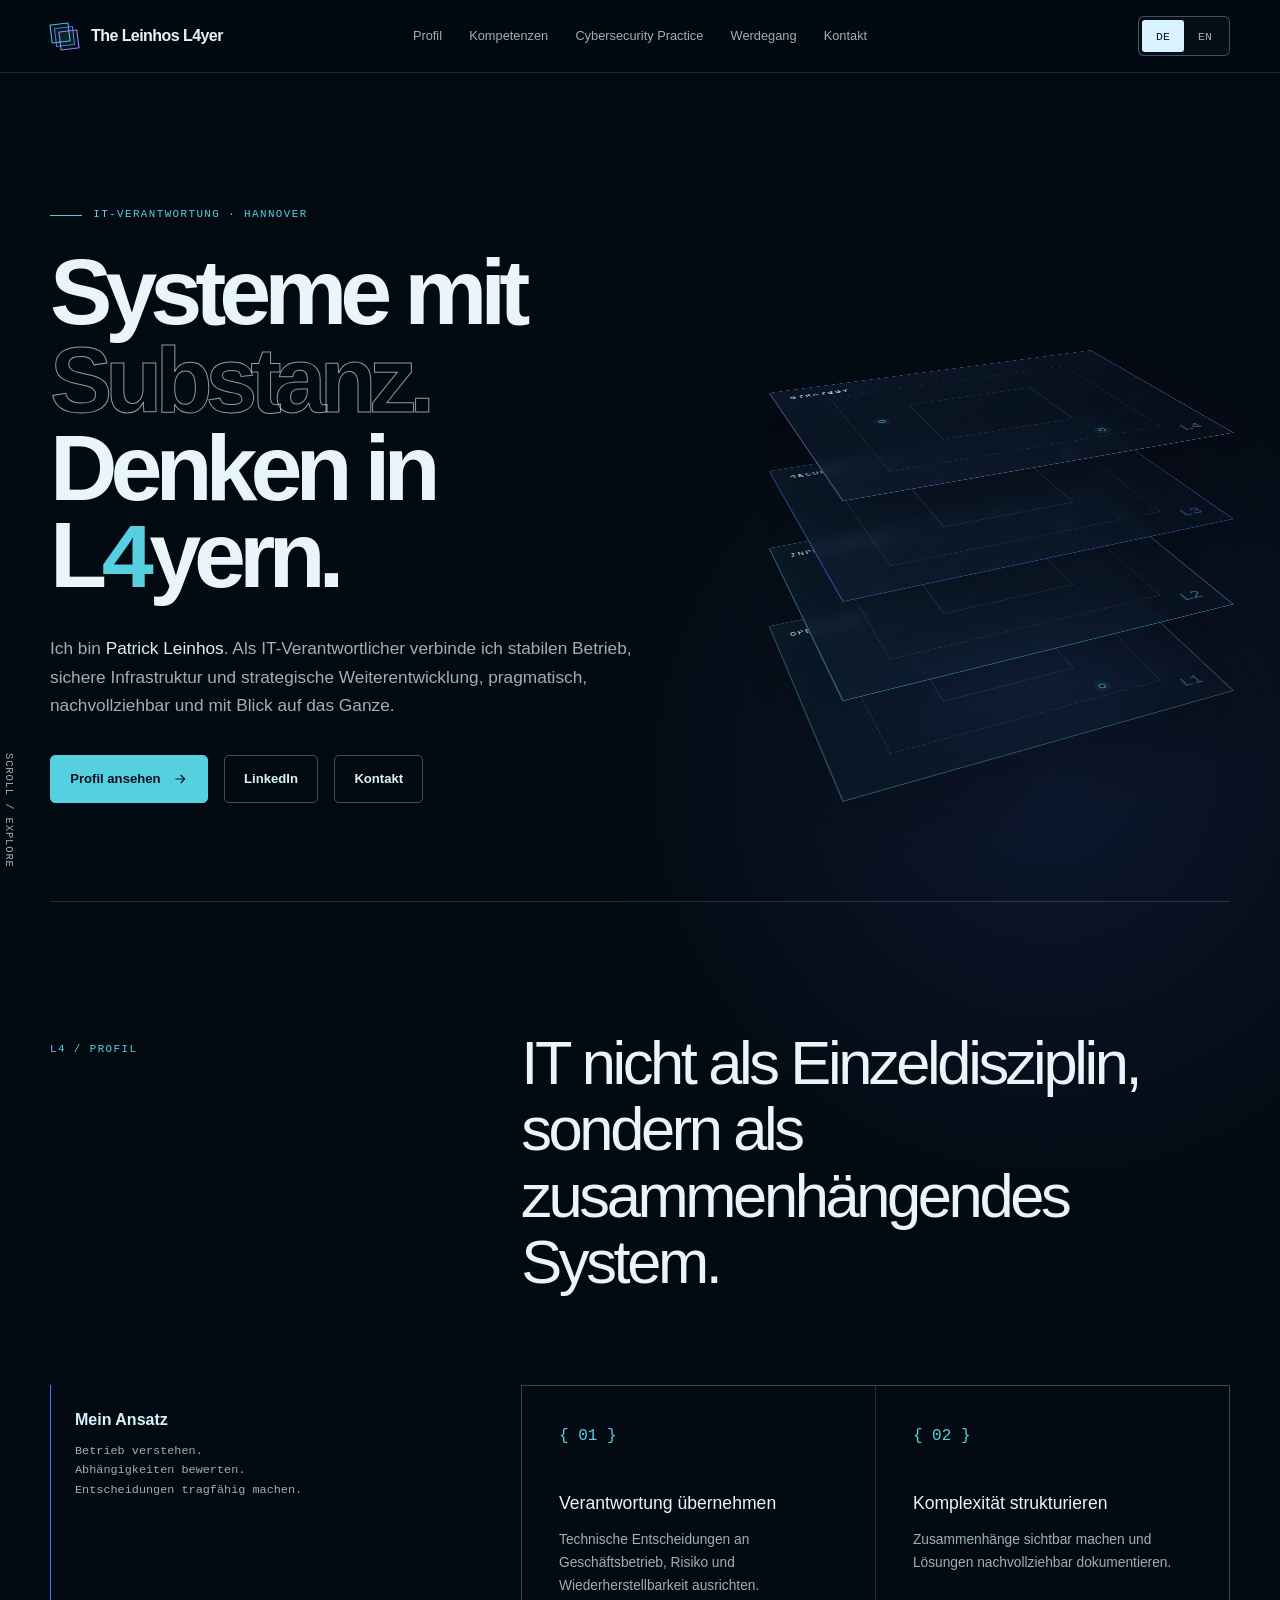
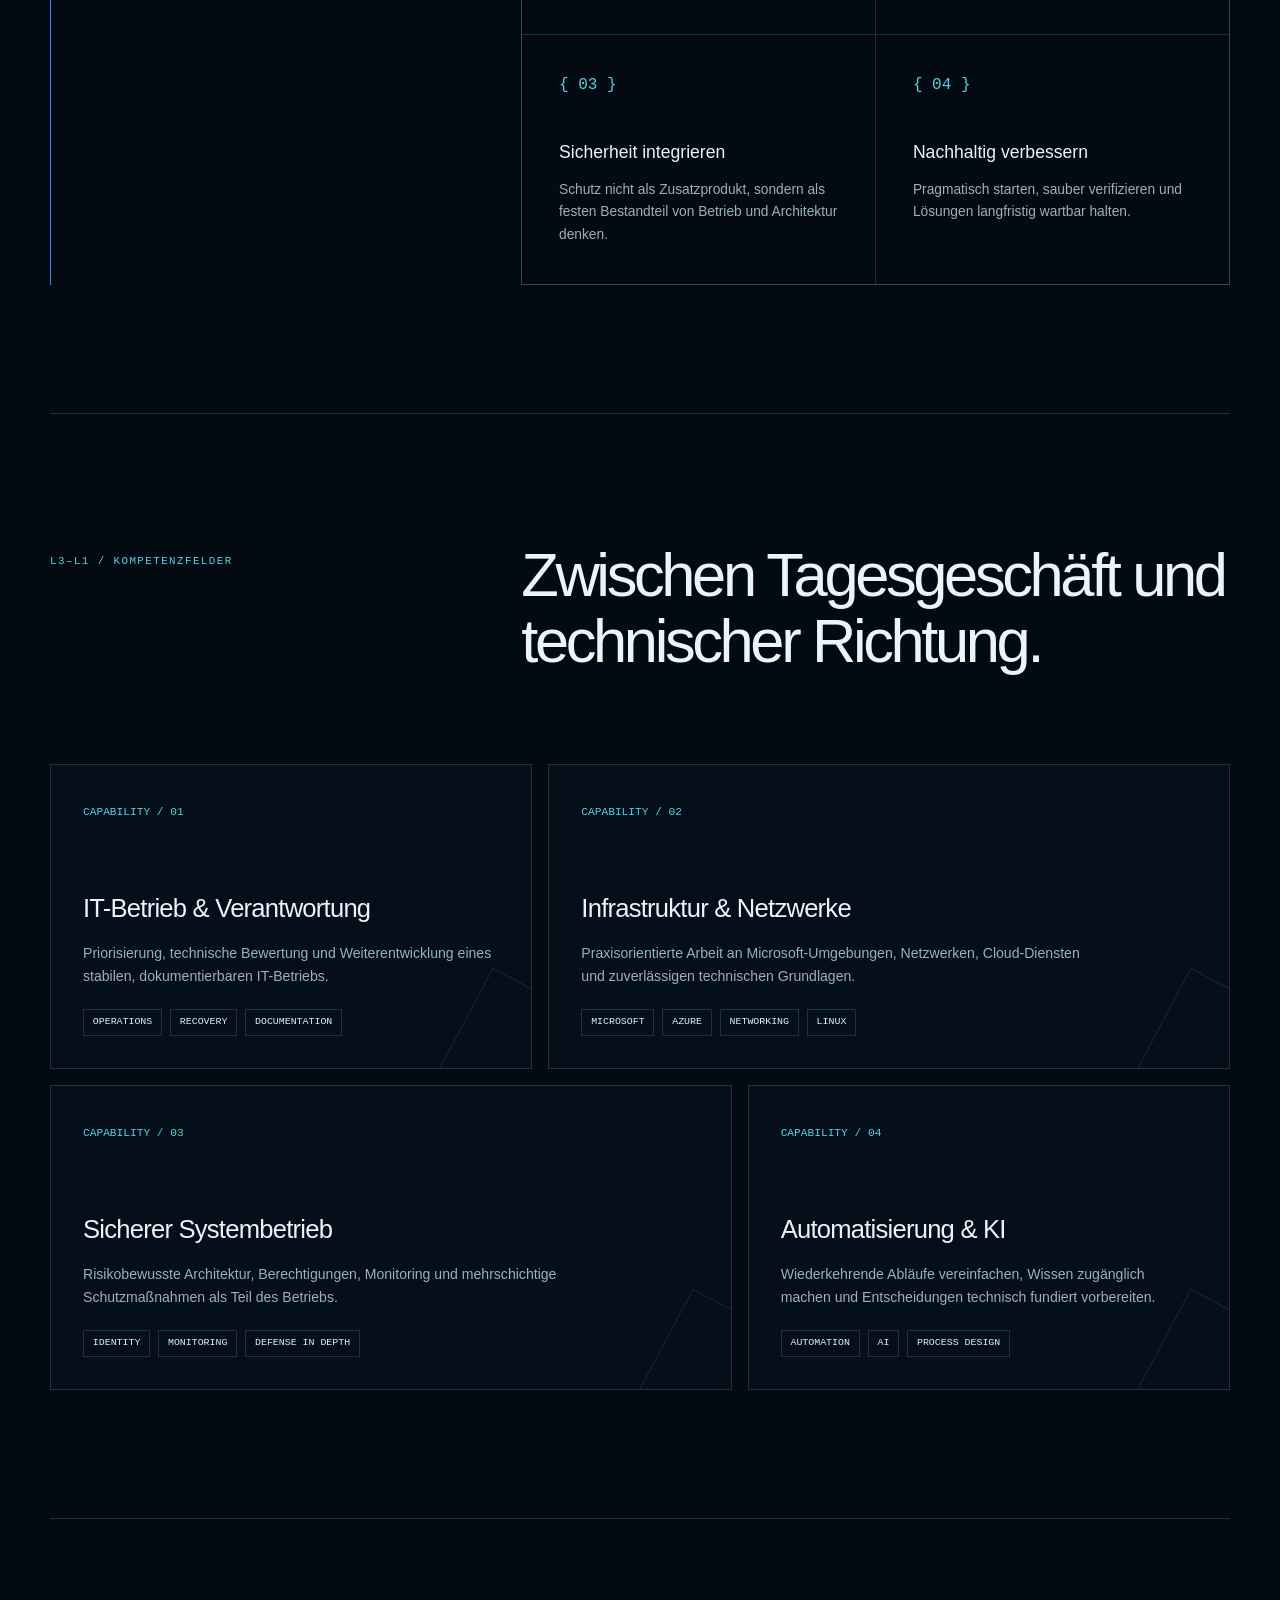
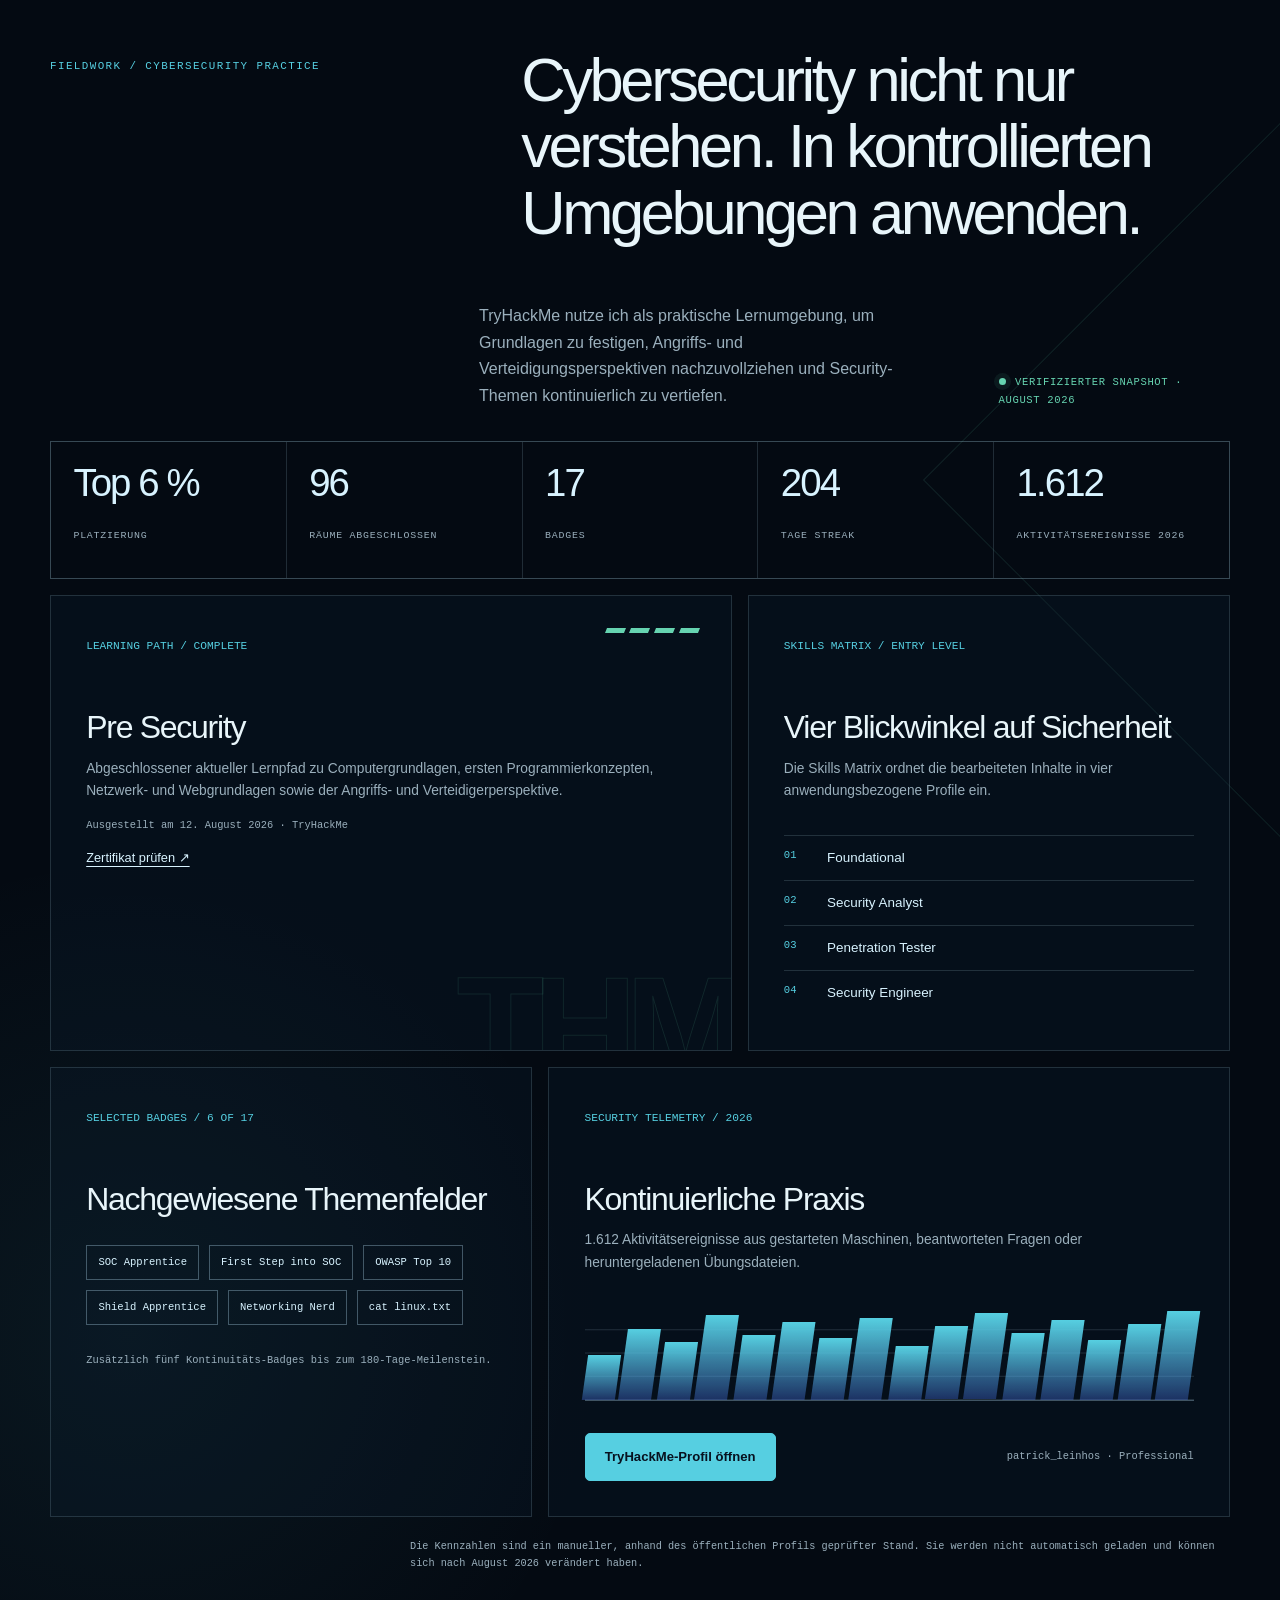
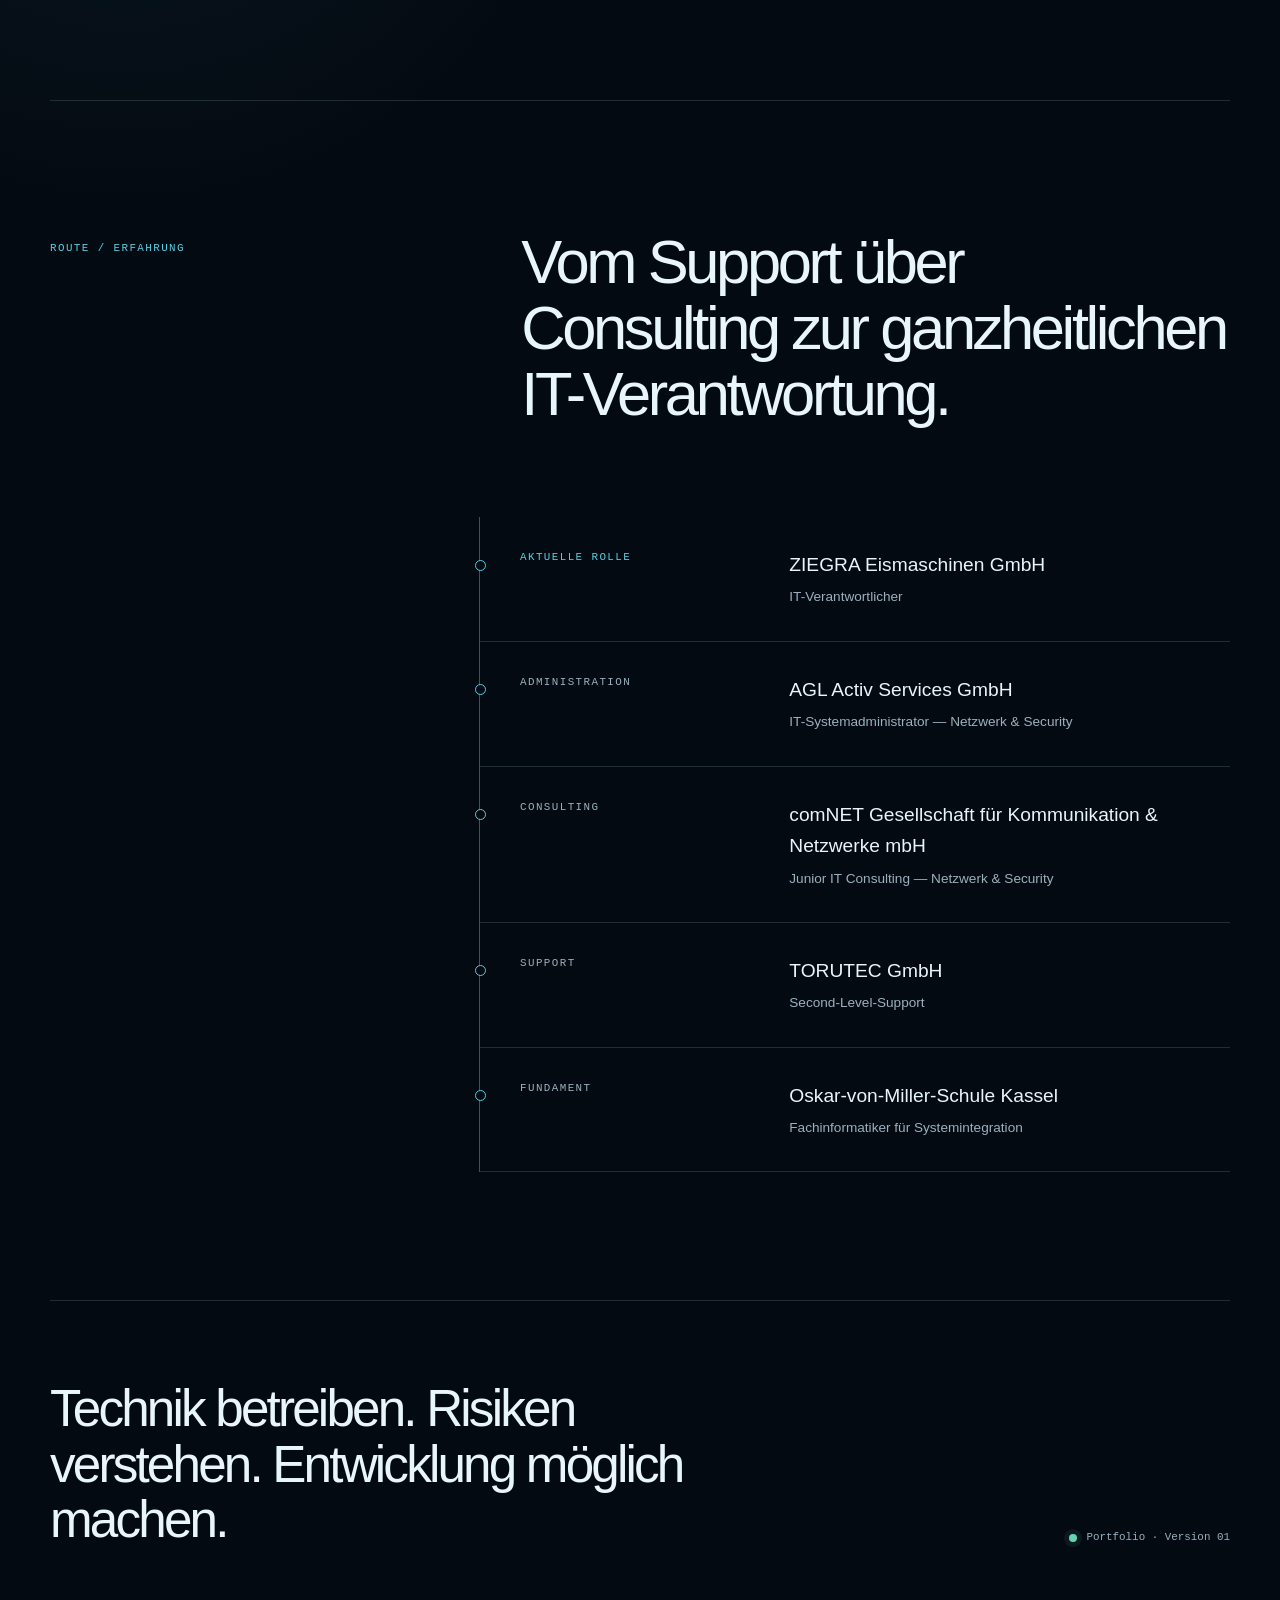
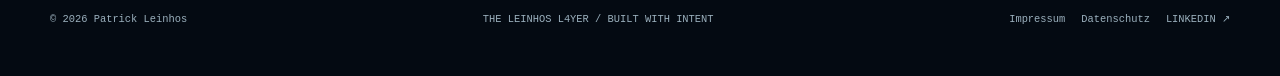
==== commit e22a94ad: "Add Cybersecurity Practice section Add verified TryHackMe metrics, learning path, selected badges, a" ====
--- a/index.html
+++ b/index.html
@@ -22,6 +22,7 @@
       <div class="nav-links">
         <a href="#profil"><span data-lang-content="de">Profil</span><span data-lang-content="en">Profile</span></a>
         <a href="#kompetenzen"><span data-lang-content="de">Kompetenzen</span><span data-lang-content="en">Capabilities</span></a>
+        <a href="#cybersecurity-practice"><span data-lang-content="de">Cybersecurity Practice</span><span data-lang-content="en">Cybersecurity Practice</span></a>
         <a href="#werdegang"><span data-lang-content="de">Werdegang</span><span data-lang-content="en">Experience</span></a>
         <button class="contact-trigger" type="button" data-open-contact><span data-lang-content="de">Kontakt</span><span data-lang-content="en">Contact</span></button>
       </div>
@@ -142,6 +143,92 @@
       </div>
     </section>
 
+    <section class="section practice-section" id="cybersecurity-practice">
+      <div class="section-head reveal">
+        <div class="section-tag">Fieldwork / Cybersecurity Practice</div>
+        <div data-lang-content="de"><h2>Cybersecurity nicht nur verstehen. In kontrollierten Umgebungen anwenden.</h2></div>
+        <div data-lang-content="en"><h2>Not only understanding cybersecurity. Applying it in controlled environments.</h2></div>
+      </div>
+
+      <div class="practice-intro reveal">
+        <div data-lang-content="de">
+          <p>TryHackMe nutze ich als praktische Lernumgebung, um Grundlagen zu festigen, Angriffs- und Verteidigungsperspektiven nachzuvollziehen und Security-Themen kontinuierlich zu vertiefen.</p>
+        </div>
+        <div data-lang-content="en">
+          <p>I use TryHackMe as a hands-on learning environment to consolidate fundamentals, understand offensive and defensive perspectives, and continuously deepen security knowledge.</p>
+        </div>
+        <span class="snapshot"><span data-lang-content="de">Verifizierter Snapshot · August 2026</span><span data-lang-content="en">Verified snapshot · August 2026</span></span>
+      </div>
+
+      <div class="practice-metrics reveal" aria-label="TryHackMe-Kennzahlen, Stand August 2026">
+        <article><strong>Top 6 %</strong><span data-lang-content="de">Platzierung</span><span data-lang-content="en">Placement</span></article>
+        <article><strong>96</strong><span data-lang-content="de">Räume abgeschlossen</span><span data-lang-content="en">Rooms completed</span></article>
+        <article><strong>17</strong><span>Badges</span></article>
+        <article><strong>204</strong><span data-lang-content="de">Tage Streak</span><span data-lang-content="en">Day streak</span></article>
+        <article><strong>1.612</strong><span data-lang-content="de">Aktivitätsereignisse 2026</span><span data-lang-content="en">Activity events in 2026</span></article>
+      </div>
+
+      <div class="practice-grid">
+        <article class="practice-panel path-panel reveal">
+          <span class="card-code">LEARNING PATH / COMPLETE</span>
+          <div class="path-status" aria-hidden="true"><span></span><span></span><span></span><span></span></div>
+          <div data-lang-content="de">
+            <h3>Pre Security</h3>
+            <p>Abgeschlossener aktueller Lernpfad zu Computergrundlagen, ersten Programmierkonzepten, Netzwerk- und Webgrundlagen sowie der Angriffs- und Verteidigerperspektive.</p>
+            <p class="practice-meta">Ausgestellt am 12. August 2026 · TryHackMe</p>
+          </div>
+          <div data-lang-content="en">
+            <h3>Pre Security</h3>
+            <p>Completed current learning path covering computer fundamentals, first programming concepts, networking and web fundamentals, and offensive and defensive perspectives.</p>
+            <p class="practice-meta">Issued 12 August 2026 · TryHackMe</p>
+          </div>
+          <a class="text-link" href="https://tryhackme-certificates.s3-eu-west-1.amazonaws.com/THM-LKZVOWQ8BP.pdf" target="_blank" rel="noopener noreferrer"><span data-lang-content="de">Zertifikat prüfen ↗</span><span data-lang-content="en">Verify certificate ↗</span></a>
+        </article>
+
+        <article class="practice-panel skills-panel reveal">
+          <span class="card-code">SKILLS MATRIX / ENTRY LEVEL</span>
+          <div data-lang-content="de"><h3>Vier Blickwinkel auf Sicherheit</h3><p>Die Skills Matrix ordnet die bearbeiteten Inhalte in vier anwendungsbezogene Profile ein.</p></div>
+          <div data-lang-content="en"><h3>Four perspectives on security</h3><p>The skills matrix organises completed content into four application-oriented profiles.</p></div>
+          <ul class="skill-routes">
+            <li><span>01</span>Foundational</li>
+            <li><span>02</span>Security Analyst</li>
+            <li><span>03</span>Penetration Tester</li>
+            <li><span>04</span>Security Engineer</li>
+          </ul>
+        </article>
+
+        <article class="practice-panel badges-panel reveal">
+          <span class="card-code">SELECTED BADGES / 6 OF 17</span>
+          <div data-lang-content="de"><h3>Nachgewiesene Themenfelder</h3></div>
+          <div data-lang-content="en"><h3>Demonstrated subject areas</h3></div>
+          <div class="badge-list">
+            <span>SOC Apprentice</span>
+            <span>First Step into SOC</span>
+            <span>OWASP Top 10</span>
+            <span>Shield Apprentice</span>
+            <span>Networking Nerd</span>
+            <span>cat linux.txt</span>
+          </div>
+          <p class="practice-meta"><span data-lang-content="de">Zusätzlich fünf Kontinuitäts-Badges bis zum 180-Tage-Meilenstein.</span><span data-lang-content="en">Plus five consistency badges up to the 180-day milestone.</span></p>
+        </article>
+
+        <article class="practice-panel telemetry-panel reveal">
+          <span class="card-code">SECURITY TELEMETRY / 2026</span>
+          <div data-lang-content="de"><h3>Kontinuierliche Praxis</h3><p>1.612 Aktivitätsereignisse aus gestarteten Maschinen, beantworteten Fragen oder heruntergeladenen Übungsdateien.</p></div>
+          <div data-lang-content="en"><h3>Continuous practice</h3><p>1,612 activity events from launched machines, answered questions, or downloaded lab files.</p></div>
+          <div class="activity-line" aria-hidden="true">
+            <i style="--h:48%"></i><i style="--h:76%"></i><i style="--h:62%"></i><i style="--h:91%"></i><i style="--h:70%"></i><i style="--h:84%"></i><i style="--h:67%"></i><i style="--h:88%"></i><i style="--h:58%"></i><i style="--h:79%"></i><i style="--h:93%"></i><i style="--h:72%"></i><i style="--h:86%"></i><i style="--h:64%"></i><i style="--h:82%"></i><i style="--h:96%"></i>
+          </div>
+          <div class="practice-actions">
+            <a class="button" href="https://tryhackme.com/p/patrick_leinhos" target="_blank" rel="noopener noreferrer"><span data-lang-content="de">TryHackMe-Profil öffnen</span><span data-lang-content="en">Open TryHackMe profile</span></a>
+            <span class="practice-meta">patrick_leinhos · Professional</span>
+          </div>
+        </article>
+      </div>
+
+      <p class="practice-disclaimer reveal"><span data-lang-content="de">Die Kennzahlen sind ein manueller, anhand des öffentlichen Profils geprüfter Stand. Sie werden nicht automatisch geladen und können sich nach August 2026 verändert haben.</span><span data-lang-content="en">The figures are a manually verified snapshot of the public profile. They are not loaded automatically and may have changed since August 2026.</span></p>
+    </section>
+
     <section class="section" id="werdegang">
       <div class="section-head reveal">
         <div class="section-tag">Route / Erfahrung</div>
--- a/styles.css
+++ b/styles.css
@@ -409,6 +409,89 @@
     .tech-tags { display: flex; flex-wrap: wrap; gap: 0.5rem; margin-top: 1.3rem; }
     .tech-tags span { padding: 0.25rem 0.55rem; border: 1px solid var(--line); color: var(--ice); font-family: "Cascadia Code", "Segoe UI Mono", Consolas, monospace; font-size: 0.62rem; }
 
+    .practice-section { position: relative; }
+    .practice-section::before {
+      content: "";
+      position: absolute;
+      width: 34rem;
+      height: 34rem;
+      right: -22rem;
+      top: 18rem;
+      border: 1px solid rgba(102, 211, 176, 0.12);
+      transform: rotate(45deg);
+      pointer-events: none;
+    }
+    .practice-intro {
+      display: grid;
+      grid-template-columns: 1.3fr 0.7fr;
+      gap: clamp(2rem, 7vw, 7rem);
+      align-items: end;
+      margin: -2rem 0 2rem calc(35% + 1rem);
+    }
+    .practice-intro p { max-width: 720px; margin: 0; color: var(--muted); }
+    .snapshot {
+      justify-self: end;
+      color: var(--success);
+      font-family: "Cascadia Code", "Segoe UI Mono", Consolas, monospace;
+      font-size: 0.66rem;
+      letter-spacing: 0.06em;
+      text-transform: uppercase;
+    }
+    .snapshot::before { content: ""; display: inline-block; width: 7px; height: 7px; margin-right: 0.6rem; border-radius: 50%; background: var(--success); box-shadow: 0 0 0 5px rgba(102, 211, 176, 0.08); }
+    .practice-metrics {
+      display: grid;
+      grid-template-columns: repeat(5, minmax(0, 1fr));
+      border: 1px solid var(--line);
+      background: var(--line);
+      gap: 1px;
+      margin-bottom: 1rem;
+    }
+    .practice-metrics article { min-height: 136px; padding: 1.4rem; background: var(--ink-deep); }
+    .practice-metrics strong { display: block; margin-bottom: 1.1rem; color: var(--ice); font-size: clamp(1.5rem, 3vw, 2.4rem); line-height: 1; letter-spacing: -0.05em; font-weight: 500; }
+    .practice-metrics span { color: var(--muted); font-family: "Cascadia Code", "Segoe UI Mono", Consolas, monospace; font-size: 0.62rem; text-transform: uppercase; letter-spacing: 0.08em; }
+    .practice-grid { display: grid; grid-template-columns: repeat(12, 1fr); gap: 1rem; }
+    .practice-panel {
+      position: relative;
+      min-height: 330px;
+      padding: clamp(1.5rem, 3vw, 2.2rem);
+      border: 1px solid var(--line);
+      background: rgba(13, 29, 48, 0.28);
+      overflow: hidden;
+    }
+    .practice-panel h3 { margin: 3.3rem 0 0.75rem; font-size: clamp(1.35rem, 2.5vw, 2rem); line-height: 1.1; letter-spacing: -0.04em; font-weight: 500; }
+    .practice-panel p { color: var(--muted); font-size: 0.86rem; }
+    .path-panel { grid-column: span 7; }
+    .skills-panel { grid-column: span 5; }
+    .badges-panel { grid-column: span 5; }
+    .telemetry-panel { grid-column: span 7; }
+    .path-panel::after {
+      content: "THM";
+      position: absolute;
+      right: -0.2rem;
+      bottom: -3.2rem;
+      color: transparent;
+      -webkit-text-stroke: 1px rgba(102, 211, 176, 0.12);
+      font-size: 9rem;
+      line-height: 1;
+      font-weight: 700;
+      letter-spacing: -0.08em;
+      pointer-events: none;
+    }
+    .path-status { position: absolute; top: 2rem; right: 2rem; display: flex; gap: 0.35rem; }
+    .path-status span { width: 19px; height: 5px; background: var(--success); transform: skewX(-22deg); }
+    .practice-meta { color: var(--muted); font-family: "Cascadia Code", "Segoe UI Mono", Consolas, monospace; font-size: 0.65rem !important; }
+    .text-link { position: relative; z-index: 1; color: var(--ice); text-underline-offset: 0.3em; font-size: 0.8rem; }
+    .text-link:hover { color: var(--cyan); }
+    .skill-routes { margin: 2rem 0 0; padding: 0; list-style: none; }
+    .skill-routes li { display: grid; grid-template-columns: 2rem 1fr; gap: 0.7rem; padding: 0.68rem 0; border-top: 1px solid var(--line); color: var(--ice); font-size: 0.84rem; }
+    .skill-routes li span { color: var(--cyan); font-family: "Cascadia Code", "Segoe UI Mono", Consolas, monospace; font-size: 0.66rem; }
+    .badge-list { display: flex; flex-wrap: wrap; gap: 0.6rem; margin: 1.7rem 0; }
+    .badge-list span { padding: 0.5rem 0.7rem; border: 1px solid var(--line-strong); color: var(--ice); font-family: "Cascadia Code", "Segoe UI Mono", Consolas, monospace; font-size: 0.66rem; }
+    .activity-line { height: 94px; margin: 2rem 0; display: flex; align-items: end; gap: 0.35rem; border-bottom: 1px solid var(--line-strong); background-image: linear-gradient(to top, var(--line) 1px, transparent 1px); background-size: 100% 25%; }
+    .activity-line i { flex: 1; height: var(--h); min-width: 5px; background: linear-gradient(to top, rgba(77, 124, 254, 0.32), var(--cyan)); transform: skewX(-8deg); }
+    .practice-actions { display: flex; flex-wrap: wrap; align-items: center; justify-content: space-between; gap: 1rem; }
+    .practice-disclaimer { max-width: 820px; margin: 1.3rem 0 0 auto; color: var(--muted); font-family: "Cascadia Code", "Segoe UI Mono", Consolas, monospace; font-size: 0.64rem; }
+
     .career-list { margin-left: calc(35% + 1rem); border-left: 1px solid var(--line-strong); }
     .career-item {
       position: relative;
@@ -586,6 +669,10 @@
       .section-head, .profile-grid { grid-template-columns: 1fr; }
       .profile-aside { max-width: 440px; }
       .competence-card, .competence-card:nth-child(n) { grid-column: span 6; }
+      .practice-intro { grid-template-columns: 1fr; margin-left: 0; }
+      .snapshot { justify-self: start; }
+      .practice-metrics { grid-template-columns: repeat(3, minmax(0, 1fr)); }
+      .path-panel, .skills-panel, .badges-panel, .telemetry-panel { grid-column: span 6; }
       .career-list { margin-left: 0; }
       .career-item { grid-template-columns: 0.7fr 1.3fr; }
     }
@@ -603,6 +690,11 @@
       .principle { min-height: auto; }
       .principle .symbol { margin-bottom: 1.8rem; }
       .competence-card, .competence-card:nth-child(n) { grid-column: 1 / -1; min-height: 250px; }
+      .practice-metrics { grid-template-columns: repeat(2, minmax(0, 1fr)); }
+      .practice-metrics article:last-child { grid-column: 1 / -1; }
+      .path-panel, .skills-panel, .badges-panel, .telemetry-panel { grid-column: 1 / -1; min-height: auto; }
+      .path-status { top: 1.6rem; right: 1.4rem; }
+      .practice-actions { align-items: flex-start; flex-direction: column; }
       .contact-form { grid-template-columns: 1fr; }
       .form-field.full { grid-column: 1; }
       .career-list { border-left: 0; }
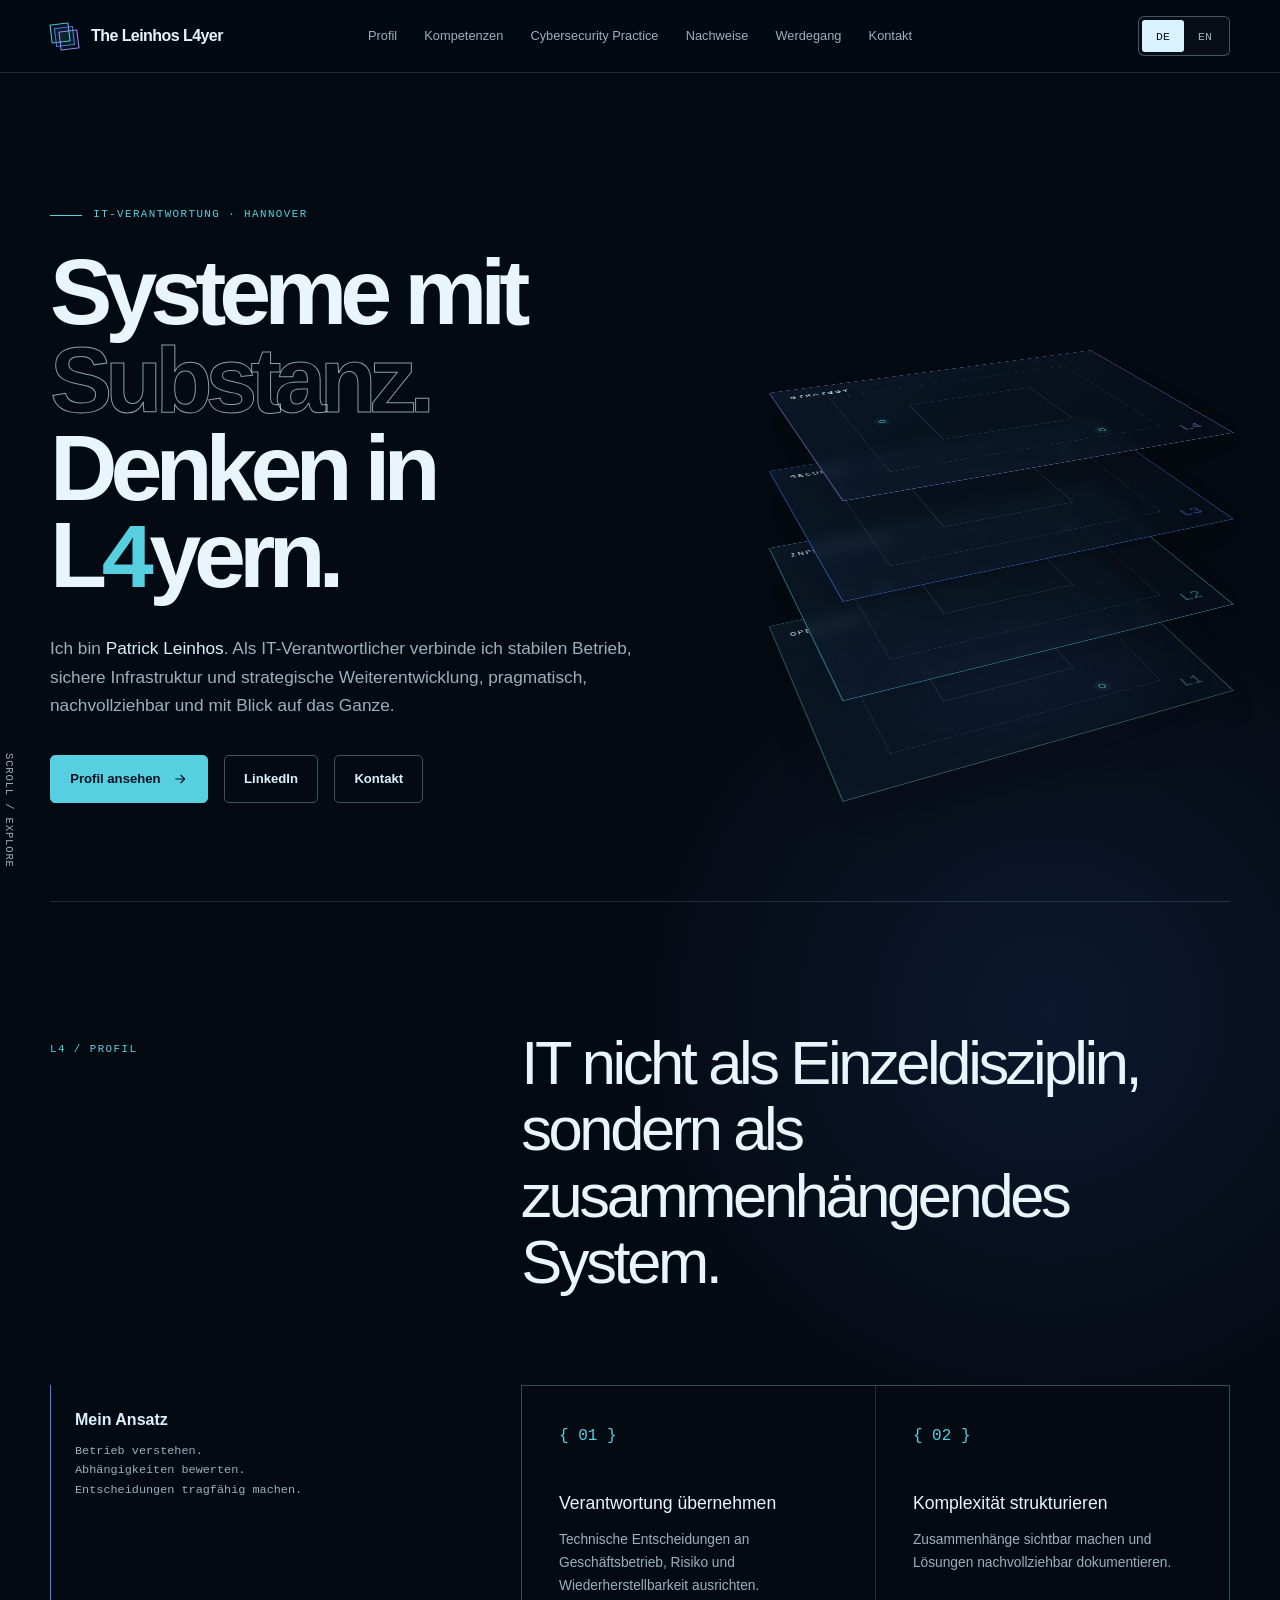
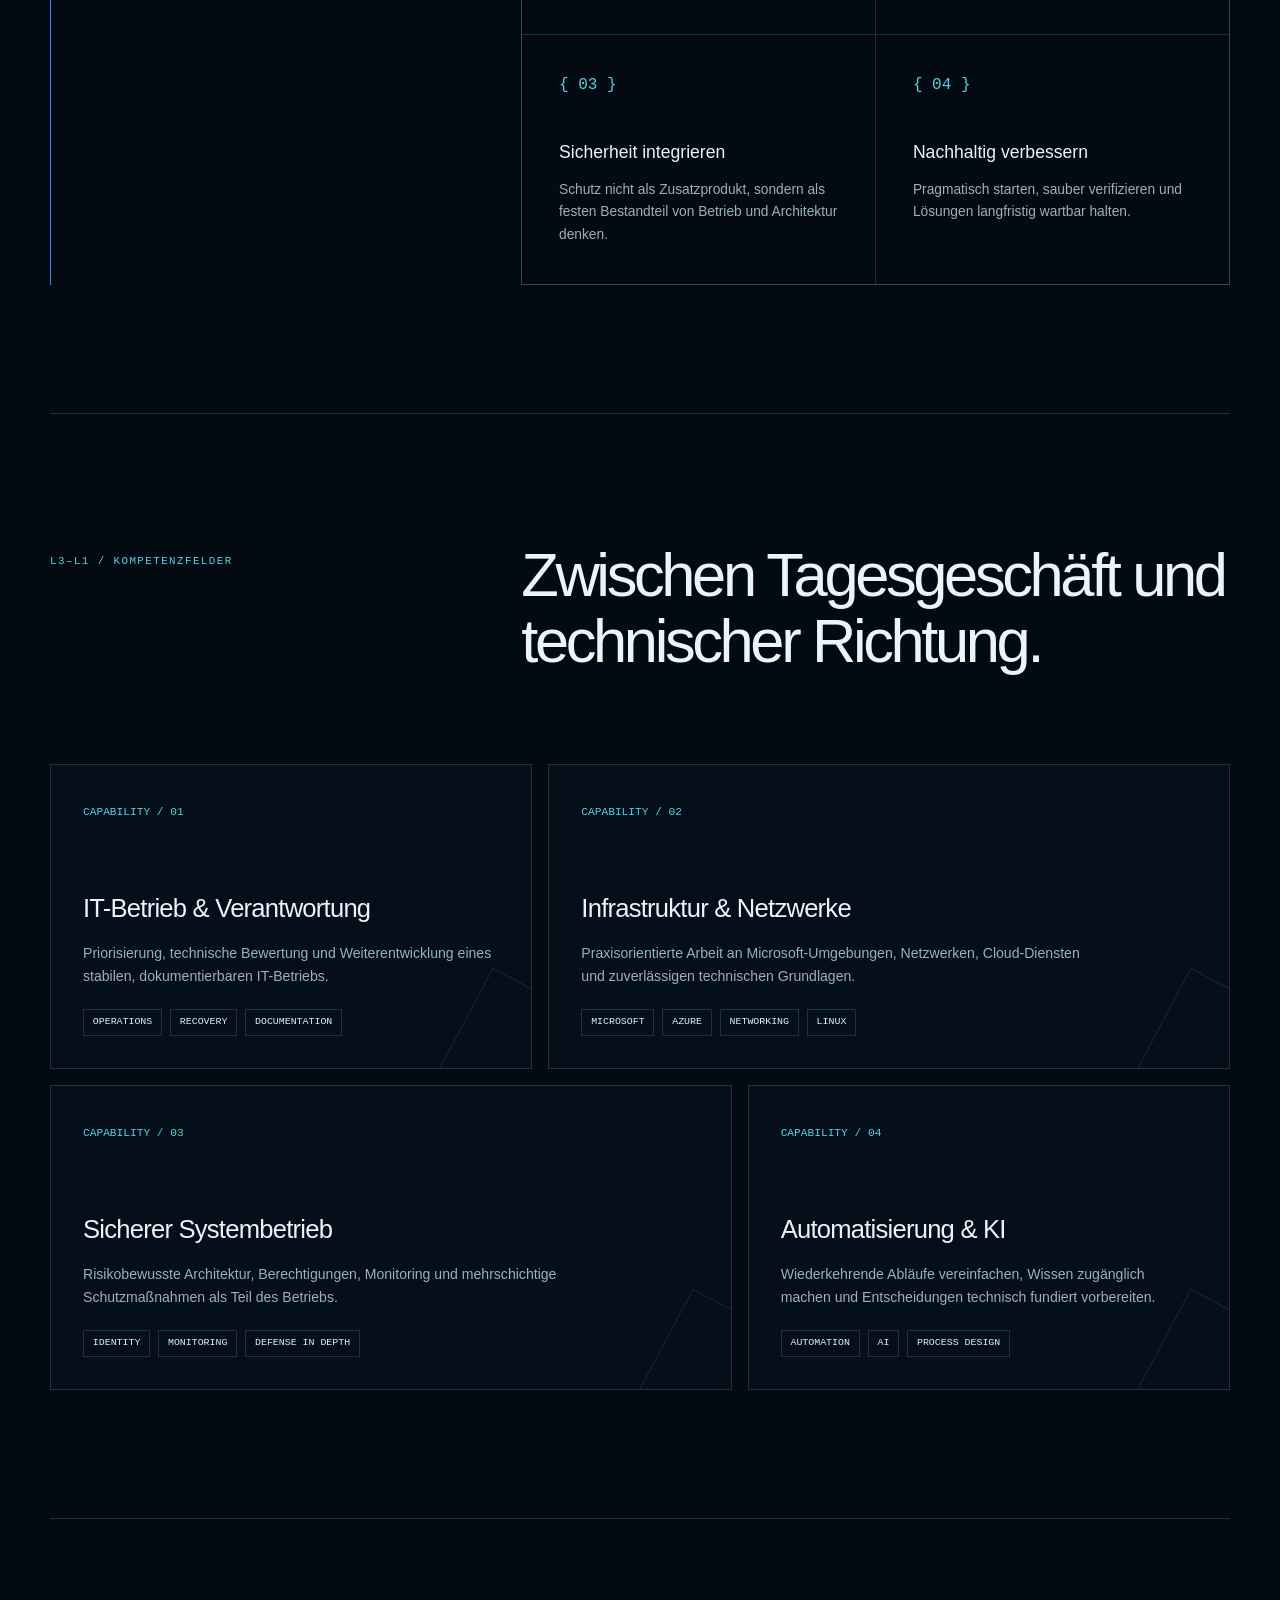
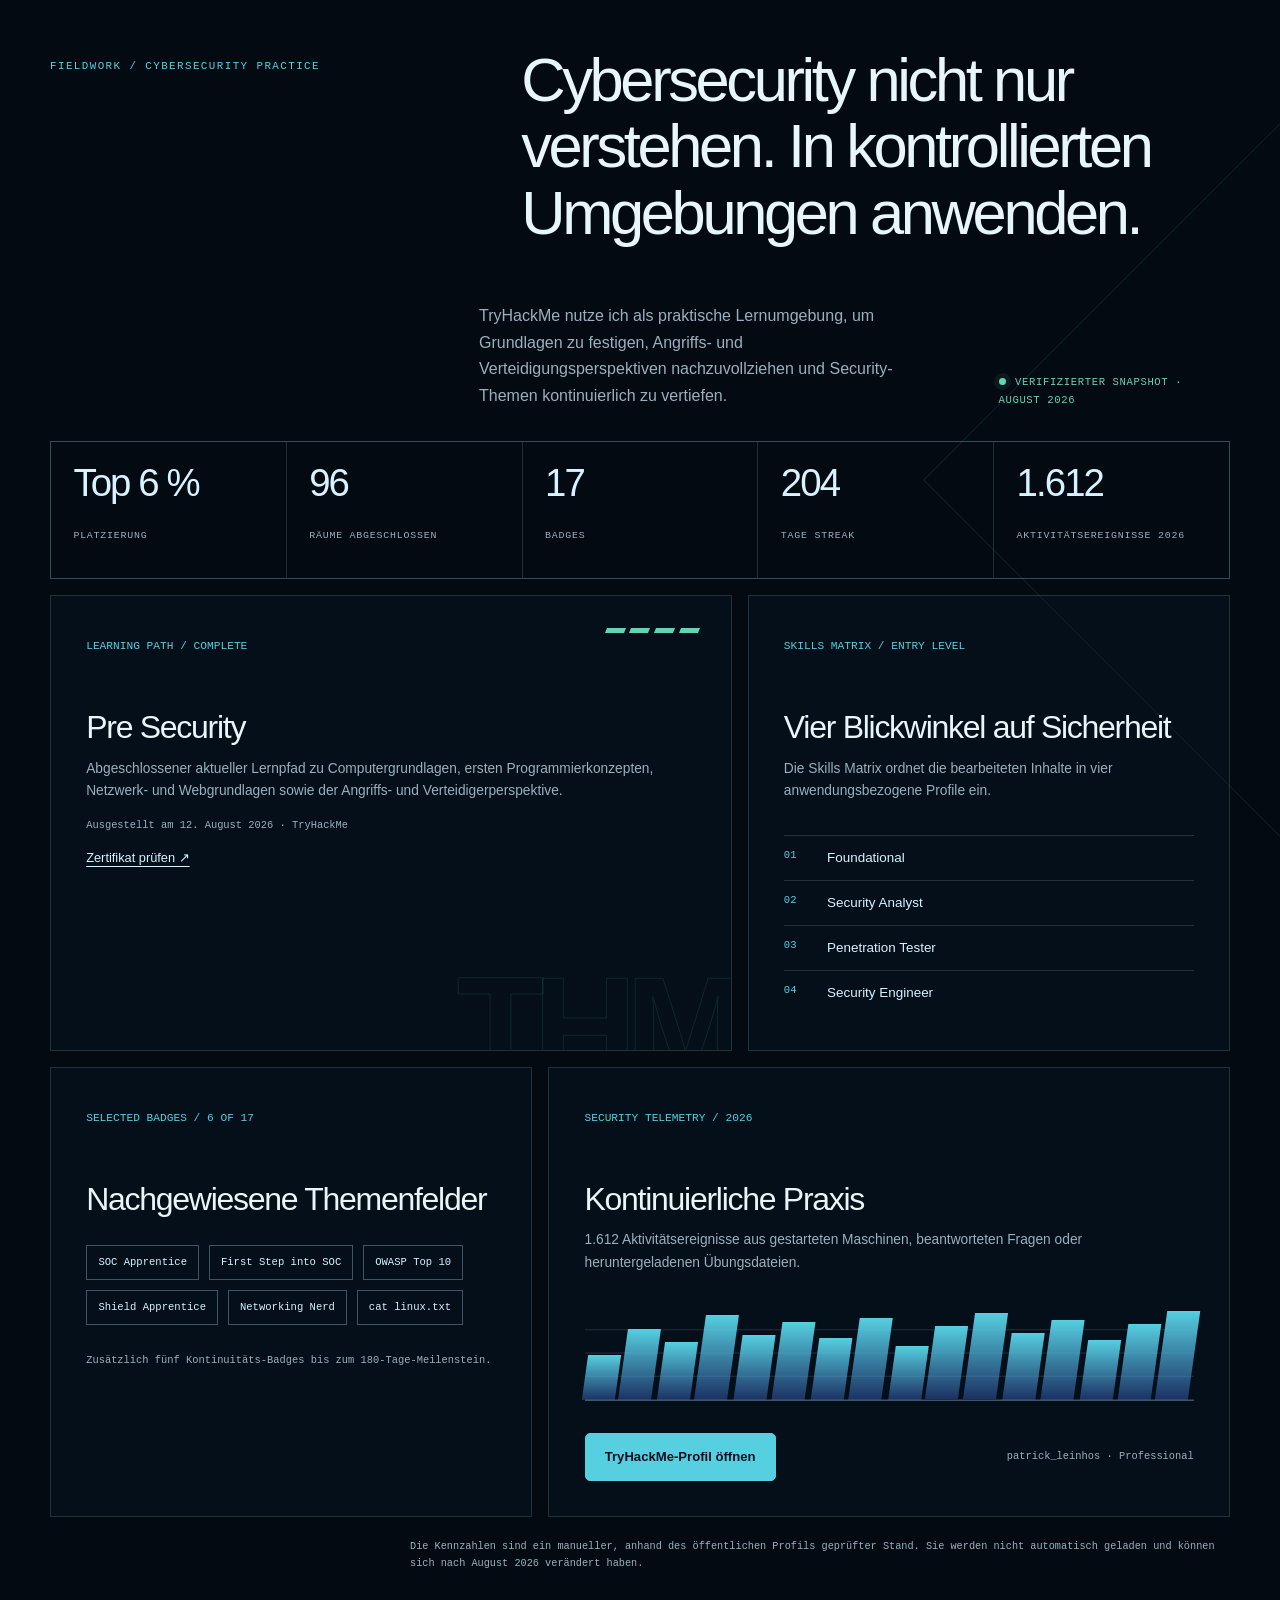
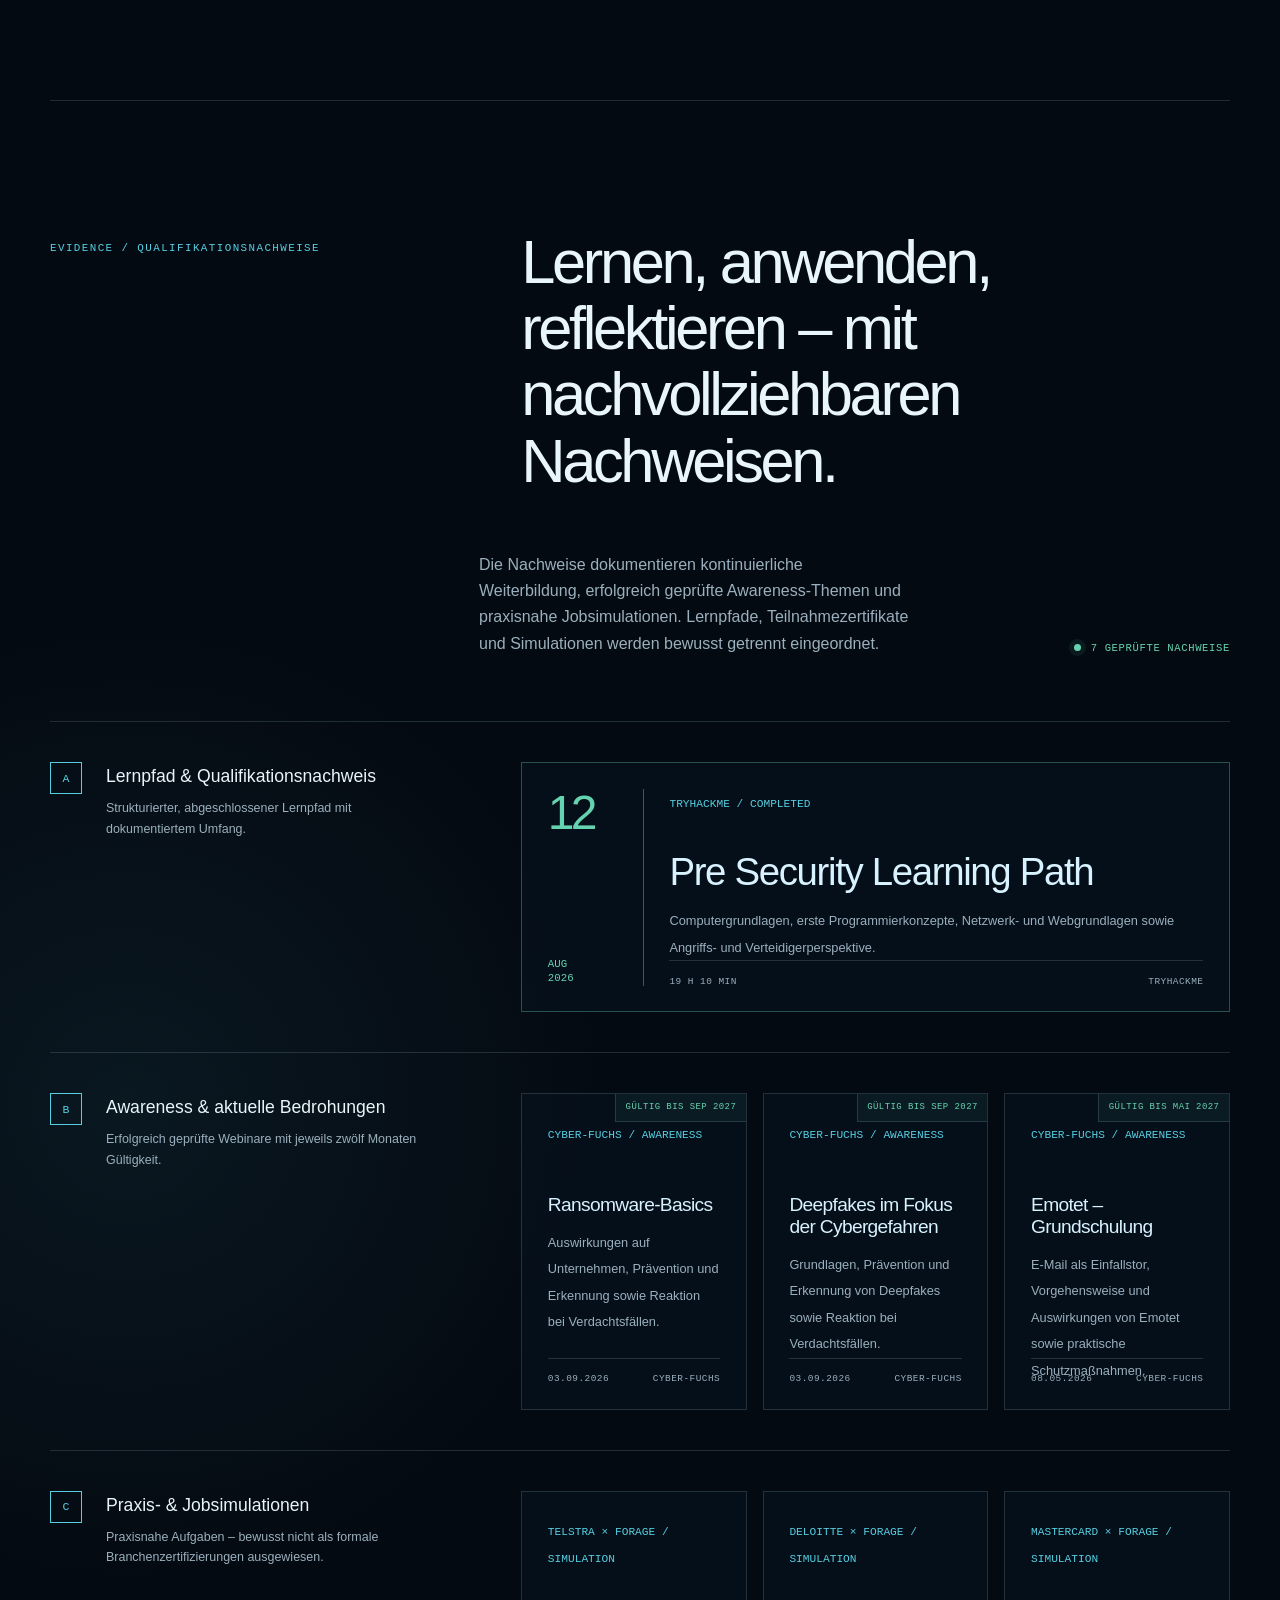
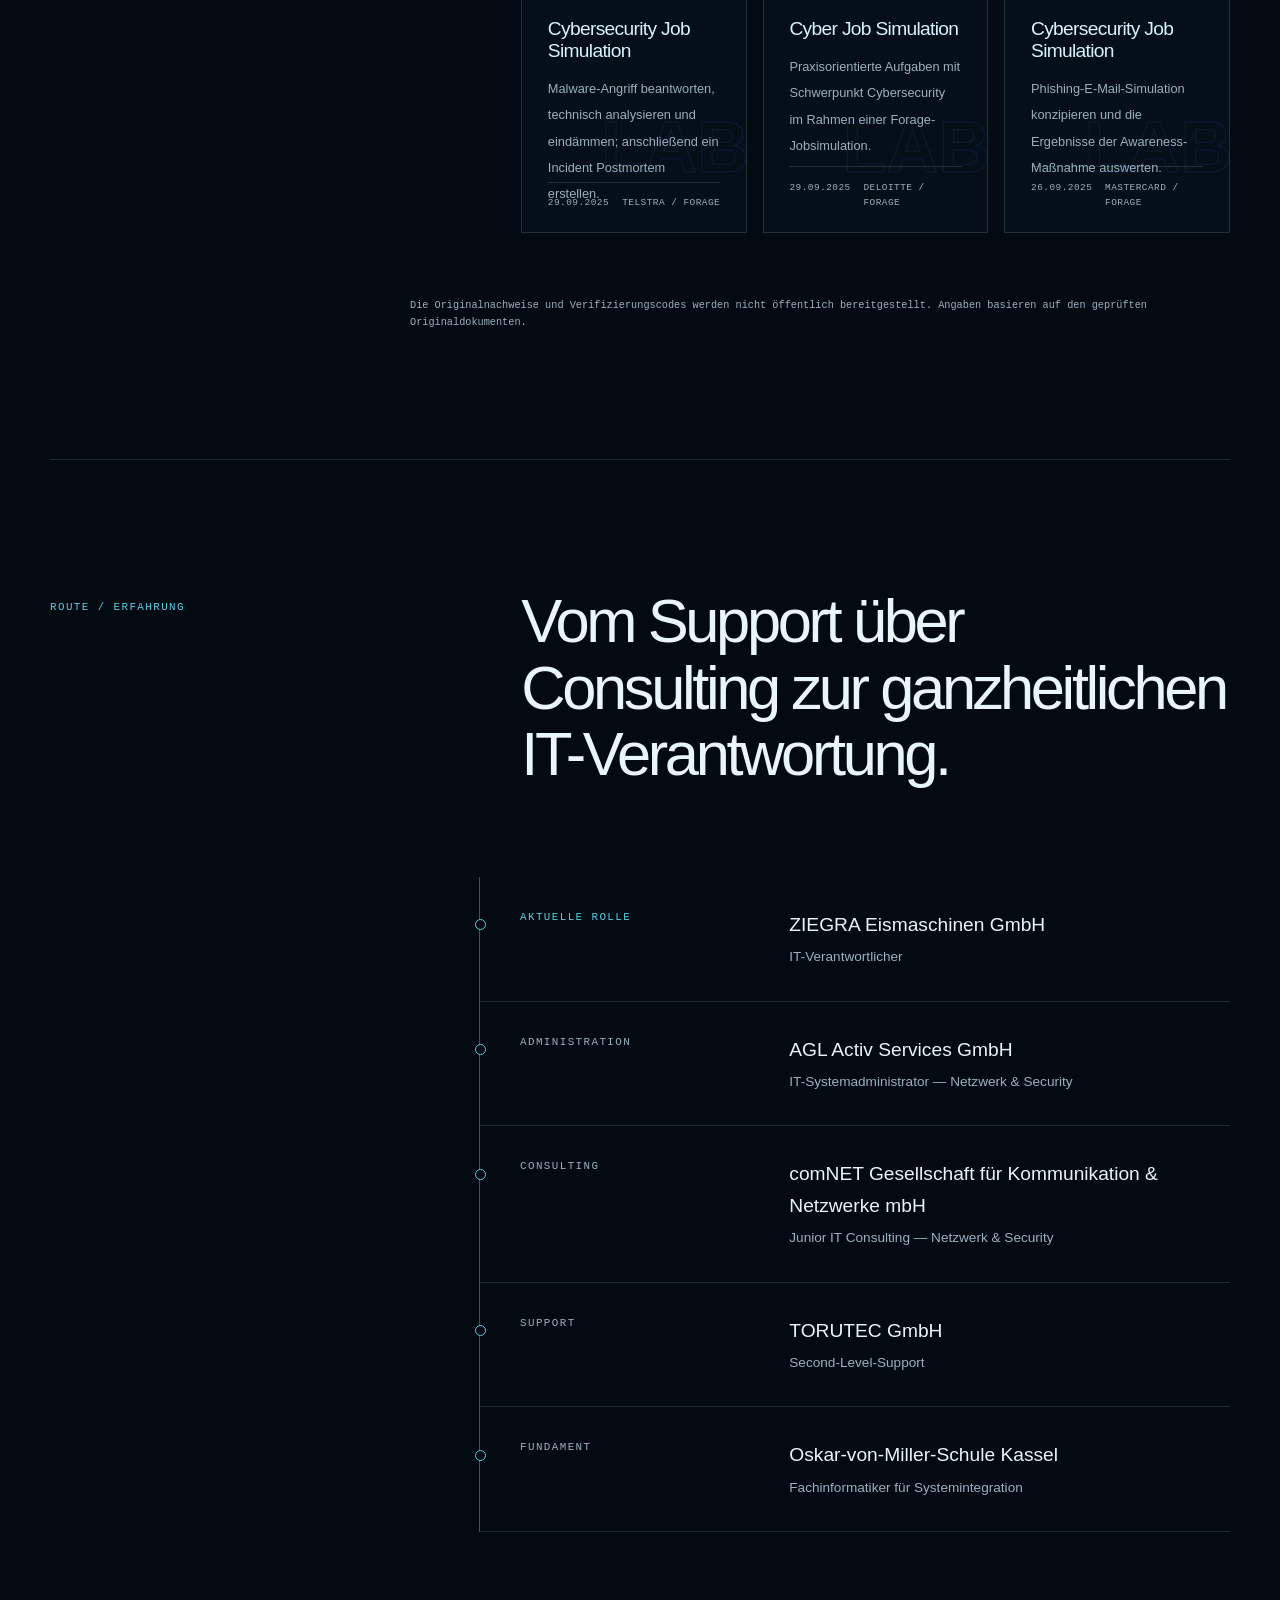
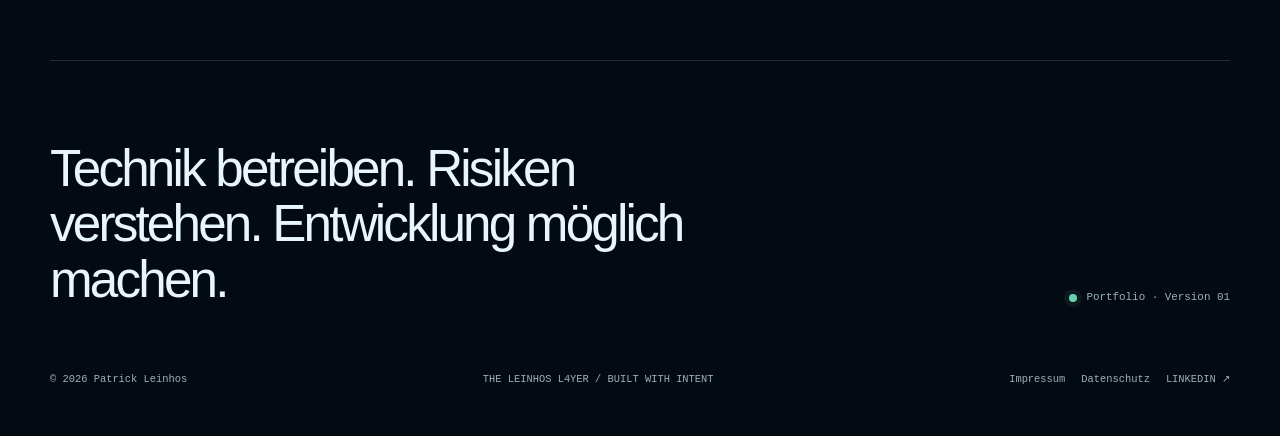
==== commit 34ddf196: "Add credentials and training evidence section Add reviewed learning path, awareness certificates and" ====
--- a/index.html
+++ b/index.html
@@ -23,6 +23,7 @@
         <a href="#profil"><span data-lang-content="de">Profil</span><span data-lang-content="en">Profile</span></a>
         <a href="#kompetenzen"><span data-lang-content="de">Kompetenzen</span><span data-lang-content="en">Capabilities</span></a>
         <a href="#cybersecurity-practice"><span data-lang-content="de">Cybersecurity Practice</span><span data-lang-content="en">Cybersecurity Practice</span></a>
+        <a href="#nachweise"><span data-lang-content="de">Nachweise</span><span data-lang-content="en">Credentials</span></a>
         <a href="#werdegang"><span data-lang-content="de">Werdegang</span><span data-lang-content="en">Experience</span></a>
         <button class="contact-trigger" type="button" data-open-contact><span data-lang-content="de">Kontakt</span><span data-lang-content="en">Contact</span></button>
       </div>
@@ -229,6 +230,111 @@
       <p class="practice-disclaimer reveal"><span data-lang-content="de">Die Kennzahlen sind ein manueller, anhand des öffentlichen Profils geprüfter Stand. Sie werden nicht automatisch geladen und können sich nach August 2026 verändert haben.</span><span data-lang-content="en">The figures are a manually verified snapshot of the public profile. They are not loaded automatically and may have changed since August 2026.</span></p>
     </section>
 
+    <section class="section credentials-section" id="nachweise">
+      <div class="section-head reveal">
+        <div class="section-tag">Evidence / Qualifikationsnachweise</div>
+        <div data-lang-content="de"><h2>Lernen, anwenden, reflektieren – mit nachvollziehbaren Nachweisen.</h2></div>
+        <div data-lang-content="en"><h2>Learning, applying and reflecting — supported by traceable evidence.</h2></div>
+      </div>
+
+      <div class="credentials-intro reveal">
+        <div data-lang-content="de"><p>Die Nachweise dokumentieren kontinuierliche Weiterbildung, erfolgreich geprüfte Awareness-Themen und praxisnahe Jobsimulationen. Lernpfade, Teilnahmezertifikate und Simulationen werden bewusst getrennt eingeordnet.</p></div>
+        <div data-lang-content="en"><p>The evidence documents continuous learning, successfully assessed awareness topics and practical job simulations. Learning paths, participation certificates and simulations are deliberately classified separately.</p></div>
+        <span class="snapshot"><span data-lang-content="de">7 geprüfte Nachweise</span><span data-lang-content="en">7 reviewed credentials</span></span>
+      </div>
+
+      <div class="credential-group reveal">
+        <div class="credential-group-head">
+          <span class="credential-index">A</span>
+          <div>
+            <div data-lang-content="de"><h3>Lernpfad & Qualifikationsnachweis</h3><p>Strukturierter, abgeschlossener Lernpfad mit dokumentiertem Umfang.</p></div>
+            <div data-lang-content="en"><h3>Learning path & qualification evidence</h3><p>Structured, completed learning path with documented duration.</p></div>
+          </div>
+        </div>
+        <article class="credential-card credential-featured">
+          <div class="credential-date"><span>12</span><small>AUG<br />2026</small></div>
+          <div>
+            <span class="card-code">TRYHACKME / COMPLETED</span>
+            <h4>Pre Security Learning Path</h4>
+            <p data-lang-content="de">Computergrundlagen, erste Programmierkonzepte, Netzwerk- und Webgrundlagen sowie Angriffs- und Verteidigerperspektive.</p>
+            <p data-lang-content="en">Computer fundamentals, first programming concepts, networking and web fundamentals, plus offensive and defensive perspectives.</p>
+            <div class="credential-meta"><span>19 h 10 min</span><span>TryHackMe</span></div>
+          </div>
+        </article>
+      </div>
+
+      <div class="credential-group reveal">
+        <div class="credential-group-head">
+          <span class="credential-index">B</span>
+          <div>
+            <div data-lang-content="de"><h3>Awareness & aktuelle Bedrohungen</h3><p>Erfolgreich geprüfte Webinare mit jeweils zwölf Monaten Gültigkeit.</p></div>
+            <div data-lang-content="en"><h3>Awareness & current threats</h3><p>Successfully assessed webinars, each valid for twelve months.</p></div>
+          </div>
+        </div>
+        <div class="credential-cards three">
+          <article class="credential-card">
+            <div class="credential-state valid"><span data-lang-content="de">Gültig bis Sep 2027</span><span data-lang-content="en">Valid until Sep 2027</span></div>
+            <span class="card-code">CYBER-FUCHS / AWARENESS</span>
+            <h4>Ransomware-Basics</h4>
+            <p data-lang-content="de">Auswirkungen auf Unternehmen, Prävention und Erkennung sowie Reaktion bei Verdachtsfällen.</p>
+            <p data-lang-content="en">Business impact, prevention and detection, and response to suspected incidents.</p>
+            <div class="credential-meta"><span>03.09.2026</span><span>Cyber-Fuchs</span></div>
+          </article>
+          <article class="credential-card">
+            <div class="credential-state valid"><span data-lang-content="de">Gültig bis Sep 2027</span><span data-lang-content="en">Valid until Sep 2027</span></div>
+            <span class="card-code">CYBER-FUCHS / AWARENESS</span>
+            <h4><span data-lang-content="de">Deepfakes im Fokus der Cybergefahren</span><span data-lang-content="en">Deepfakes as a cyber threat</span></h4>
+            <p data-lang-content="de">Grundlagen, Prävention und Erkennung von Deepfakes sowie Reaktion bei Verdachtsfällen.</p>
+            <p data-lang-content="en">Fundamentals, prevention and detection of deepfakes, and response to suspected incidents.</p>
+            <div class="credential-meta"><span>03.09.2026</span><span>Cyber-Fuchs</span></div>
+          </article>
+          <article class="credential-card">
+            <div class="credential-state valid"><span data-lang-content="de">Gültig bis Mai 2027</span><span data-lang-content="en">Valid until May 2027</span></div>
+            <span class="card-code">CYBER-FUCHS / AWARENESS</span>
+            <h4>Emotet – Grundschulung</h4>
+            <p data-lang-content="de">E-Mail als Einfallstor, Vorgehensweise und Auswirkungen von Emotet sowie praktische Schutzmaßnahmen.</p>
+            <p data-lang-content="en">Email as an entry vector, Emotet behaviour and impact, plus practical safeguards.</p>
+            <div class="credential-meta"><span>08.05.2026</span><span>Cyber-Fuchs</span></div>
+          </article>
+        </div>
+      </div>
+
+      <div class="credential-group reveal">
+        <div class="credential-group-head">
+          <span class="credential-index">C</span>
+          <div>
+            <div data-lang-content="de"><h3>Praxis- & Jobsimulationen</h3><p>Praxisnahe Aufgaben – bewusst nicht als formale Branchenzertifizierungen ausgewiesen.</p></div>
+            <div data-lang-content="en"><h3>Practical & job simulations</h3><p>Hands-on tasks — deliberately not presented as formal industry certifications.</p></div>
+          </div>
+        </div>
+        <div class="credential-cards three">
+          <article class="credential-card simulation">
+            <span class="card-code">TELSTRA × FORAGE / SIMULATION</span>
+            <h4>Cybersecurity Job Simulation</h4>
+            <p data-lang-content="de">Malware-Angriff beantworten, technisch analysieren und eindämmen; anschließend ein Incident Postmortem erstellen.</p>
+            <p data-lang-content="en">Respond to, technically analyse and mitigate a malware attack, followed by an incident postmortem.</p>
+            <div class="credential-meta"><span>29.09.2025</span><span>Telstra / Forage</span></div>
+          </article>
+          <article class="credential-card simulation">
+            <span class="card-code">DELOITTE × FORAGE / SIMULATION</span>
+            <h4>Cyber Job Simulation</h4>
+            <p data-lang-content="de">Praxisorientierte Aufgaben mit Schwerpunkt Cybersecurity im Rahmen einer Forage-Jobsimulation.</p>
+            <p data-lang-content="en">Practical tasks focused on cybersecurity as part of a Forage job simulation.</p>
+            <div class="credential-meta"><span>29.09.2025</span><span>Deloitte / Forage</span></div>
+          </article>
+          <article class="credential-card simulation">
+            <span class="card-code">MASTERCARD × FORAGE / SIMULATION</span>
+            <h4>Cybersecurity Job Simulation</h4>
+            <p data-lang-content="de">Phishing-E-Mail-Simulation konzipieren und die Ergebnisse der Awareness-Maßnahme auswerten.</p>
+            <p data-lang-content="en">Design a phishing email simulation and interpret the results of the awareness exercise.</p>
+            <div class="credential-meta"><span>26.09.2025</span><span>Mastercard / Forage</span></div>
+          </article>
+        </div>
+      </div>
+
+      <p class="credential-note reveal"><span data-lang-content="de">Die Originalnachweise und Verifizierungscodes werden nicht öffentlich bereitgestellt. Angaben basieren auf den geprüften Originaldokumenten.</span><span data-lang-content="en">Original documents and verification codes are not published. Details are based on reviewed source documents.</span></p>
+    </section>
+
     <section class="section" id="werdegang">
       <div class="section-head reveal">
         <div class="section-tag">Route / Erfahrung</div>
--- a/styles.css
+++ b/styles.css
@@ -492,6 +492,31 @@
     .practice-actions { display: flex; flex-wrap: wrap; align-items: center; justify-content: space-between; gap: 1rem; }
     .practice-disclaimer { max-width: 820px; margin: 1.3rem 0 0 auto; color: var(--muted); font-family: "Cascadia Code", "Segoe UI Mono", Consolas, monospace; font-size: 0.64rem; }
 
+    .credentials-section { position: relative; }
+    .credentials-intro { display: grid; grid-template-columns: 1.3fr 0.7fr; gap: clamp(2rem, 7vw, 7rem); align-items: end; margin: -2rem 0 4rem calc(35% + 1rem); }
+    .credentials-intro p { max-width: 720px; margin: 0; color: var(--muted); }
+    .credential-group { display: grid; grid-template-columns: 0.7fr 1.3fr; gap: clamp(2rem, 7vw, 7rem); padding: 2.5rem 0; border-top: 1px solid var(--line); }
+    .credential-group-head { display: grid; grid-template-columns: 2.5rem 1fr; gap: 1rem; align-content: start; }
+    .credential-index { display: grid; place-items: center; width: 2rem; height: 2rem; border: 1px solid var(--cyan); color: var(--cyan); font-family: "Cascadia Code", "Segoe UI Mono", Consolas, monospace; font-size: 0.72rem; }
+    .credential-group-head h3 { margin: 0 0 0.45rem; font-size: 1.1rem; font-weight: 500; }
+    .credential-group-head p { margin: 0; color: var(--muted); font-size: 0.78rem; }
+    .credential-cards { display: grid; gap: 1rem; }
+    .credential-cards.three { grid-template-columns: repeat(3, minmax(0, 1fr)); }
+    .credential-card { position: relative; min-height: 285px; padding: 1.6rem; border: 1px solid var(--line); background: rgba(13, 29, 48, 0.28); overflow: hidden; }
+    .credential-card h4 { margin: 3rem 0 0.8rem; color: var(--ice); font-size: 1.2rem; line-height: 1.15; letter-spacing: -0.035em; font-weight: 500; }
+    .credential-card p { color: var(--muted); font-size: 0.8rem; }
+    .credential-featured { display: grid; grid-template-columns: 6rem 1fr; gap: 1.6rem; min-height: 250px; border-color: rgba(102, 211, 176, 0.34); }
+    .credential-featured h4 { margin-top: 2.2rem; font-size: clamp(1.6rem, 3vw, 2.5rem); }
+    .credential-date { align-self: stretch; display: flex; flex-direction: column; justify-content: space-between; padding-right: 1rem; border-right: 1px solid var(--line-strong); color: var(--success); }
+    .credential-date span { font-size: 3rem; line-height: 1; letter-spacing: -0.08em; }
+    .credential-date small { font-family: "Cascadia Code", "Segoe UI Mono", Consolas, monospace; font-size: 0.67rem; line-height: 1.35; }
+    .credential-meta { position: absolute; left: 1.6rem; right: 1.6rem; bottom: 1.35rem; display: flex; justify-content: space-between; gap: 0.8rem; padding-top: 0.8rem; border-top: 1px solid var(--line); color: var(--muted); font-family: "Cascadia Code", "Segoe UI Mono", Consolas, monospace; font-size: 0.59rem; text-transform: uppercase; letter-spacing: 0.05em; }
+    .credential-featured .credential-meta { left: 9.2rem; }
+    .credential-state { position: absolute; top: 0; right: 0; padding: 0.38rem 0.6rem; border-left: 1px solid var(--line); border-bottom: 1px solid var(--line); font-family: "Cascadia Code", "Segoe UI Mono", Consolas, monospace; font-size: 0.56rem; text-transform: uppercase; letter-spacing: 0.05em; }
+    .credential-state.valid { color: var(--success); background: rgba(102, 211, 176, 0.06); }
+    .credential-card.simulation::after { content: "LAB"; position: absolute; right: -0.2rem; bottom: 1.6rem; color: transparent; -webkit-text-stroke: 1px rgba(77, 124, 254, 0.12); font-size: 4.5rem; font-weight: 700; pointer-events: none; }
+    .credential-note { max-width: 820px; margin: 1.5rem 0 0 auto; color: var(--muted); font-family: "Cascadia Code", "Segoe UI Mono", Consolas, monospace; font-size: 0.64rem; }
+
     .career-list { margin-left: calc(35% + 1rem); border-left: 1px solid var(--line-strong); }
     .career-item {
       position: relative;
@@ -673,6 +698,10 @@
       .snapshot { justify-self: start; }
       .practice-metrics { grid-template-columns: repeat(3, minmax(0, 1fr)); }
       .path-panel, .skills-panel, .badges-panel, .telemetry-panel { grid-column: span 6; }
+      .credentials-intro { grid-template-columns: 1fr; margin-left: 0; }
+      .credential-group { grid-template-columns: 1fr; }
+      .credential-cards.three { grid-template-columns: repeat(2, minmax(0, 1fr)); }
+      .credential-cards.three .credential-card:last-child { grid-column: 1 / -1; }
       .career-list { margin-left: 0; }
       .career-item { grid-template-columns: 0.7fr 1.3fr; }
     }
@@ -695,6 +724,13 @@
       .path-panel, .skills-panel, .badges-panel, .telemetry-panel { grid-column: 1 / -1; min-height: auto; }
       .path-status { top: 1.6rem; right: 1.4rem; }
       .practice-actions { align-items: flex-start; flex-direction: column; }
+      .credential-cards.three { grid-template-columns: 1fr; }
+      .credential-cards.three .credential-card:last-child { grid-column: auto; }
+      .credential-featured { grid-template-columns: 1fr; }
+      .credential-date { min-height: 4.5rem; flex-direction: row; align-items: center; padding: 0 0 1rem; border-right: 0; border-bottom: 1px solid var(--line-strong); }
+      .credential-featured .credential-meta { left: 1.6rem; }
+      .credential-meta { position: static; margin-top: 2rem; }
+      .credential-card { min-height: auto; }
       .contact-form { grid-template-columns: 1fr; }
       .form-field.full { grid-column: 1; }
       .career-list { border-left: 0; }
